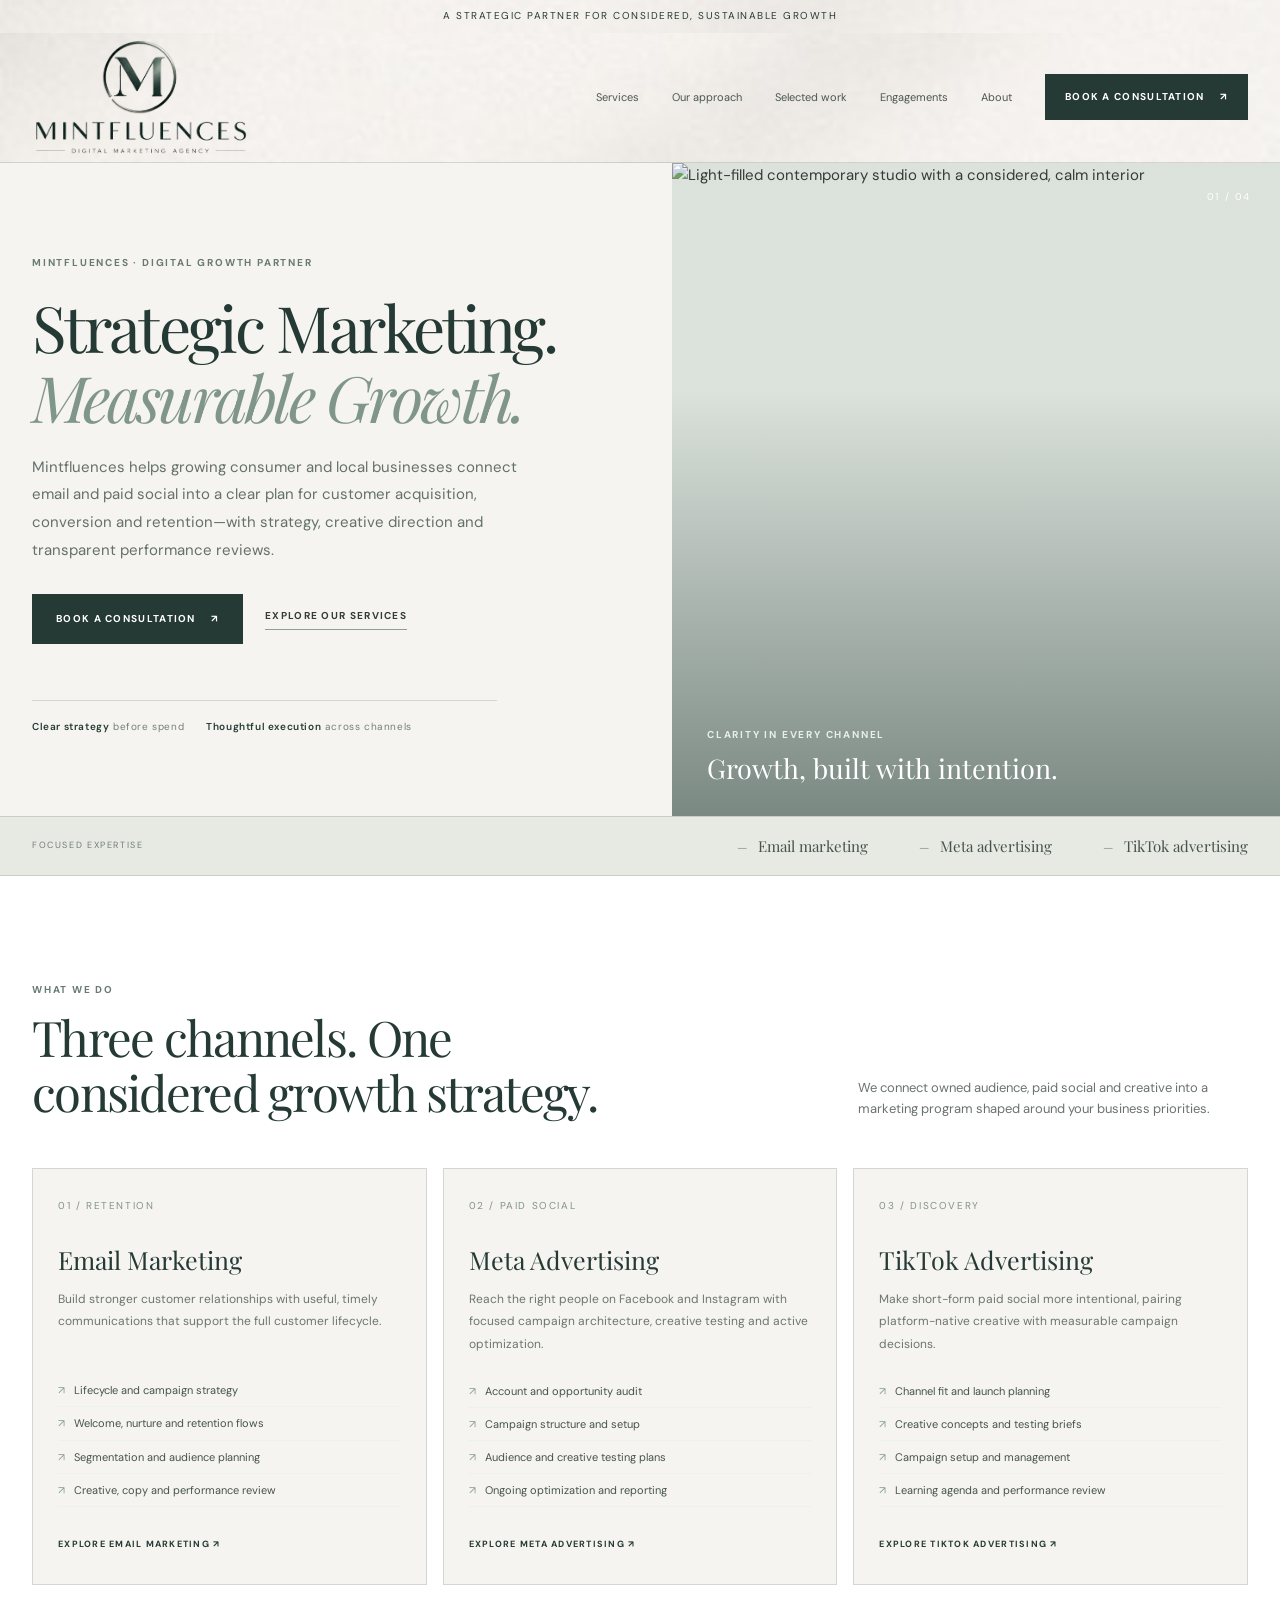
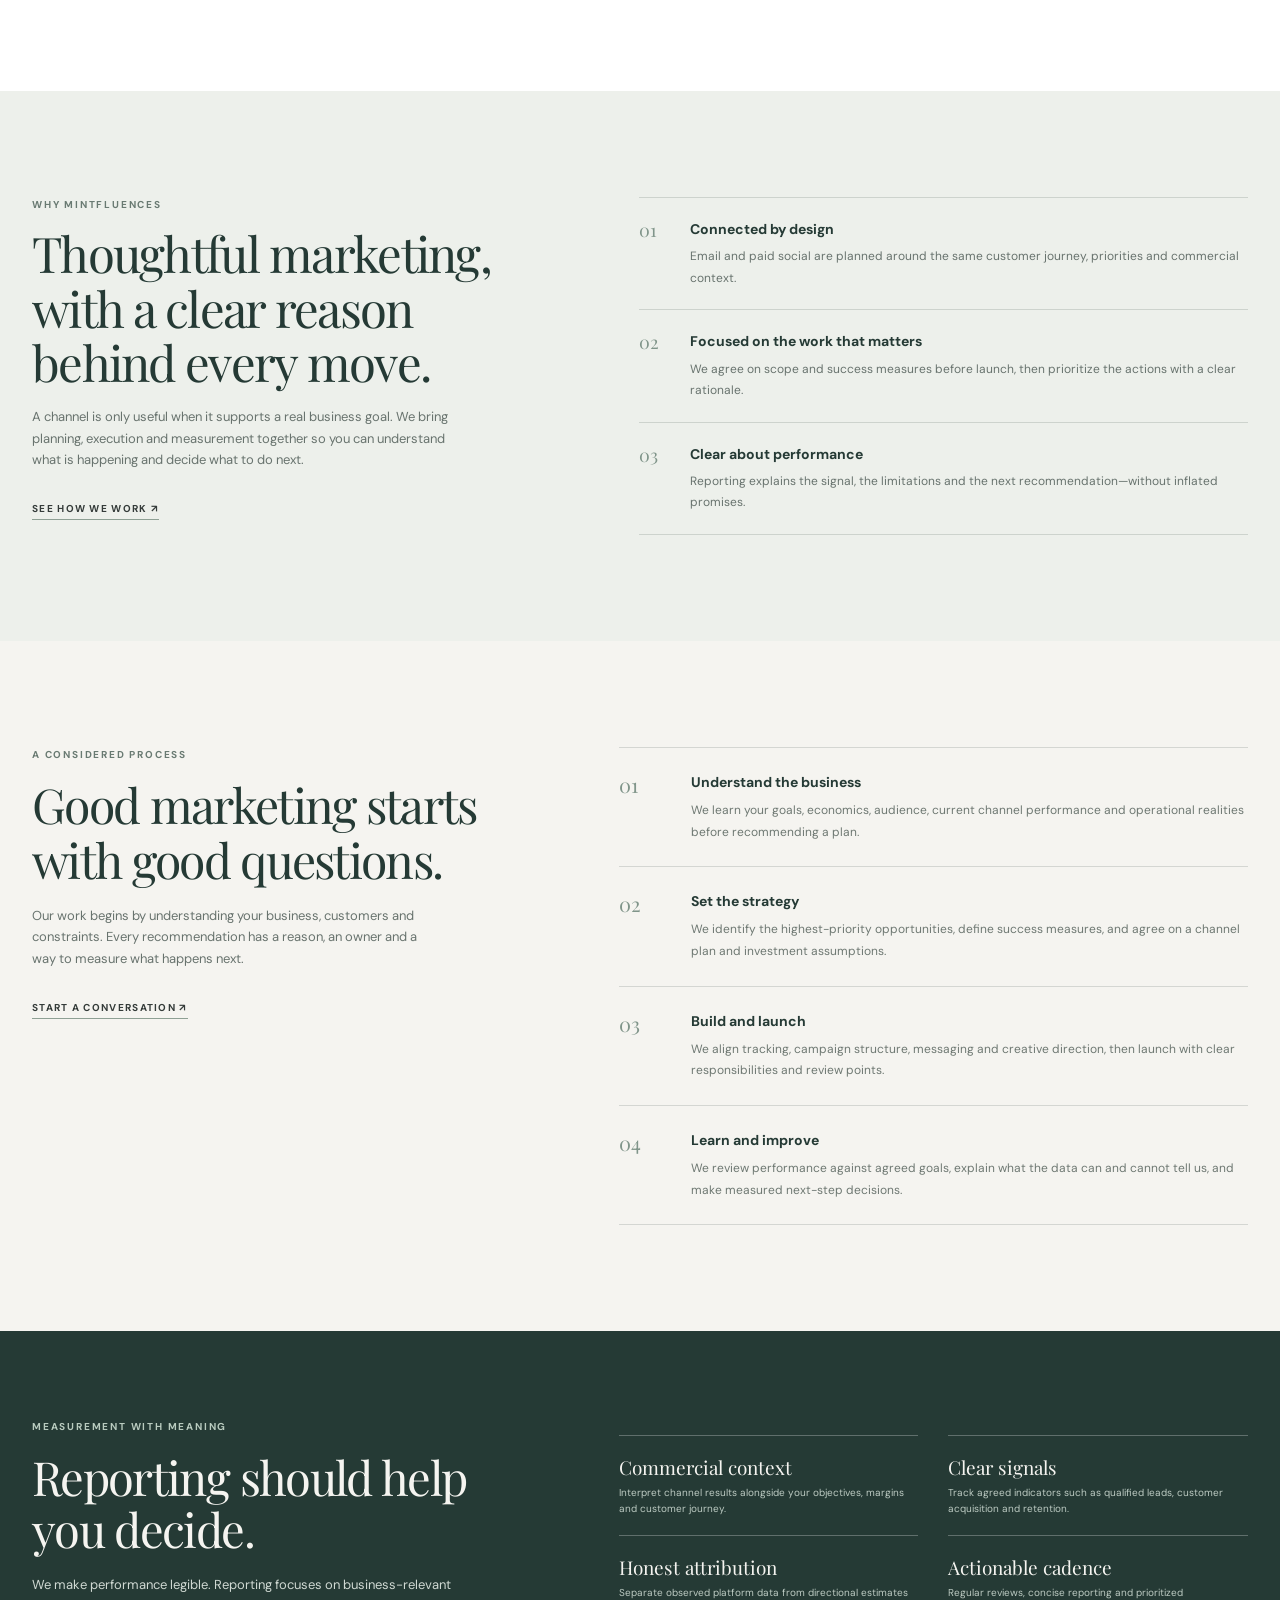
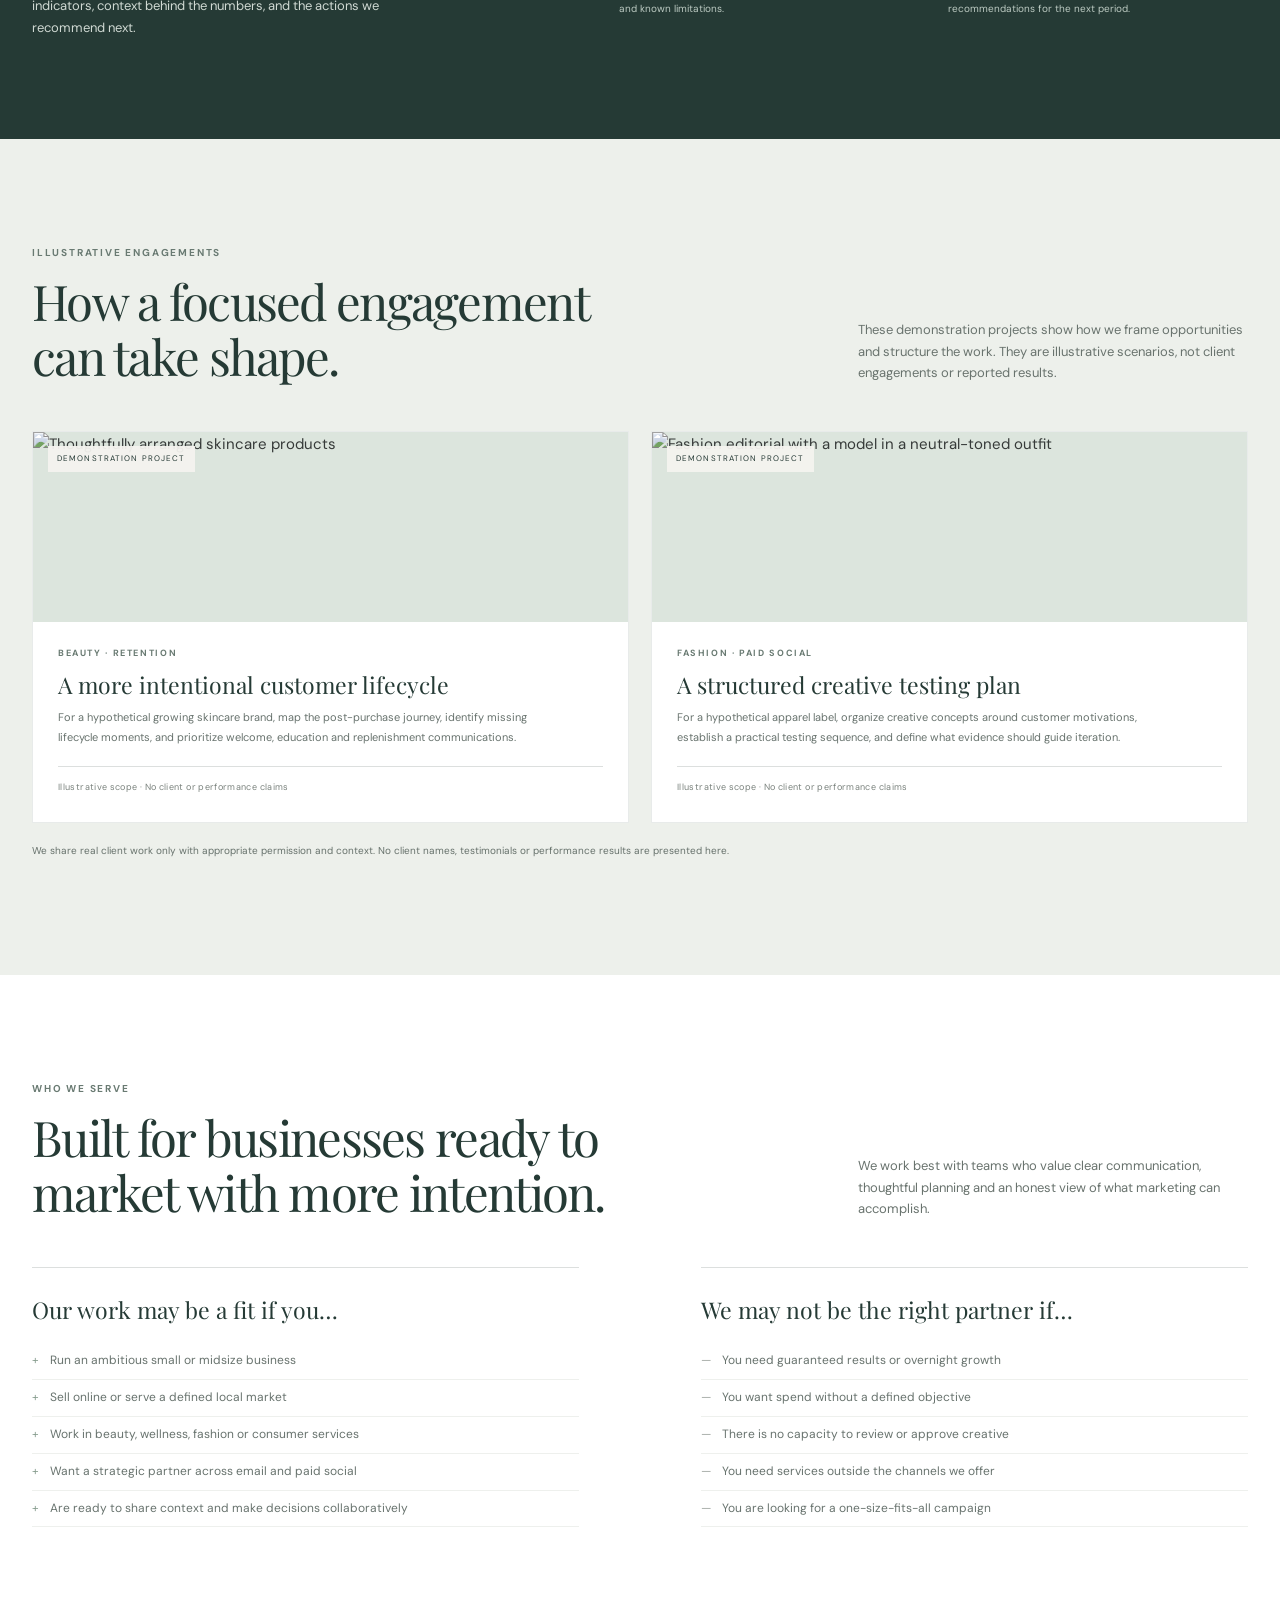
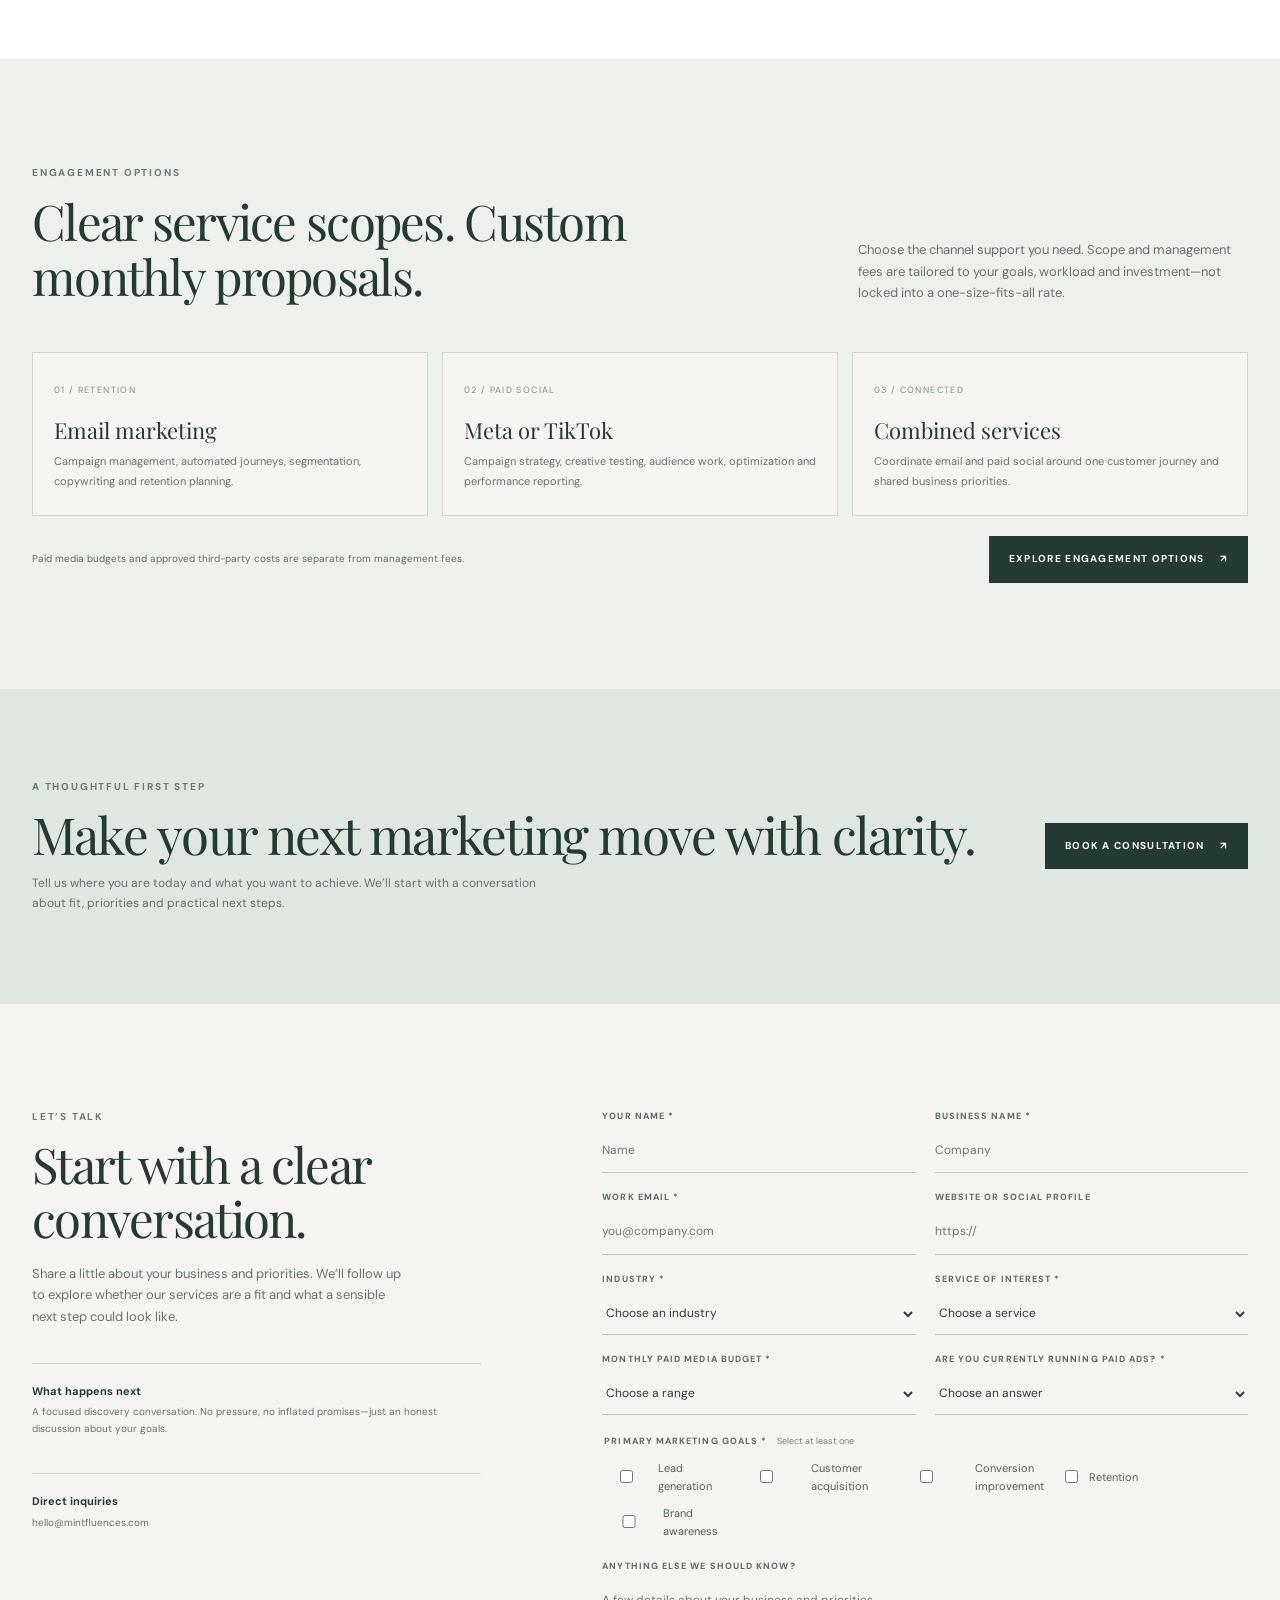
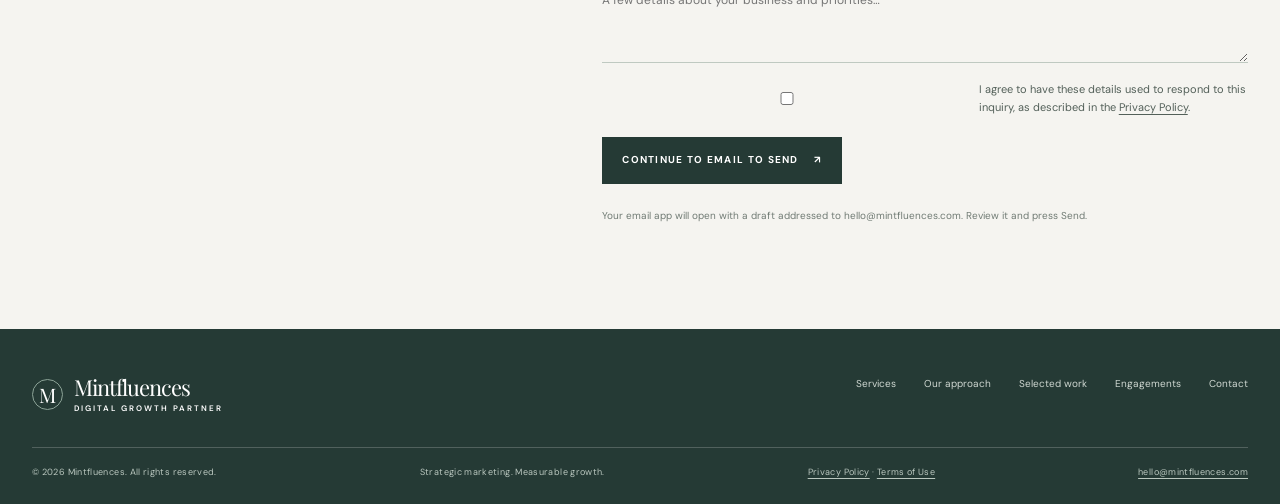
==== index.html @ 6b5222bf "Improve header logo readability across screen sizes" ====
<!doctype html>
<html lang="en">
<head>
  <meta charset="utf-8" />
  <meta name="viewport" content="width=device-width, initial-scale=1" />
  <meta name="theme-color" content="#253a35" />
  <meta name="description" content="Mintfluences helps growing businesses turn email marketing, Meta ads and TikTok ads into a connected strategy for customer acquisition and retention." />
  <title>Mintfluences — Strategic Marketing. Measurable Growth.</title>
  <link rel="canonical" href="https://mintfluences.com/" />
  <meta property="og:type" content="website" />
  <meta property="og:title" content="Mintfluences — Strategic Marketing. Measurable Growth." />
  <meta property="og:description" content="Connected email, Meta and TikTok marketing for growing businesses." />
  <meta property="og:url" content="https://mintfluences.com/" />
  <meta property="og:image" content="https://mintfluences.com/mintfluences-logo.jpg" />
  <link rel="icon" href="/favicon.svg" type="image/svg+xml" />
  <link rel="preconnect" href="https://fonts.googleapis.com" />
  <link rel="preconnect" href="https://fonts.gstatic.com" crossorigin />
  <link href="https://fonts.googleapis.com/css2?family=DM+Sans:wght@400;500;600;700&family=Playfair+Display:wght@400;500;600&display=swap" rel="stylesheet" />
  <style>
    :root{--forest:#253A35;--ivory:#F5F4F0;--logo-bg:#F3F1ED;--sage:#A8BDB0;--platinum:#D5D5D0;--white:#fff;--charcoal:#343B39;--muted:#68736e;--serif:'Playfair Display',Georgia,serif;--sans:'DM Sans',Arial,sans-serif;--line:rgba(37,58,53,.16);--max:1220px}
    *{box-sizing:border-box}html{scroll-behavior:smooth}body{margin:0;background:var(--ivory);color:var(--charcoal);font-family:var(--sans);font-size:15px;line-height:1.65;-webkit-font-smoothing:antialiased}a{color:inherit;text-decoration:none}button,input,textarea,select{font:inherit}button,a{-webkit-tap-highlight-color:transparent}.wrap{width:min(calc(100% - 64px),var(--max));margin:auto}.eyebrow{font-size:10px;letter-spacing:.18em;font-weight:700;text-transform:uppercase;color:#697a72}.serif{font-family:var(--serif);font-weight:400;letter-spacing:-.035em}.topline{background-color:var(--logo-bg);background-image:url("/header-texture.jpg");background-size:cover;background-position:center;color:var(--forest);text-align:center;padding:8px 16px;font-size:10px;letter-spacing:.15em;text-transform:uppercase}.header{height:130px;display:flex;align-items:center;border-bottom:1px solid var(--line);background-color:rgba(243,241,237,.96);background-image:url("/header-texture.jpg");background-size:cover;background-position:center;position:sticky;top:0;z-index:30}.nav{display:flex;align-items:center;justify-content:space-between}.brand{display:flex;align-items:center;gap:11px;color:var(--forest)}.brand-mark{width:31px;height:31px;border:1px solid #8ca397;border-radius:50%;display:grid;place-items:center;font-family:var(--serif);font-size:20px;line-height:1}.brand-name{font-family:var(--serif);font-size:22px;line-height:1.05;letter-spacing:-.045em}.brand>img{display:block;width:218px;height:auto;flex:0 0 auto}.brand-name span{display:block;font:600 8px var(--sans);letter-spacing:.25em;text-transform:uppercase;margin-top:4px}.nav-links{display:flex;align-items:center;gap:33px;font-size:11px;color:#4b5752}.nav-links a:not(.button):hover{color:#81988a}.button{display:inline-flex;align-items:center;justify-content:center;gap:15px;background:var(--forest);color:#fff;padding:14px 19px;border:1px solid var(--forest);font-size:10px;text-transform:uppercase;letter-spacing:.13em;font-weight:700;transition:.22s ease;cursor:pointer}.button:hover{background:#344d46;transform:translateY(-1px)}.button.secondary{background:transparent;color:var(--forest)}.button.secondary:hover{background:#e9ebe5}.button.light{background:var(--ivory);color:var(--forest);border-color:var(--ivory)}.menu{display:none;background:none;border:0;color:var(--forest);font-size:22px;padding:8px}.hero{min-height:635px;display:grid;grid-template-columns:1.05fr .95fr;align-items:stretch}.hero-copy{padding:92px 7% 80px max(32px,calc((100vw - var(--max))/2))}.hero-copy .eyebrow{margin-bottom:21px}.hero h1{font:400 clamp(46px,5vw,69px)/1.09 var(--serif);letter-spacing:-.045em;color:var(--forest);margin:0 0 22px;max-width:600px}.hero h1 em{font-weight:400;color:#80968a}.hero-lede{max-width:505px;color:#64706b;font-size:15px;line-height:1.85;margin:0 0 29px}.hero-actions{display:flex;align-items:center;gap:22px;flex-wrap:wrap}.text-link{font-size:10px;letter-spacing:.13em;text-transform:uppercase;font-weight:700;border-bottom:1px solid #8ea094;padding-bottom:4px}.hero-note{border-top:1px solid var(--line);padding-top:18px;margin-top:56px;max-width:465px;display:flex;gap:22px;color:#758079;font-size:10px;letter-spacing:.06em}.hero-note strong{color:var(--forest);font-weight:600}.hero-visual{min-height:635px;position:relative;overflow:hidden;background:#dfe5df}.hero-visual img{width:100%;height:100%;object-fit:cover;position:absolute;inset:0;filter:saturate(.65)}.visual-overlay{position:absolute;inset:0;background:linear-gradient(180deg,rgba(37,58,53,.02) 35%,rgba(37,58,53,.54) 100%)}.visual-label{position:absolute;left:35px;bottom:31px;color:white}.visual-label .eyebrow{color:#e8eee9}.visual-label p{font:400 27px/1.2 var(--serif);margin:9px 0 0}.hero-index{position:absolute;top:26px;right:29px;color:white;font-size:10px;letter-spacing:.16em}.strip{background:#e7e9e3;border-block:1px solid var(--line);padding:19px 0}.strip-inner{display:flex;justify-content:space-between;gap:24px;align-items:center}.strip-label{font-size:9px;letter-spacing:.18em;color:#737e77;text-transform:uppercase;white-space:nowrap}.strip-items{display:flex;gap:clamp(18px,4vw,58px);align-items:center;color:#45534c;font:400 15px var(--serif)}.strip-items span:before{content:'—';color:#90a197;margin-right:11px;font:400 12px var(--sans)}section{scroll-margin-top:94px}.section{padding:106px 0}.section-heading{display:flex;justify-content:space-between;gap:50px;align-items:end;margin-bottom:48px}.section-heading h2{font:400 clamp(35px,4vw,49px)/1.12 var(--serif);letter-spacing:-.035em;color:var(--forest);max-width:620px;margin:12px 0 0}.section-heading p{max-width:390px;color:#69736e;font-size:13px;margin:0}.services{background:var(--white)}.service-grid{display:grid;grid-template-columns:repeat(3,1fr);border-block:1px solid var(--line)}.service{padding:33px 30px 35px 0;border-right:1px solid var(--line);margin-right:30px;position:relative}.service:last-child{border:0;margin:0;padding-right:0}.service-num{font-size:10px;letter-spacing:.16em;color:#82938a}.service h3{font:400 25px var(--serif);color:var(--forest);margin:29px 0 12px}.service p{font-size:12px;line-height:1.85;color:#6c7671;min-height:66px;margin:0 0 20px}.service ul{list-style:none;padding:0;margin:0 0 23px}.service li{font-size:11px;padding:7px 0;border-bottom:1px solid #edf0ec;color:#46534d}.service li:before{content:'↗';color:#8aa091;margin-right:9px}.small-link{font-size:9px;text-transform:uppercase;letter-spacing:.14em;font-weight:700;color:var(--forest)}.approach{display:grid;grid-template-columns:.85fr 1.15fr;gap:10%;align-items:start}.approach-intro{position:sticky;top:125px}.approach-intro h2{font:400 clamp(35px,4vw,48px)/1.14 var(--serif);color:var(--forest);margin:14px 0 18px;letter-spacing:-.035em}.approach-intro p{font-size:13px;color:#68736e;max-width:400px;margin:0 0 25px}.steps{border-top:1px solid var(--line)}.step{display:grid;grid-template-columns:52px 1fr;gap:20px;border-bottom:1px solid var(--line);padding:23px 0}.step-num{font:400 20px var(--serif);color:#80958a}.step h3{font-size:14px;color:var(--forest);margin:0 0 6px}.step p{font-size:12px;line-height:1.8;color:#6e7872;margin:0;max-width:560px}.measure{background:var(--forest);color:var(--ivory);padding:88px 0}.measure .eyebrow{color:#b9cbbf}.measure-grid{display:grid;grid-template-columns:.85fr 1.15fr;gap:10%;align-items:center}.measure h2{font:400 clamp(34px,4vw,47px)/1.12 var(--serif);letter-spacing:-.035em;margin:15px 0 18px}.measure p{color:#d0d9d3;font-size:13px;max-width:420px}.measure-list{display:grid;grid-template-columns:1fr 1fr;gap:0 30px}.metric{border-top:1px solid rgba(255,255,255,.27);padding:18px 0}.metric strong{display:block;font:400 19px var(--serif);margin-bottom:5px}.metric span{font-size:10px;color:#bdcbc3;line-height:1.6;display:block}.work{background:#edf0eb}.case-grid{display:grid;grid-template-columns:1fr 1fr;gap:22px}.case{background:var(--white);border:1px solid rgba(37,58,53,.1)}.case-visual{height:190px;position:relative;overflow:hidden;background:#dce5dd}.case-visual img{width:100%;height:100%;object-fit:cover;filter:saturate(.55)}.case-tag{position:absolute;top:14px;left:15px;background:rgba(245,244,240,.94);padding:6px 9px;text-transform:uppercase;font-size:8px;letter-spacing:.14em;color:var(--forest)}.case-content{padding:24px 25px 27px}.case-content .eyebrow{font-size:9px}.case h3{font:400 23px var(--serif);color:var(--forest);margin:8px 0}.case p{font-size:11px;color:#68736e;line-height:1.8;margin:0;max-width:500px}.case-foot{margin-top:18px;padding-top:13px;border-top:1px solid var(--line);font-size:9px;color:#7a827d;letter-spacing:.04em}.case-note{margin-top:20px;color:#66716b;font-size:10px;max-width:780px}.fit{background:var(--white)}.fit-grid{display:grid;grid-template-columns:1fr 1fr;gap:10%;}.fit-box{padding:26px 0;border-top:1px solid var(--line)}.fit-box h3{font:400 23px var(--serif);color:var(--forest);margin:0 0 18px}.fit-box ul{padding:0;margin:0;list-style:none}.fit-box li{font-size:12px;color:#68736e;padding:8px 0;border-bottom:1px solid #eef0ed}.fit-box li:before{content:'+';color:#8ba092;margin-right:11px}.fit-box.not li:before{content:'—';color:#a0a6a1}.cta{padding:90px 0;background:#dfe7e0}.cta-inner{display:grid;grid-template-columns:1fr auto;gap:30px;align-items:center}.cta h2{font:400 clamp(36px,4vw,51px)/1.12 var(--serif);color:var(--forest);letter-spacing:-.035em;margin:11px 0}.cta p{font-size:12px;color:#66736c;max-width:540px;margin:0}.contact{padding:105px 0;background:var(--ivory)}.contact-grid{display:grid;grid-template-columns:.82fr 1.18fr;gap:10%}.contact-copy h2{font:400 clamp(37px,4vw,49px)/1.1 var(--serif);color:var(--forest);letter-spacing:-.035em;margin:12px 0 18px}.contact-copy p{font-size:13px;color:#69736e;max-width:380px}.contact-detail{margin-top:36px;border-top:1px solid var(--line);padding-top:18px;font-size:10px;color:#69736e}.contact-detail strong{display:block;color:var(--forest);font-size:11px;margin-bottom:4px}.form{display:grid;grid-template-columns:1fr 1fr;gap:17px 19px}.field{display:flex;flex-direction:column;gap:7px}.field.full{grid-column:1/-1}.field label{font-size:9px;letter-spacing:.12em;text-transform:uppercase;color:#5d6963;font-weight:700}.field input,.field select,.field textarea{width:100%;background:transparent;border:0;border-bottom:1px solid #bfc9c1;padding:10px 0 12px;color:var(--charcoal);outline:none;font-size:12px}.field input:focus,.field select:focus,.field textarea:focus{border-color:var(--forest)}.field textarea{resize:vertical;min-height:82px}.form .button{justify-self:start;margin-top:4px}.form-status{grid-column:1/-1;font-size:11px;color:var(--forest);margin:0;min-height:20px}.footer{background:var(--forest);color:#e5eae6;padding:47px 0 24px}.footer-top{display:flex;justify-content:space-between;align-items:start;gap:30px;padding-bottom:34px;border-bottom:1px solid rgba(255,255,255,.2)}.footer .brand{color:#fff}.footer .brand-mark{border-color:#8ca397}.footer-nav{display:flex;gap:28px;font-size:10px;color:#d0d8d2}.footer-bottom{display:flex;justify-content:space-between;gap:20px;padding-top:17px;color:#bac7bf;font-size:9px;letter-spacing:.04em}.footer-bottom a{text-decoration:underline;text-underline-offset:3px}.fade{opacity:0;transform:translateY(12px);transition:opacity .7s ease,transform .7s ease}.fade.in{opacity:1;transform:none}
    @media(max-width:900px){.header{height:114px}.brand>img{width:190px}.wrap{width:min(calc(100% - 42px),var(--max))}.nav-links{gap:18px}.hero{min-height:560px}.hero-copy{padding:75px 25px 55px 32px}.hero-visual{min-height:560px}.strip-inner{align-items:flex-start;flex-direction:column}.section{padding:82px 0}.approach,.measure-grid{gap:7%}.service{padding-right:20px;margin-right:20px}.contact-grid{gap:6%}}
    @media(max-width:680px){.wrap{width:calc(100% - 38px)}.topline{font-size:8px}.header{height:108px}.brand>img{width:174px}section{scroll-margin-top:108px}.menu{display:block}.nav-links{display:none;position:absolute;top:107px;left:0;right:0;background-color:rgba(243,241,237,.94);background-image:url("/header-texture.jpg");background-size:cover;background-position:center;border-bottom:1px solid var(--line);padding:21px 22px 25px;flex-direction:column;align-items:stretch;gap:17px}.nav-links.open{display:flex}.nav-links .button{align-self:flex-start}.hero{display:flex;flex-direction:column}.hero-copy{padding:65px 22px 42px}.hero h1{font-size:48px}.hero-note{margin-top:37px}.hero-visual{min-height:380px}.strip-items{flex-wrap:wrap;row-gap:10px}.section-heading{display:block}.section-heading p{margin-top:17px}.service-grid{grid-template-columns:1fr}.service,.service:last-child{padding:24px 0;border:0;border-bottom:1px solid var(--line);margin:0}.service h3{margin-top:17px}.service p{min-height:0}.approach,.measure-grid,.contact-grid{grid-template-columns:1fr;gap:38px}.approach-intro{position:static}.measure-list{gap:0 18px}.case-grid,.fit-grid{grid-template-columns:1fr}.case-visual{height:180px}.cta-inner{grid-template-columns:1fr}.cta-inner .button{justify-self:start}.contact{padding:78px 0}.form{grid-template-columns:1fr}.field.full{grid-column:auto}.form-status{grid-column:auto}.footer-top,.footer-bottom{flex-direction:column}.footer-nav{flex-wrap:wrap;gap:15px 22px}.footer-bottom{gap:7px}}
    @media(prefers-reduced-motion:reduce){html{scroll-behavior:auto}*,*:before,*:after{transition:none!important;animation:none!important}.fade{opacity:1;transform:none}}

    .skip-link{position:absolute;left:12px;top:-60px;background:var(--forest);color:#fff;padding:10px 14px;z-index:100}.skip-link:focus{top:12px}a:focus-visible,button:focus-visible,input:focus-visible,select:focus-visible,textarea:focus-visible{outline:3px solid #657f71;outline-offset:3px}.service-grid{gap:16px;border:0}.service,.service:last-child{background:#F5F4F0;border:1px solid var(--line);margin:0;padding:29px 25px}.service h3 a{color:inherit}.service:hover{border-color:#91a89a}.why{background:#edf0eb}.why-grid{display:grid;grid-template-columns:.9fr 1.1fr;gap:9%;align-items:start}.why-title{font:400 clamp(35px,4vw,49px)/1.12 var(--serif);letter-spacing:-.035em;color:var(--forest);margin:12px 0 16px}.why-lede{font-size:13px;color:#68736e;max-width:440px;margin:0 0 24px}.why-points{border-top:1px solid var(--line)}.why-points article{display:grid;grid-template-columns:36px 1fr;gap:15px;border-bottom:1px solid var(--line);padding:20px 0}.why-points article>span{font:400 18px var(--serif);color:#80958a}.why-points h3{font-size:14px;color:var(--forest);margin:0 0 5px}.why-points p{font-size:12px;color:#68736e;margin:0;line-height:1.8}.hero-actions .button{padding:16px 23px}.services .service{transition:border-color .2s,transform .2s}.services .service:hover{transform:translateY(-3px)}@media(max-width:680px){.service-grid{gap:10px}.service,.service:last-child{padding:24px 20px}.why-grid{grid-template-columns:1fr;gap:34px}}

    .goal-field{border:0;padding:0;margin:2px 0}.goal-field legend{font-size:9px;letter-spacing:.12em;text-transform:uppercase;color:#5d6963;font-weight:700;margin-bottom:10px}.goal-field legend span{font-weight:400;letter-spacing:0;text-transform:none;margin-left:7px;color:#768179}.goal-options{display:flex;flex-wrap:wrap;gap:9px 17px}.goal-options label,.consent label{display:flex;align-items:center;gap:8px;font-size:11px;color:#536059;letter-spacing:0;text-transform:none;font-weight:400}.goal-options input,.consent input{accent-color:var(--forest)}.consent a{text-decoration:underline;text-underline-offset:3px}.form-trap{position:absolute!important;left:-10000px!important;width:1px;height:1px;overflow:hidden}.form-note{grid-column:1/-1;font-size:10px!important;color:#707b74!important;margin:-10px 0 0}.form .field input:focus-visible,.form .field select:focus-visible,.form .field textarea:focus-visible{outline:2px solid #657f71;outline-offset:2px}.form-status:empty{min-height:0}
.engagement-preview{background:#edf0eb}.package-preview-grid{display:grid;grid-template-columns:repeat(3,1fr);gap:14px}.package-preview-grid article{background:#F5F4F0;padding:23px 21px;border:1px solid var(--line)}.package-preview-grid article>span{font-size:9px;letter-spacing:.15em;color:#819187}.package-preview-grid h3{font:400 22px var(--serif);color:var(--forest);margin:15px 0 7px}.package-preview-grid p{font-size:11px;line-height:1.8;color:#68736e;margin:0}.package-preview-foot{display:flex;justify-content:space-between;align-items:center;gap:20px;margin-top:20px}.package-preview-foot>span{font-size:10px;color:#647068}@media(max-width:680px){.package-preview-grid{grid-template-columns:1fr}.package-preview-foot{align-items:flex-start;flex-direction:column}}  </style>
</head>
<body>
  <a class="skip-link" href="#main-content">Skip to content</a>
  <div class="topline">A strategic partner for considered, sustainable growth</div>
  <header class="header"><div class="wrap nav"><a class="brand" href="#home" aria-label="Mintfluences home"><img src="mintfluences-logo-transparent.png" alt="Mintfluences Digital Marketing Agency" width="1011" height="559" /></a><button class="menu" aria-label="Open navigation" aria-expanded="false">☰</button><nav class="nav-links" aria-label="Main navigation"><a href="#services">Services</a><a href="#approach">Our approach</a><a href="#work">Selected work</a><a href="engagements.html">Engagements</a><a href="about.html">About</a><a class="button" href="#contact">Book a consultation <span>↗</span></a></nav></div></header>
  <main id="main-content">
    <section class="hero" id="home"><div class="hero-copy"><div class="eyebrow">Mintfluences · Digital growth partner</div><h1 class="serif">Strategic Marketing.<br><em>Measurable Growth.</em></h1><p class="hero-lede">Mintfluences helps growing consumer and local businesses connect email and paid social into a clear plan for customer acquisition, conversion and retention—with strategy, creative direction and transparent performance reviews.</p><div class="hero-actions"><a class="button" href="#contact">Book a consultation <span>↗</span></a><a class="text-link" href="#services">Explore our services</a></div><div class="hero-note"><span><strong>Clear strategy</strong> before spend</span><span><strong>Thoughtful execution</strong> across channels</span></div></div><div class="hero-visual"><img src="https://images.unsplash.com/photo-1497366754035-f200968a6e72?auto=format&fit=crop&w=1400&q=85" alt="Light-filled contemporary studio with a considered, calm interior"/><div class="visual-overlay"></div><div class="hero-index">01 / 04</div><div class="visual-label"><div class="eyebrow">Clarity in every channel</div><p>Growth, built with intention.</p></div></div></section>
    <div class="strip"><div class="wrap strip-inner"><div class="strip-label">Focused expertise</div><div class="strip-items"><span>Email marketing</span><span>Meta advertising</span><span>TikTok advertising</span></div></div></div>
    <section class="section services" id="services"><div class="wrap"><div class="section-heading fade"><div><div class="eyebrow">What we do</div><h2>Three channels. One considered growth strategy.</h2></div><p>We connect owned audience, paid social and creative into a marketing program shaped around your business priorities.</p></div><div class="service-grid"><article class="service fade"><div class="service-num">01 / RETENTION</div><h3>Email Marketing</h3><p>Build stronger customer relationships with useful, timely communications that support the full customer lifecycle.</p><ul><li>Lifecycle and campaign strategy</li><li>Welcome, nurture and retention flows</li><li>Segmentation and audience planning</li><li>Creative, copy and performance review</li></ul><a class="small-link" href="services/email-marketing.html">Explore email marketing ↗</a></article><article class="service fade"><div class="service-num">02 / PAID SOCIAL</div><h3>Meta Advertising</h3><p>Reach the right people on Facebook and Instagram with focused campaign architecture, creative testing and active optimization.</p><ul><li>Account and opportunity audit</li><li>Campaign structure and setup</li><li>Audience and creative testing plans</li><li>Ongoing optimization and reporting</li></ul><a class="small-link" href="services/meta-advertising.html">Explore Meta advertising ↗</a></article><article class="service fade"><div class="service-num">03 / DISCOVERY</div><h3>TikTok Advertising</h3><p>Make short-form paid social more intentional, pairing platform-native creative with measurable campaign decisions.</p><ul><li>Channel fit and launch planning</li><li>Creative concepts and testing briefs</li><li>Campaign setup and management</li><li>Learning agenda and performance review</li></ul><a class="small-link" href="services/tiktok-advertising.html">Explore TikTok advertising ↗</a></article></div></div></section>
    <section class="section why" id="why-mintfluences"><div class="wrap why-grid"><div><div class="eyebrow">Why Mintfluences</div><h2 class="why-title">Thoughtful marketing, with a clear reason behind every move.</h2><p class="why-lede">A channel is only useful when it supports a real business goal. We bring planning, execution and measurement together so you can understand what is happening and decide what to do next.</p><a class="text-link" href="#approach">See how we work ↗</a></div><div class="why-points"><article><span>01</span><div><h3>Connected by design</h3><p>Email and paid social are planned around the same customer journey, priorities and commercial context.</p></div></article><article><span>02</span><div><h3>Focused on the work that matters</h3><p>We agree on scope and success measures before launch, then prioritize the actions with a clear rationale.</p></div></article><article><span>03</span><div><h3>Clear about performance</h3><p>Reporting explains the signal, the limitations and the next recommendation—without inflated promises.</p></div></article></div></div></section>
    <section class="section" id="approach"><div class="wrap approach"><div class="approach-intro fade"><div class="eyebrow">A considered process</div><h2>Good marketing starts with good questions.</h2><p>Our work begins by understanding your business, customers and constraints. Every recommendation has a reason, an owner and a way to measure what happens next.</p><a class="text-link" href="#contact">Start a conversation ↗</a></div><div class="steps"><div class="step fade"><div class="step-num">01</div><div><h3>Understand the business</h3><p>We learn your goals, economics, audience, current channel performance and operational realities before recommending a plan.</p></div></div><div class="step fade"><div class="step-num">02</div><div><h3>Set the strategy</h3><p>We identify the highest-priority opportunities, define success measures, and agree on a channel plan and investment assumptions.</p></div></div><div class="step fade"><div class="step-num">03</div><div><h3>Build and launch</h3><p>We align tracking, campaign structure, messaging and creative direction, then launch with clear responsibilities and review points.</p></div></div><div class="step fade"><div class="step-num">04</div><div><h3>Learn and improve</h3><p>We review performance against agreed goals, explain what the data can and cannot tell us, and make measured next-step decisions.</p></div></div></div></div></section>
    <section class="measure" id="measurement"><div class="wrap measure-grid"><div class="fade"><div class="eyebrow">Measurement with meaning</div><h2>Reporting should help you decide.</h2><p>We make performance legible. Reporting focuses on business-relevant indicators, context behind the numbers, and the actions we recommend next.</p></div><div class="measure-list"><div class="metric"><strong>Commercial context</strong><span>Interpret channel results alongside your objectives, margins and customer journey.</span></div><div class="metric"><strong>Clear signals</strong><span>Track agreed indicators such as qualified leads, customer acquisition and retention.</span></div><div class="metric"><strong>Honest attribution</strong><span>Separate observed platform data from directional estimates and known limitations.</span></div><div class="metric"><strong>Actionable cadence</strong><span>Regular reviews, concise reporting and prioritized recommendations for the next period.</span></div></div></div></section>
    <section class="section work" id="work"><div class="wrap"><div class="section-heading fade"><div><div class="eyebrow">Illustrative engagements</div><h2>How a focused engagement can take shape.</h2></div><p>These demonstration projects show how we frame opportunities and structure the work. They are illustrative scenarios, not client engagements or reported results.</p></div><div class="case-grid"><article class="case fade"><div class="case-visual"><img src="https://images.unsplash.com/photo-1556229010-6c3f2c9ca5f8?auto=format&fit=crop&w=1000&q=80" alt="Thoughtfully arranged skincare products"/><span class="case-tag">Demonstration project</span></div><div class="case-content"><div class="eyebrow">Beauty · Retention</div><h3>A more intentional customer lifecycle</h3><p>For a hypothetical growing skincare brand, map the post-purchase journey, identify missing lifecycle moments, and prioritize welcome, education and replenishment communications.</p><div class="case-foot">Illustrative scope · No client or performance claims</div></div></article><article class="case fade"><div class="case-visual"><img src="https://images.unsplash.com/photo-1529139574466-a303027c1d8b?auto=format&fit=crop&w=1000&q=80" alt="Fashion editorial with a model in a neutral-toned outfit"/><span class="case-tag">Demonstration project</span></div><div class="case-content"><div class="eyebrow">Fashion · Paid social</div><h3>A structured creative testing plan</h3><p>For a hypothetical apparel label, organize creative concepts around customer motivations, establish a practical testing sequence, and define what evidence should guide iteration.</p><div class="case-foot">Illustrative scope · No client or performance claims</div></div></article></div><p class="case-note">We share real client work only with appropriate permission and context. No client names, testimonials or performance results are presented here.</p></div></section>
    <section class="section fit" id="about"><div class="wrap"><div class="section-heading fade"><div><div class="eyebrow">Who we serve</div><h2>Built for businesses ready to market with more intention.</h2></div><p>We work best with teams who value clear communication, thoughtful planning and an honest view of what marketing can accomplish.</p></div><div class="fit-grid"><div class="fit-box fade"><h3>Our work may be a fit if you…</h3><ul><li>Run an ambitious small or midsize business</li><li>Sell online or serve a defined local market</li><li>Work in beauty, wellness, fashion or consumer services</li><li>Want a strategic partner across email and paid social</li><li>Are ready to share context and make decisions collaboratively</li></ul></div><div class="fit-box not fade"><h3>We may not be the right partner if…</h3><ul><li>You need guaranteed results or overnight growth</li><li>You want spend without a defined objective</li><li>There is no capacity to review or approve creative</li><li>You need services outside the channels we offer</li><li>You are looking for a one-size-fits-all campaign</li></ul></div></div></div></section>
    <section class="section engagement-preview" id="engagements"><div class="wrap"><div class="section-heading fade"><div><div class="eyebrow">Engagement options</div><h2>Clear service scopes. Custom monthly proposals.</h2></div><p>Choose the channel support you need. Scope and management fees are tailored to your goals, workload and investment—not locked into a one-size-fits-all rate.</p></div><div class="package-preview-grid"><article><span>01 / RETENTION</span><h3>Email marketing</h3><p>Campaign management, automated journeys, segmentation, copywriting and retention planning.</p></article><article><span>02 / PAID SOCIAL</span><h3>Meta or TikTok</h3><p>Campaign strategy, creative testing, audience work, optimization and performance reporting.</p></article><article><span>03 / CONNECTED</span><h3>Combined services</h3><p>Coordinate email and paid social around one customer journey and shared business priorities.</p></article></div><div class="package-preview-foot"><span>Paid media budgets and approved third-party costs are separate from management fees.</span><a class="button" href="engagements.html">Explore engagement options <span>↗</span></a></div></div></section>
    <section class="cta"><div class="wrap cta-inner"><div><div class="eyebrow">A thoughtful first step</div><h2>Make your next marketing move with clarity.</h2><p>Tell us where you are today and what you want to achieve. We’ll start with a conversation about fit, priorities and practical next steps.</p></div><a class="button" href="#contact">Book a consultation <span>↗</span></a></div></section>
    <section class="contact" id="contact"><div class="wrap contact-grid"><div class="contact-copy fade"><div class="eyebrow">Let’s talk</div><h2>Start with a clear conversation.</h2><p>Share a little about your business and priorities. We’ll follow up to explore whether our services are a fit and what a sensible next step could look like.</p><div class="contact-detail"><strong>What happens next</strong>A focused discovery conversation. No pressure, no inflated promises—just an honest discussion about your goals.</div><div class="contact-detail"><strong>Direct inquiries</strong><a href="mailto:hello@mintfluences.com">hello@mintfluences.com</a></div></div><form class="form fade" id="inquiry-form">
<div class="field"><label for="name">Your name *</label><input id="name" name="name" autocomplete="name" required placeholder="Name"></div>
<div class="field"><label for="company">Business name *</label><input id="company" name="company" autocomplete="organization" required placeholder="Company"></div>
<div class="field"><label for="email">Work email *</label><input id="email" type="email" name="email" autocomplete="email" required placeholder="you@company.com"></div>
<div class="field"><label for="website">Website or social profile</label><input id="website" type="url" name="website" placeholder="https://"></div>
<div class="field"><label for="industry">Industry *</label><select id="industry" name="industry" required><option value="">Choose an industry</option><option>Beauty and hair</option><option>E-commerce and retail</option><option>Fashion and apparel</option><option>Healthcare and wellness</option><option>Local services</option><option>Professional services</option><option>Other</option></select></div>
<div class="field"><label for="service">Service of interest *</label><select id="service" name="service" required><option value="">Choose a service</option><option>Email Marketing</option><option>Meta Advertising</option><option>TikTok Advertising</option><option>Combined services</option><option>Not sure yet</option></select></div>
<div class="field"><label for="budget">Monthly paid media budget *</label><select id="budget" name="budget" required><option value="">Choose a range</option><option>Not running paid media yet</option><option>Under $1,000</option><option>$1,000–$3,000</option><option>$3,000–$5,000</option><option>$5,000–$10,000</option><option>$10,000+</option><option>Not sure yet</option></select></div>
<div class="field"><label for="ads">Are you currently running paid ads? *</label><select id="ads" name="ads" required><option value="">Choose an answer</option><option>Yes</option><option>No</option><option>Not sure</option></select></div>
<fieldset class="field full goal-field"><legend>Primary marketing goals * <span>Select at least one</span></legend><div class="goal-options"><label><input id="goal-leads" type="checkbox" name="goals" value="Lead generation"><span>Lead generation</span></label><label><input type="checkbox" name="goals" value="Customer acquisition"><span>Customer acquisition</span></label><label><input type="checkbox" name="goals" value="Conversion improvement"><span>Conversion improvement</span></label><label><input type="checkbox" name="goals" value="Retention"><span>Retention</span></label><label><input type="checkbox" name="goals" value="Brand awareness"><span>Brand awareness</span></label></div></fieldset>
<div class="field full"><label for="goals_other">Anything else we should know?</label><textarea id="goals_other" name="goals_other" placeholder="A few details about your business and priorities…"></textarea></div>
<div class="field full consent"><label><input type="checkbox" name="privacy_consent" value="Agreed" required><span>I agree to have these details used to respond to this inquiry, as described in the <a href="privacy.html">Privacy Policy</a>.</span></label></div>
<div class="form-trap" aria-hidden="true"><label for="company-site">Leave this field blank</label><input id="company-site" name="company_site" tabindex="-1" autocomplete="off"></div>
<button class="button" type="submit">Continue to email to send <span>↗</span></button>
<p class="form-status" role="status" aria-live="polite"></p>
<p class="form-note">Your email app will open with a draft addressed to hello@mintfluences.com. Review it and press Send.</p>
</form></div></section>
  </main>
  <footer class="footer"><div class="wrap"><div class="footer-top"><a class="brand" href="#home"><span class="brand-mark">M</span><span class="brand-name">Mintfluences<span>Digital growth partner</span></span></a><nav class="footer-nav" aria-label="Footer navigation"><a href="#services">Services</a><a href="#approach">Our approach</a><a href="#work">Selected work</a><a href="engagements.html">Engagements</a><a href="#contact">Contact</a></nav></div><div class="footer-bottom"><span>© <span id="year"></span> Mintfluences. All rights reserved.</span><span>Strategic marketing. Measurable growth.</span><span class="legal-links"><a href="privacy.html">Privacy Policy</a> · <a href="terms.html">Terms of Use</a></span><span><a href="mailto:hello@mintfluences.com">hello@mintfluences.com</a></span></div></div></footer>
  <script>
    const menu=document.querySelector('.menu'), links=document.querySelector('.nav-links');menu.addEventListener('click',()=>{const open=links.classList.toggle('open');menu.setAttribute('aria-expanded',String(open));menu.textContent=open?'×':'☰'});links.querySelectorAll('a').forEach(a=>a.addEventListener('click',()=>{links.classList.remove('open');menu.setAttribute('aria-expanded','false');menu.textContent='☰'}));
    const observer=new IntersectionObserver(entries=>entries.forEach(e=>{if(e.isIntersecting){e.target.classList.add('in');observer.unobserve(e.target)}}),{threshold:.1});document.querySelectorAll('.fade').forEach(el=>observer.observe(el));
    document.getElementById('year').textContent=new Date().getFullYear();
    const inquiryForm=document.getElementById('inquiry-form');
    const goalChecks=[...inquiryForm.querySelectorAll('input[name="goals"]')];
    goalChecks.forEach(input=>input.addEventListener('change',()=>goalChecks[0].setCustomValidity('')));
    inquiryForm.addEventListener('submit',e=>{e.preventDefault();const f=e.currentTarget,status=f.querySelector('.form-status');if(f.elements.company_site.value)return;const selected=[...f.querySelectorAll('input[name="goals"]:checked')].map(x=>x.value);if(!selected.length){goalChecks[0].setCustomValidity('Please select at least one marketing goal.');goalChecks[0].reportValidity();return}const d=Object.fromEntries(new FormData(f).entries());const subject=encodeURIComponent('Consultation inquiry — '+d.company);const body=encodeURIComponent('Name: '+d.name+'\nBusiness: '+d.company+'\nEmail: '+d.email+'\nWebsite/social: '+d.website+'\nIndustry: '+d.industry+'\nService of interest: '+d.service+'\nMonthly paid media budget: '+d.budget+'\nCurrently running ads: '+d.ads+'\nPrimary goals: '+selected.join(', ')+'\n\nAdditional context:\n'+d.goals_other);status.textContent='Your email app should open with the inquiry draft. Review it and press Send; if it does not open, email hello@mintfluences.com.';window.location.href='mailto:hello@mintfluences.com?subject='+subject+'&body='+body});
  </script>
</body>
</html>
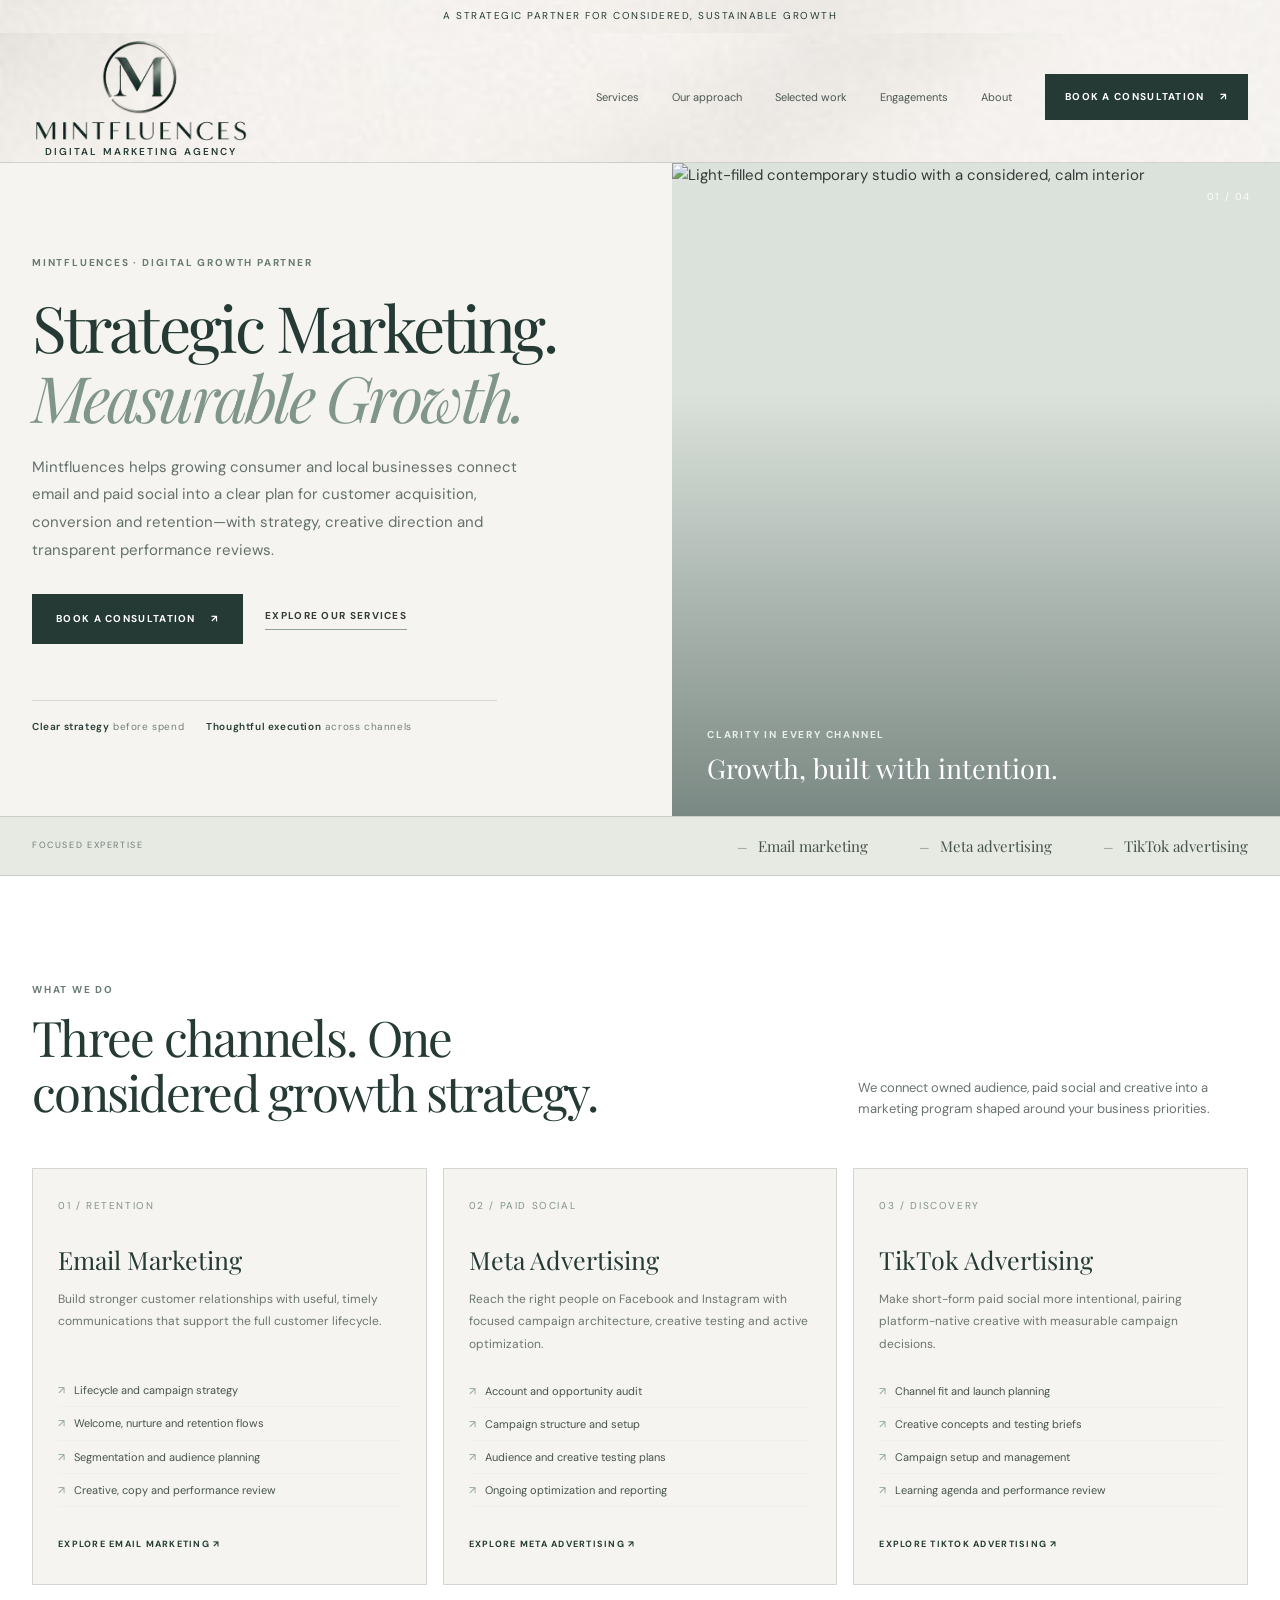
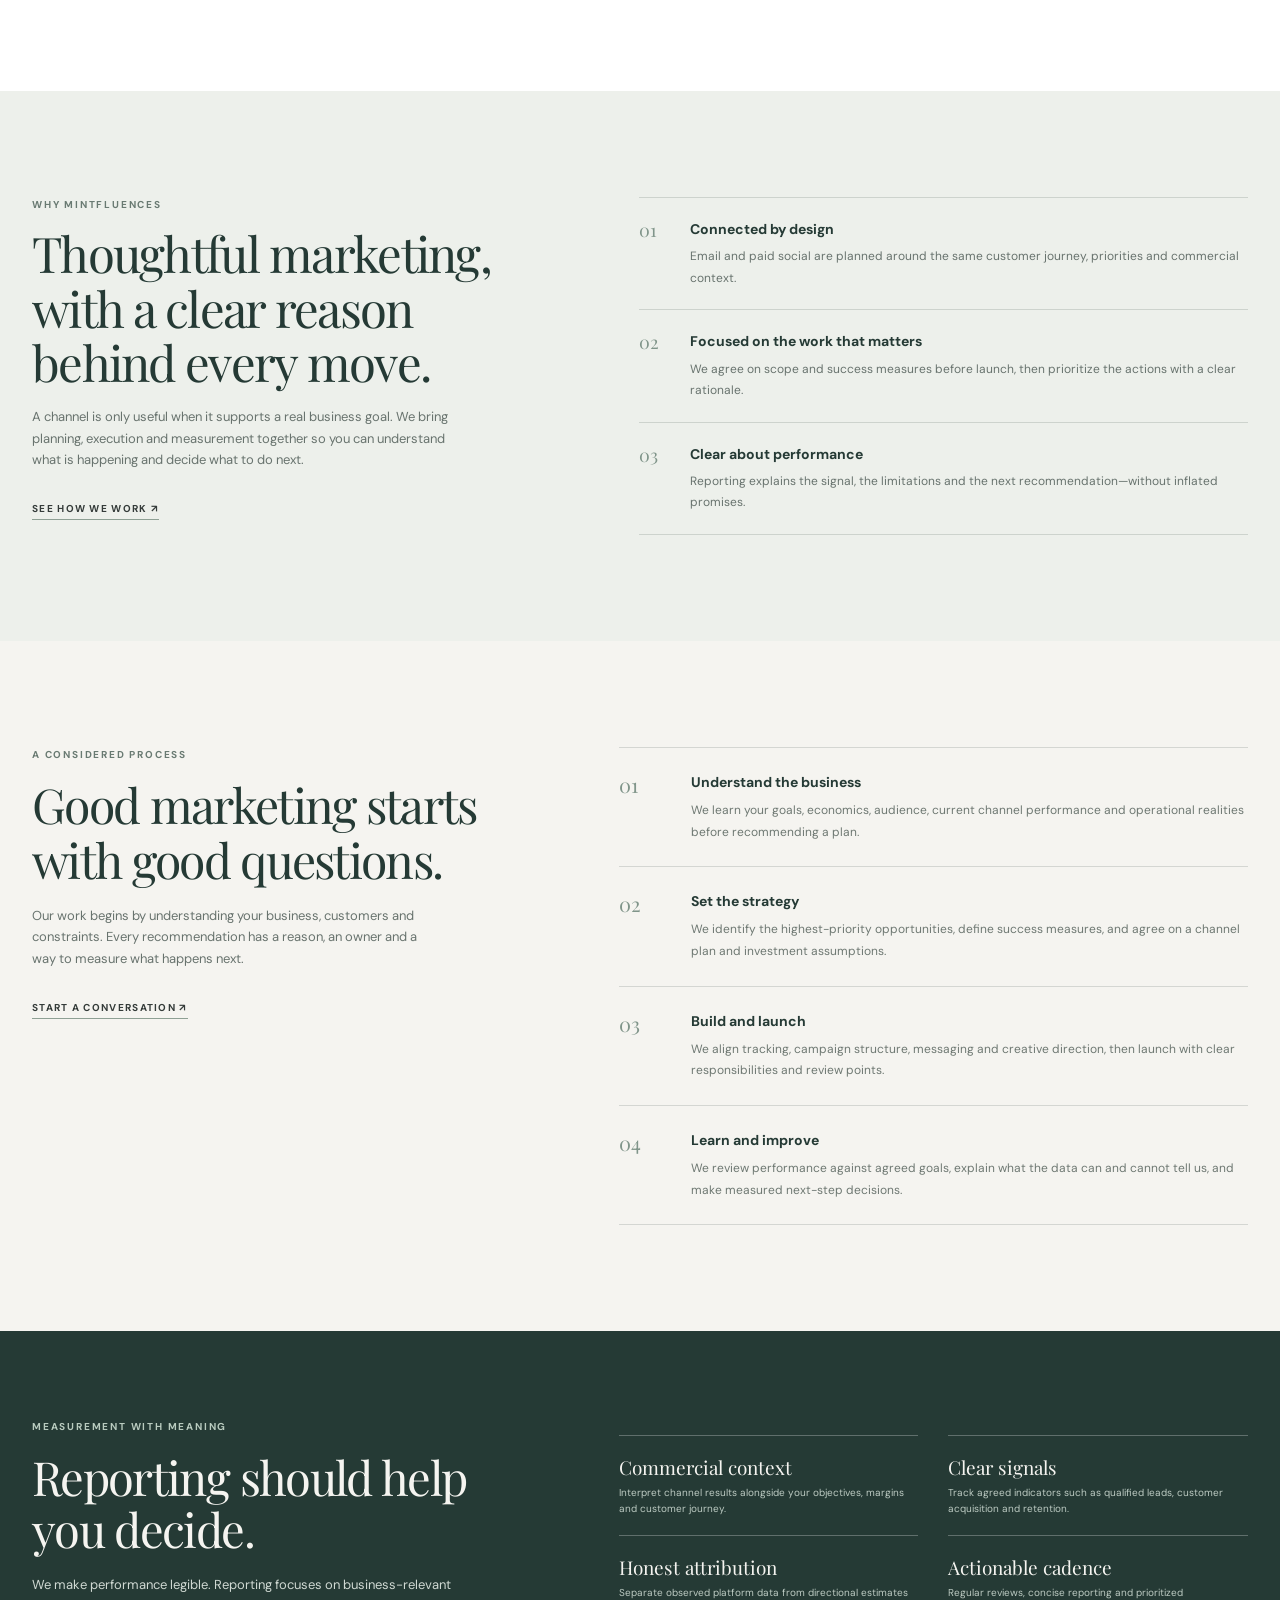
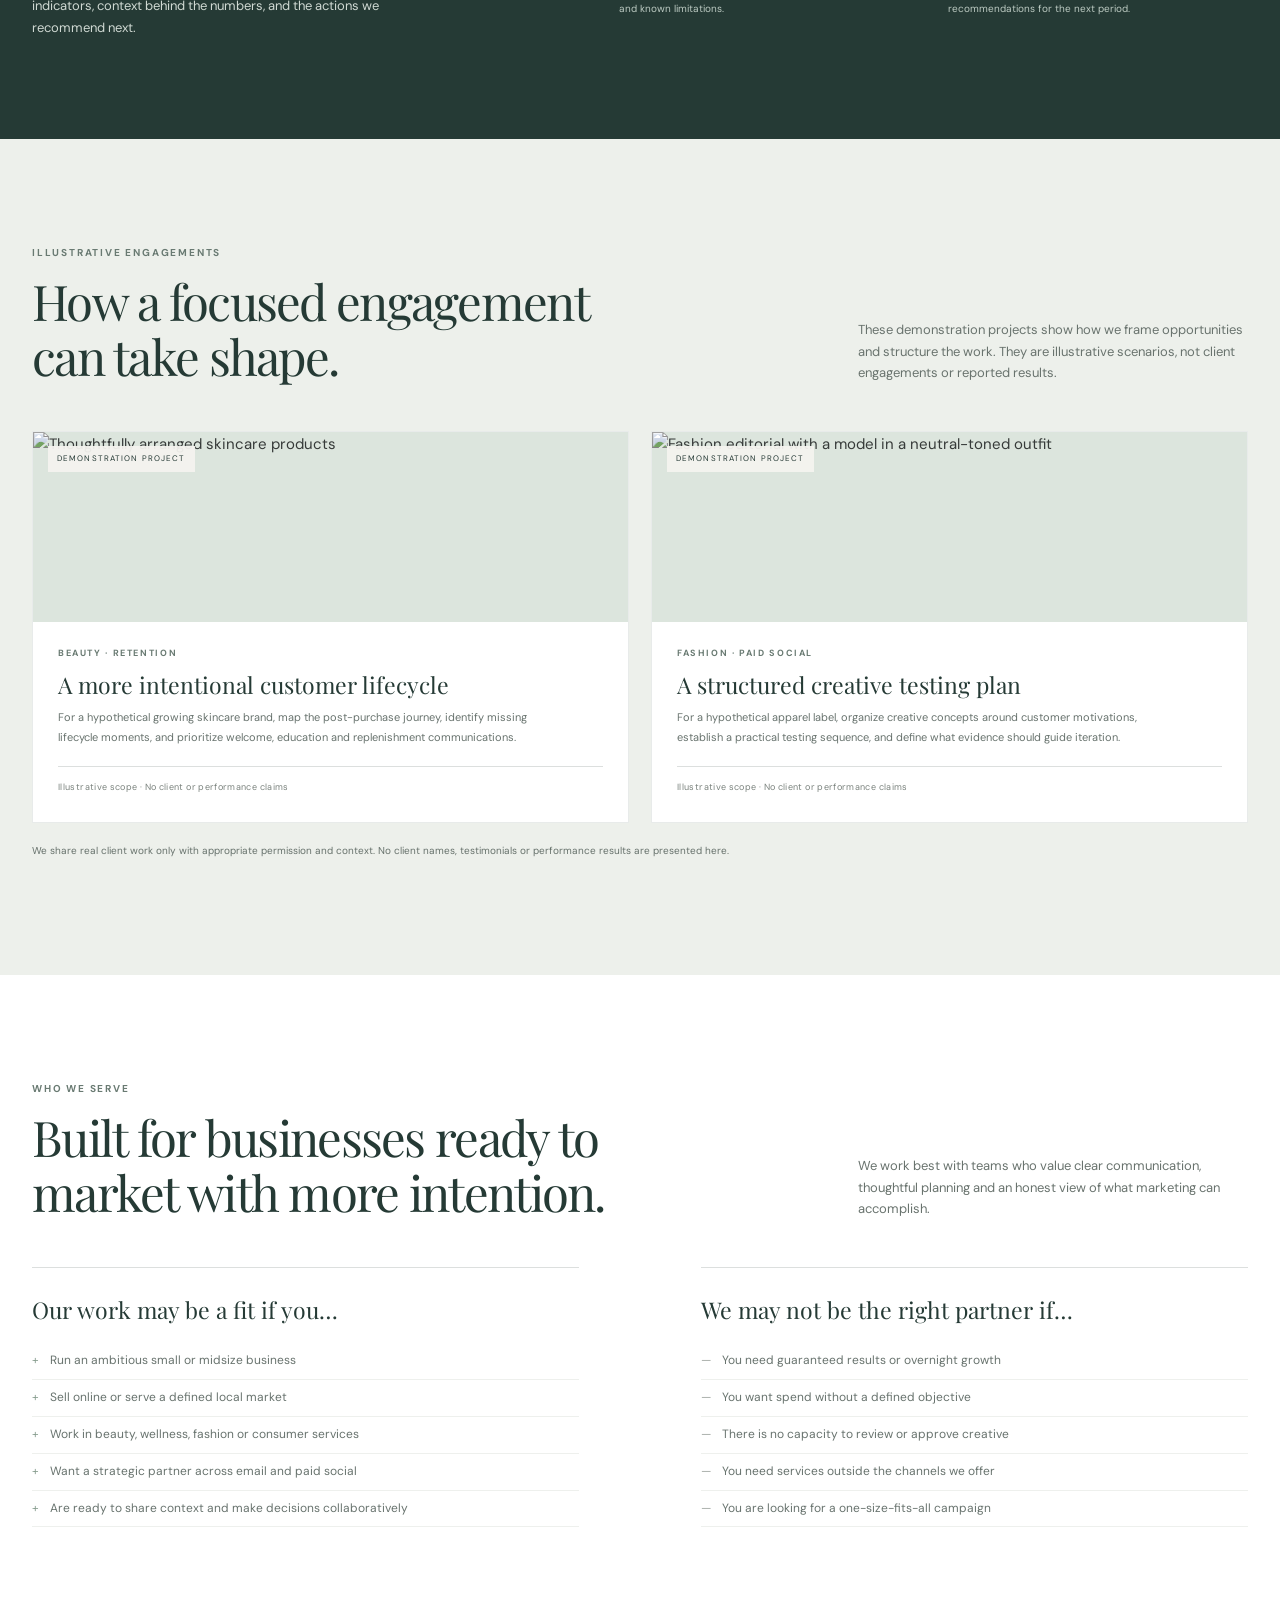
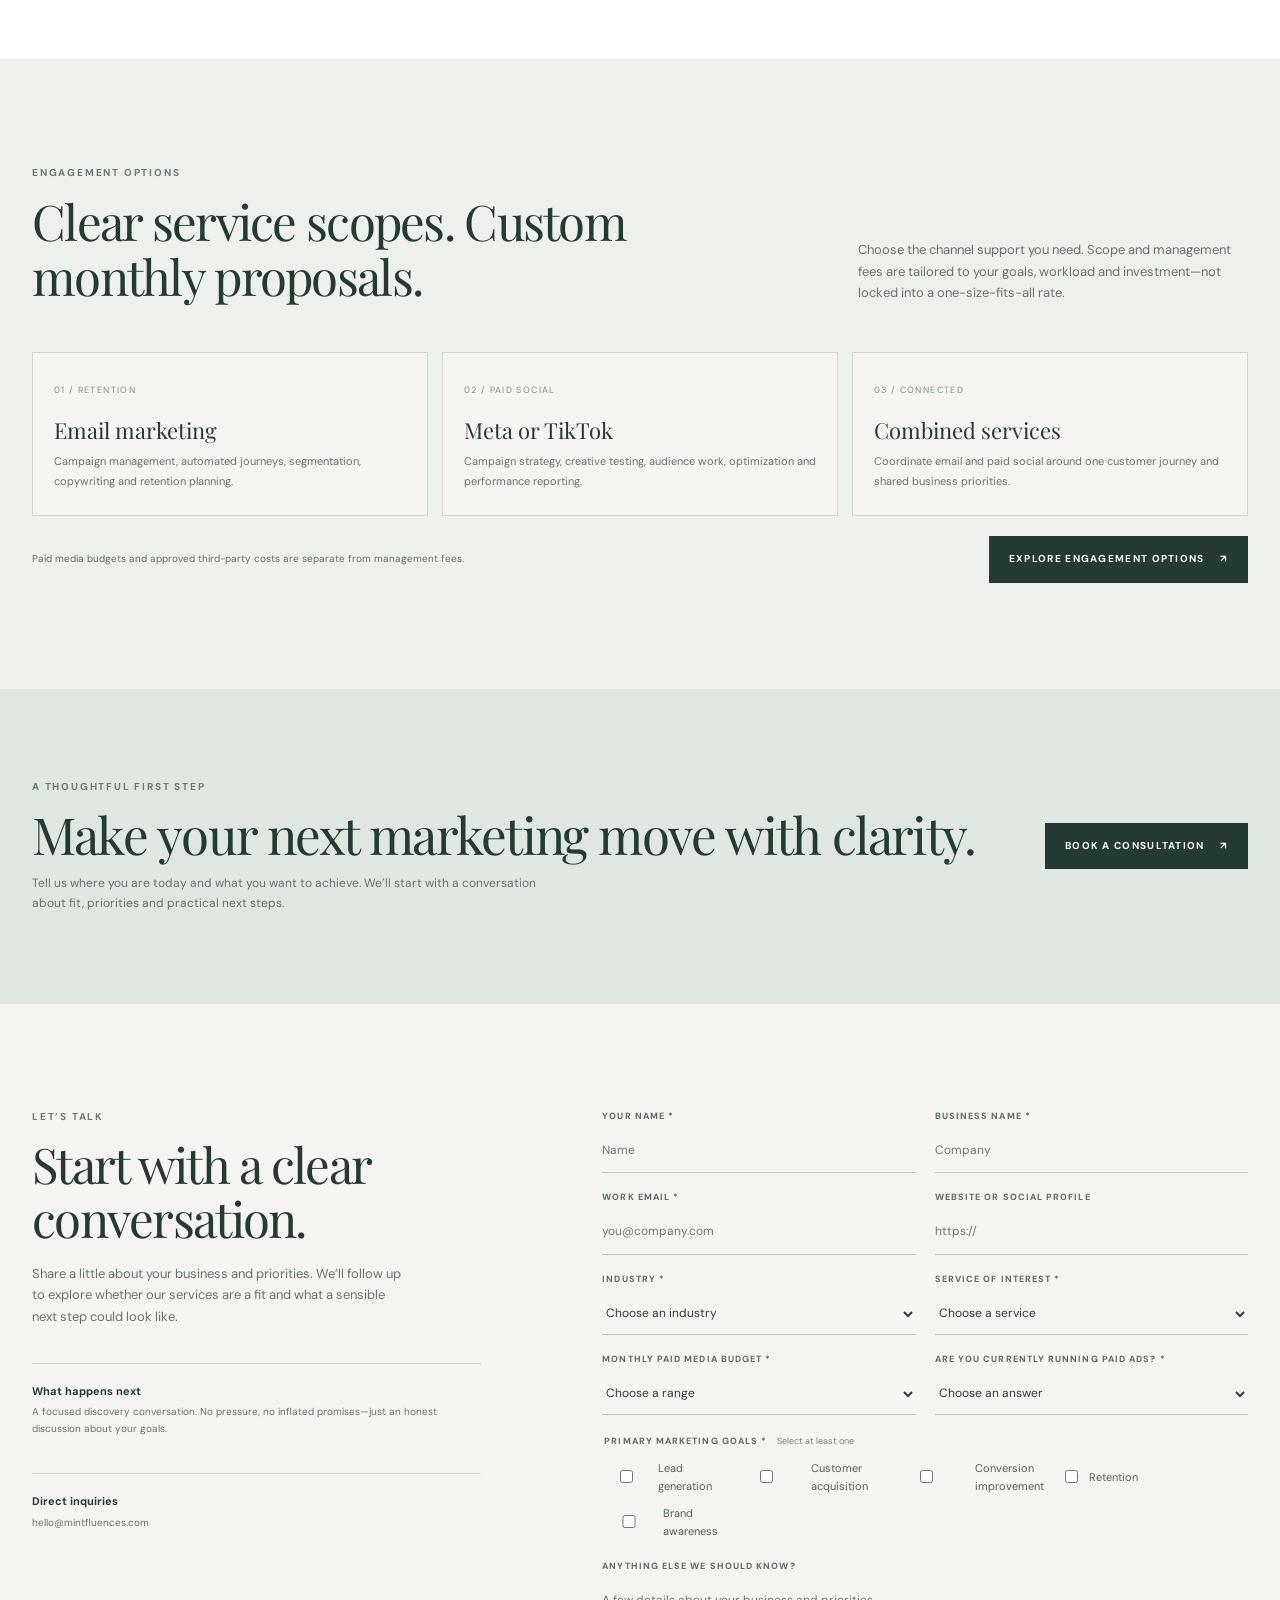
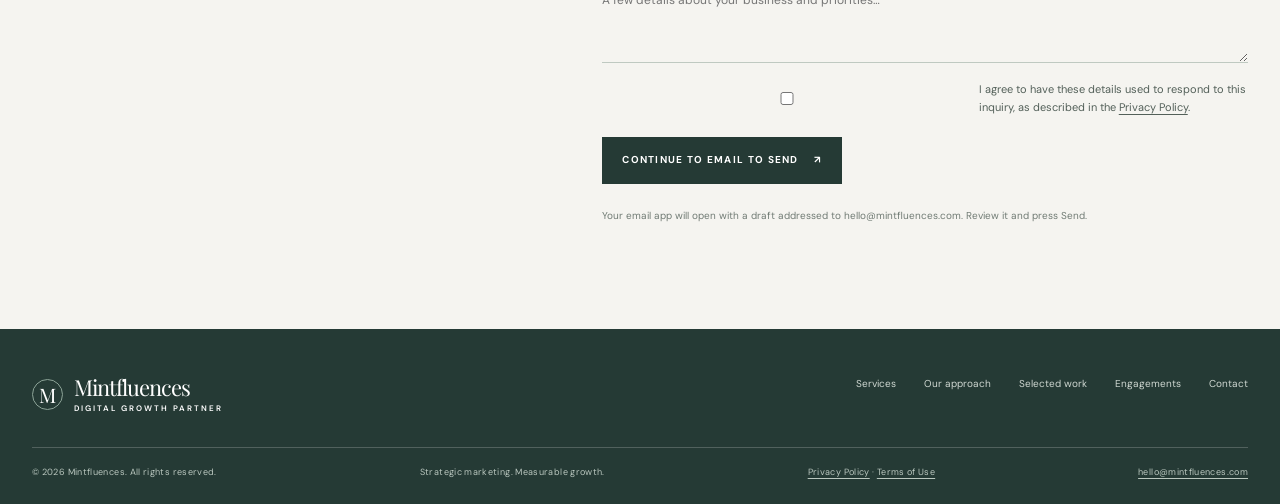
==== commit 90c80f10: "Make header tagline larger and center full logo lockup" ====
--- a/index.html
+++ b/index.html
@@ -18,9 +18,9 @@
   <link href="https://fonts.googleapis.com/css2?family=DM+Sans:wght@400;500;600;700&family=Playfair+Display:wght@400;500;600&display=swap" rel="stylesheet" />
   <style>
     :root{--forest:#253A35;--ivory:#F5F4F0;--logo-bg:#F3F1ED;--sage:#A8BDB0;--platinum:#D5D5D0;--white:#fff;--charcoal:#343B39;--muted:#68736e;--serif:'Playfair Display',Georgia,serif;--sans:'DM Sans',Arial,sans-serif;--line:rgba(37,58,53,.16);--max:1220px}
-    *{box-sizing:border-box}html{scroll-behavior:smooth}body{margin:0;background:var(--ivory);color:var(--charcoal);font-family:var(--sans);font-size:15px;line-height:1.65;-webkit-font-smoothing:antialiased}a{color:inherit;text-decoration:none}button,input,textarea,select{font:inherit}button,a{-webkit-tap-highlight-color:transparent}.wrap{width:min(calc(100% - 64px),var(--max));margin:auto}.eyebrow{font-size:10px;letter-spacing:.18em;font-weight:700;text-transform:uppercase;color:#697a72}.serif{font-family:var(--serif);font-weight:400;letter-spacing:-.035em}.topline{background-color:var(--logo-bg);background-image:url("/header-texture.jpg");background-size:cover;background-position:center;color:var(--forest);text-align:center;padding:8px 16px;font-size:10px;letter-spacing:.15em;text-transform:uppercase}.header{height:130px;display:flex;align-items:center;border-bottom:1px solid var(--line);background-color:rgba(243,241,237,.96);background-image:url("/header-texture.jpg");background-size:cover;background-position:center;position:sticky;top:0;z-index:30}.nav{display:flex;align-items:center;justify-content:space-between}.brand{display:flex;align-items:center;gap:11px;color:var(--forest)}.brand-mark{width:31px;height:31px;border:1px solid #8ca397;border-radius:50%;display:grid;place-items:center;font-family:var(--serif);font-size:20px;line-height:1}.brand-name{font-family:var(--serif);font-size:22px;line-height:1.05;letter-spacing:-.045em}.brand>img{display:block;width:218px;height:auto;flex:0 0 auto}.brand-name span{display:block;font:600 8px var(--sans);letter-spacing:.25em;text-transform:uppercase;margin-top:4px}.nav-links{display:flex;align-items:center;gap:33px;font-size:11px;color:#4b5752}.nav-links a:not(.button):hover{color:#81988a}.button{display:inline-flex;align-items:center;justify-content:center;gap:15px;background:var(--forest);color:#fff;padding:14px 19px;border:1px solid var(--forest);font-size:10px;text-transform:uppercase;letter-spacing:.13em;font-weight:700;transition:.22s ease;cursor:pointer}.button:hover{background:#344d46;transform:translateY(-1px)}.button.secondary{background:transparent;color:var(--forest)}.button.secondary:hover{background:#e9ebe5}.button.light{background:var(--ivory);color:var(--forest);border-color:var(--ivory)}.menu{display:none;background:none;border:0;color:var(--forest);font-size:22px;padding:8px}.hero{min-height:635px;display:grid;grid-template-columns:1.05fr .95fr;align-items:stretch}.hero-copy{padding:92px 7% 80px max(32px,calc((100vw - var(--max))/2))}.hero-copy .eyebrow{margin-bottom:21px}.hero h1{font:400 clamp(46px,5vw,69px)/1.09 var(--serif);letter-spacing:-.045em;color:var(--forest);margin:0 0 22px;max-width:600px}.hero h1 em{font-weight:400;color:#80968a}.hero-lede{max-width:505px;color:#64706b;font-size:15px;line-height:1.85;margin:0 0 29px}.hero-actions{display:flex;align-items:center;gap:22px;flex-wrap:wrap}.text-link{font-size:10px;letter-spacing:.13em;text-transform:uppercase;font-weight:700;border-bottom:1px solid #8ea094;padding-bottom:4px}.hero-note{border-top:1px solid var(--line);padding-top:18px;margin-top:56px;max-width:465px;display:flex;gap:22px;color:#758079;font-size:10px;letter-spacing:.06em}.hero-note strong{color:var(--forest);font-weight:600}.hero-visual{min-height:635px;position:relative;overflow:hidden;background:#dfe5df}.hero-visual img{width:100%;height:100%;object-fit:cover;position:absolute;inset:0;filter:saturate(.65)}.visual-overlay{position:absolute;inset:0;background:linear-gradient(180deg,rgba(37,58,53,.02) 35%,rgba(37,58,53,.54) 100%)}.visual-label{position:absolute;left:35px;bottom:31px;color:white}.visual-label .eyebrow{color:#e8eee9}.visual-label p{font:400 27px/1.2 var(--serif);margin:9px 0 0}.hero-index{position:absolute;top:26px;right:29px;color:white;font-size:10px;letter-spacing:.16em}.strip{background:#e7e9e3;border-block:1px solid var(--line);padding:19px 0}.strip-inner{display:flex;justify-content:space-between;gap:24px;align-items:center}.strip-label{font-size:9px;letter-spacing:.18em;color:#737e77;text-transform:uppercase;white-space:nowrap}.strip-items{display:flex;gap:clamp(18px,4vw,58px);align-items:center;color:#45534c;font:400 15px var(--serif)}.strip-items span:before{content:'—';color:#90a197;margin-right:11px;font:400 12px var(--sans)}section{scroll-margin-top:94px}.section{padding:106px 0}.section-heading{display:flex;justify-content:space-between;gap:50px;align-items:end;margin-bottom:48px}.section-heading h2{font:400 clamp(35px,4vw,49px)/1.12 var(--serif);letter-spacing:-.035em;color:var(--forest);max-width:620px;margin:12px 0 0}.section-heading p{max-width:390px;color:#69736e;font-size:13px;margin:0}.services{background:var(--white)}.service-grid{display:grid;grid-template-columns:repeat(3,1fr);border-block:1px solid var(--line)}.service{padding:33px 30px 35px 0;border-right:1px solid var(--line);margin-right:30px;position:relative}.service:last-child{border:0;margin:0;padding-right:0}.service-num{font-size:10px;letter-spacing:.16em;color:#82938a}.service h3{font:400 25px var(--serif);color:var(--forest);margin:29px 0 12px}.service p{font-size:12px;line-height:1.85;color:#6c7671;min-height:66px;margin:0 0 20px}.service ul{list-style:none;padding:0;margin:0 0 23px}.service li{font-size:11px;padding:7px 0;border-bottom:1px solid #edf0ec;color:#46534d}.service li:before{content:'↗';color:#8aa091;margin-right:9px}.small-link{font-size:9px;text-transform:uppercase;letter-spacing:.14em;font-weight:700;color:var(--forest)}.approach{display:grid;grid-template-columns:.85fr 1.15fr;gap:10%;align-items:start}.approach-intro{position:sticky;top:125px}.approach-intro h2{font:400 clamp(35px,4vw,48px)/1.14 var(--serif);color:var(--forest);margin:14px 0 18px;letter-spacing:-.035em}.approach-intro p{font-size:13px;color:#68736e;max-width:400px;margin:0 0 25px}.steps{border-top:1px solid var(--line)}.step{display:grid;grid-template-columns:52px 1fr;gap:20px;border-bottom:1px solid var(--line);padding:23px 0}.step-num{font:400 20px var(--serif);color:#80958a}.step h3{font-size:14px;color:var(--forest);margin:0 0 6px}.step p{font-size:12px;line-height:1.8;color:#6e7872;margin:0;max-width:560px}.measure{background:var(--forest);color:var(--ivory);padding:88px 0}.measure .eyebrow{color:#b9cbbf}.measure-grid{display:grid;grid-template-columns:.85fr 1.15fr;gap:10%;align-items:center}.measure h2{font:400 clamp(34px,4vw,47px)/1.12 var(--serif);letter-spacing:-.035em;margin:15px 0 18px}.measure p{color:#d0d9d3;font-size:13px;max-width:420px}.measure-list{display:grid;grid-template-columns:1fr 1fr;gap:0 30px}.metric{border-top:1px solid rgba(255,255,255,.27);padding:18px 0}.metric strong{display:block;font:400 19px var(--serif);margin-bottom:5px}.metric span{font-size:10px;color:#bdcbc3;line-height:1.6;display:block}.work{background:#edf0eb}.case-grid{display:grid;grid-template-columns:1fr 1fr;gap:22px}.case{background:var(--white);border:1px solid rgba(37,58,53,.1)}.case-visual{height:190px;position:relative;overflow:hidden;background:#dce5dd}.case-visual img{width:100%;height:100%;object-fit:cover;filter:saturate(.55)}.case-tag{position:absolute;top:14px;left:15px;background:rgba(245,244,240,.94);padding:6px 9px;text-transform:uppercase;font-size:8px;letter-spacing:.14em;color:var(--forest)}.case-content{padding:24px 25px 27px}.case-content .eyebrow{font-size:9px}.case h3{font:400 23px var(--serif);color:var(--forest);margin:8px 0}.case p{font-size:11px;color:#68736e;line-height:1.8;margin:0;max-width:500px}.case-foot{margin-top:18px;padding-top:13px;border-top:1px solid var(--line);font-size:9px;color:#7a827d;letter-spacing:.04em}.case-note{margin-top:20px;color:#66716b;font-size:10px;max-width:780px}.fit{background:var(--white)}.fit-grid{display:grid;grid-template-columns:1fr 1fr;gap:10%;}.fit-box{padding:26px 0;border-top:1px solid var(--line)}.fit-box h3{font:400 23px var(--serif);color:var(--forest);margin:0 0 18px}.fit-box ul{padding:0;margin:0;list-style:none}.fit-box li{font-size:12px;color:#68736e;padding:8px 0;border-bottom:1px solid #eef0ed}.fit-box li:before{content:'+';color:#8ba092;margin-right:11px}.fit-box.not li:before{content:'—';color:#a0a6a1}.cta{padding:90px 0;background:#dfe7e0}.cta-inner{display:grid;grid-template-columns:1fr auto;gap:30px;align-items:center}.cta h2{font:400 clamp(36px,4vw,51px)/1.12 var(--serif);color:var(--forest);letter-spacing:-.035em;margin:11px 0}.cta p{font-size:12px;color:#66736c;max-width:540px;margin:0}.contact{padding:105px 0;background:var(--ivory)}.contact-grid{display:grid;grid-template-columns:.82fr 1.18fr;gap:10%}.contact-copy h2{font:400 clamp(37px,4vw,49px)/1.1 var(--serif);color:var(--forest);letter-spacing:-.035em;margin:12px 0 18px}.contact-copy p{font-size:13px;color:#69736e;max-width:380px}.contact-detail{margin-top:36px;border-top:1px solid var(--line);padding-top:18px;font-size:10px;color:#69736e}.contact-detail strong{display:block;color:var(--forest);font-size:11px;margin-bottom:4px}.form{display:grid;grid-template-columns:1fr 1fr;gap:17px 19px}.field{display:flex;flex-direction:column;gap:7px}.field.full{grid-column:1/-1}.field label{font-size:9px;letter-spacing:.12em;text-transform:uppercase;color:#5d6963;font-weight:700}.field input,.field select,.field textarea{width:100%;background:transparent;border:0;border-bottom:1px solid #bfc9c1;padding:10px 0 12px;color:var(--charcoal);outline:none;font-size:12px}.field input:focus,.field select:focus,.field textarea:focus{border-color:var(--forest)}.field textarea{resize:vertical;min-height:82px}.form .button{justify-self:start;margin-top:4px}.form-status{grid-column:1/-1;font-size:11px;color:var(--forest);margin:0;min-height:20px}.footer{background:var(--forest);color:#e5eae6;padding:47px 0 24px}.footer-top{display:flex;justify-content:space-between;align-items:start;gap:30px;padding-bottom:34px;border-bottom:1px solid rgba(255,255,255,.2)}.footer .brand{color:#fff}.footer .brand-mark{border-color:#8ca397}.footer-nav{display:flex;gap:28px;font-size:10px;color:#d0d8d2}.footer-bottom{display:flex;justify-content:space-between;gap:20px;padding-top:17px;color:#bac7bf;font-size:9px;letter-spacing:.04em}.footer-bottom a{text-decoration:underline;text-underline-offset:3px}.fade{opacity:0;transform:translateY(12px);transition:opacity .7s ease,transform .7s ease}.fade.in{opacity:1;transform:none}
-    @media(max-width:900px){.header{height:114px}.brand>img{width:190px}.wrap{width:min(calc(100% - 42px),var(--max))}.nav-links{gap:18px}.hero{min-height:560px}.hero-copy{padding:75px 25px 55px 32px}.hero-visual{min-height:560px}.strip-inner{align-items:flex-start;flex-direction:column}.section{padding:82px 0}.approach,.measure-grid{gap:7%}.service{padding-right:20px;margin-right:20px}.contact-grid{gap:6%}}
-    @media(max-width:680px){.wrap{width:calc(100% - 38px)}.topline{font-size:8px}.header{height:108px}.brand>img{width:174px}section{scroll-margin-top:108px}.menu{display:block}.nav-links{display:none;position:absolute;top:107px;left:0;right:0;background-color:rgba(243,241,237,.94);background-image:url("/header-texture.jpg");background-size:cover;background-position:center;border-bottom:1px solid var(--line);padding:21px 22px 25px;flex-direction:column;align-items:stretch;gap:17px}.nav-links.open{display:flex}.nav-links .button{align-self:flex-start}.hero{display:flex;flex-direction:column}.hero-copy{padding:65px 22px 42px}.hero h1{font-size:48px}.hero-note{margin-top:37px}.hero-visual{min-height:380px}.strip-items{flex-wrap:wrap;row-gap:10px}.section-heading{display:block}.section-heading p{margin-top:17px}.service-grid{grid-template-columns:1fr}.service,.service:last-child{padding:24px 0;border:0;border-bottom:1px solid var(--line);margin:0}.service h3{margin-top:17px}.service p{min-height:0}.approach,.measure-grid,.contact-grid{grid-template-columns:1fr;gap:38px}.approach-intro{position:static}.measure-list{gap:0 18px}.case-grid,.fit-grid{grid-template-columns:1fr}.case-visual{height:180px}.cta-inner{grid-template-columns:1fr}.cta-inner .button{justify-self:start}.contact{padding:78px 0}.form{grid-template-columns:1fr}.field.full{grid-column:auto}.form-status{grid-column:auto}.footer-top,.footer-bottom{flex-direction:column}.footer-nav{flex-wrap:wrap;gap:15px 22px}.footer-bottom{gap:7px}}
+    *{box-sizing:border-box}html{scroll-behavior:smooth}body{margin:0;background:var(--ivory);color:var(--charcoal);font-family:var(--sans);font-size:15px;line-height:1.65;-webkit-font-smoothing:antialiased}a{color:inherit;text-decoration:none}button,input,textarea,select{font:inherit}button,a{-webkit-tap-highlight-color:transparent}.wrap{width:min(calc(100% - 64px),var(--max));margin:auto}.eyebrow{font-size:10px;letter-spacing:.18em;font-weight:700;text-transform:uppercase;color:#697a72}.serif{font-family:var(--serif);font-weight:400;letter-spacing:-.035em}.topline{background-color:var(--logo-bg);background-image:url("/header-texture.jpg");background-size:cover;background-position:center;color:var(--forest);text-align:center;padding:8px 16px;font-size:10px;letter-spacing:.15em;text-transform:uppercase}.header{height:130px;display:flex;align-items:center;border-bottom:1px solid var(--line);background-color:rgba(243,241,237,.96);background-image:url("/header-texture.jpg");background-size:cover;background-position:center;position:sticky;top:0;z-index:30}.nav{display:flex;align-items:center;justify-content:space-between}.brand{display:flex;align-items:center;gap:11px;color:var(--forest)}.header .brand{flex-direction:column;justify-content:center;gap:0;text-align:center;line-height:1}.header .brand-tagline{display:block;margin-top:1px;font:600 10px/1.15 var(--sans);letter-spacing:.21em;text-transform:uppercase;color:var(--forest);white-space:nowrap}.brand-mark{width:31px;height:31px;border:1px solid #8ca397;border-radius:50%;display:grid;place-items:center;font-family:var(--serif);font-size:20px;line-height:1}.brand-name{font-family:var(--serif);font-size:22px;line-height:1.05;letter-spacing:-.045em}.brand>img{display:block;width:218px;height:108px;object-fit:cover;object-position:center top;flex:0 0 auto}.brand-name span{display:block;font:600 8px var(--sans);letter-spacing:.25em;text-transform:uppercase;margin-top:4px}.nav-links{display:flex;align-items:center;gap:33px;font-size:11px;color:#4b5752}.nav-links a:not(.button):hover{color:#81988a}.button{display:inline-flex;align-items:center;justify-content:center;gap:15px;background:var(--forest);color:#fff;padding:14px 19px;border:1px solid var(--forest);font-size:10px;text-transform:uppercase;letter-spacing:.13em;font-weight:700;transition:.22s ease;cursor:pointer}.button:hover{background:#344d46;transform:translateY(-1px)}.button.secondary{background:transparent;color:var(--forest)}.button.secondary:hover{background:#e9ebe5}.button.light{background:var(--ivory);color:var(--forest);border-color:var(--ivory)}.menu{display:none;background:none;border:0;color:var(--forest);font-size:22px;padding:8px}.hero{min-height:635px;display:grid;grid-template-columns:1.05fr .95fr;align-items:stretch}.hero-copy{padding:92px 7% 80px max(32px,calc((100vw - var(--max))/2))}.hero-copy .eyebrow{margin-bottom:21px}.hero h1{font:400 clamp(46px,5vw,69px)/1.09 var(--serif);letter-spacing:-.045em;color:var(--forest);margin:0 0 22px;max-width:600px}.hero h1 em{font-weight:400;color:#80968a}.hero-lede{max-width:505px;color:#64706b;font-size:15px;line-height:1.85;margin:0 0 29px}.hero-actions{display:flex;align-items:center;gap:22px;flex-wrap:wrap}.text-link{font-size:10px;letter-spacing:.13em;text-transform:uppercase;font-weight:700;border-bottom:1px solid #8ea094;padding-bottom:4px}.hero-note{border-top:1px solid var(--line);padding-top:18px;margin-top:56px;max-width:465px;display:flex;gap:22px;color:#758079;font-size:10px;letter-spacing:.06em}.hero-note strong{color:var(--forest);font-weight:600}.hero-visual{min-height:635px;position:relative;overflow:hidden;background:#dfe5df}.hero-visual img{width:100%;height:100%;object-fit:cover;position:absolute;inset:0;filter:saturate(.65)}.visual-overlay{position:absolute;inset:0;background:linear-gradient(180deg,rgba(37,58,53,.02) 35%,rgba(37,58,53,.54) 100%)}.visual-label{position:absolute;left:35px;bottom:31px;color:white}.visual-label .eyebrow{color:#e8eee9}.visual-label p{font:400 27px/1.2 var(--serif);margin:9px 0 0}.hero-index{position:absolute;top:26px;right:29px;color:white;font-size:10px;letter-spacing:.16em}.strip{background:#e7e9e3;border-block:1px solid var(--line);padding:19px 0}.strip-inner{display:flex;justify-content:space-between;gap:24px;align-items:center}.strip-label{font-size:9px;letter-spacing:.18em;color:#737e77;text-transform:uppercase;white-space:nowrap}.strip-items{display:flex;gap:clamp(18px,4vw,58px);align-items:center;color:#45534c;font:400 15px var(--serif)}.strip-items span:before{content:'—';color:#90a197;margin-right:11px;font:400 12px var(--sans)}section{scroll-margin-top:94px}.section{padding:106px 0}.section-heading{display:flex;justify-content:space-between;gap:50px;align-items:end;margin-bottom:48px}.section-heading h2{font:400 clamp(35px,4vw,49px)/1.12 var(--serif);letter-spacing:-.035em;color:var(--forest);max-width:620px;margin:12px 0 0}.section-heading p{max-width:390px;color:#69736e;font-size:13px;margin:0}.services{background:var(--white)}.service-grid{display:grid;grid-template-columns:repeat(3,1fr);border-block:1px solid var(--line)}.service{padding:33px 30px 35px 0;border-right:1px solid var(--line);margin-right:30px;position:relative}.service:last-child{border:0;margin:0;padding-right:0}.service-num{font-size:10px;letter-spacing:.16em;color:#82938a}.service h3{font:400 25px var(--serif);color:var(--forest);margin:29px 0 12px}.service p{font-size:12px;line-height:1.85;color:#6c7671;min-height:66px;margin:0 0 20px}.service ul{list-style:none;padding:0;margin:0 0 23px}.service li{font-size:11px;padding:7px 0;border-bottom:1px solid #edf0ec;color:#46534d}.service li:before{content:'↗';color:#8aa091;margin-right:9px}.small-link{font-size:9px;text-transform:uppercase;letter-spacing:.14em;font-weight:700;color:var(--forest)}.approach{display:grid;grid-template-columns:.85fr 1.15fr;gap:10%;align-items:start}.approach-intro{position:sticky;top:125px}.approach-intro h2{font:400 clamp(35px,4vw,48px)/1.14 var(--serif);color:var(--forest);margin:14px 0 18px;letter-spacing:-.035em}.approach-intro p{font-size:13px;color:#68736e;max-width:400px;margin:0 0 25px}.steps{border-top:1px solid var(--line)}.step{display:grid;grid-template-columns:52px 1fr;gap:20px;border-bottom:1px solid var(--line);padding:23px 0}.step-num{font:400 20px var(--serif);color:#80958a}.step h3{font-size:14px;color:var(--forest);margin:0 0 6px}.step p{font-size:12px;line-height:1.8;color:#6e7872;margin:0;max-width:560px}.measure{background:var(--forest);color:var(--ivory);padding:88px 0}.measure .eyebrow{color:#b9cbbf}.measure-grid{display:grid;grid-template-columns:.85fr 1.15fr;gap:10%;align-items:center}.measure h2{font:400 clamp(34px,4vw,47px)/1.12 var(--serif);letter-spacing:-.035em;margin:15px 0 18px}.measure p{color:#d0d9d3;font-size:13px;max-width:420px}.measure-list{display:grid;grid-template-columns:1fr 1fr;gap:0 30px}.metric{border-top:1px solid rgba(255,255,255,.27);padding:18px 0}.metric strong{display:block;font:400 19px var(--serif);margin-bottom:5px}.metric span{font-size:10px;color:#bdcbc3;line-height:1.6;display:block}.work{background:#edf0eb}.case-grid{display:grid;grid-template-columns:1fr 1fr;gap:22px}.case{background:var(--white);border:1px solid rgba(37,58,53,.1)}.case-visual{height:190px;position:relative;overflow:hidden;background:#dce5dd}.case-visual img{width:100%;height:100%;object-fit:cover;filter:saturate(.55)}.case-tag{position:absolute;top:14px;left:15px;background:rgba(245,244,240,.94);padding:6px 9px;text-transform:uppercase;font-size:8px;letter-spacing:.14em;color:var(--forest)}.case-content{padding:24px 25px 27px}.case-content .eyebrow{font-size:9px}.case h3{font:400 23px var(--serif);color:var(--forest);margin:8px 0}.case p{font-size:11px;color:#68736e;line-height:1.8;margin:0;max-width:500px}.case-foot{margin-top:18px;padding-top:13px;border-top:1px solid var(--line);font-size:9px;color:#7a827d;letter-spacing:.04em}.case-note{margin-top:20px;color:#66716b;font-size:10px;max-width:780px}.fit{background:var(--white)}.fit-grid{display:grid;grid-template-columns:1fr 1fr;gap:10%;}.fit-box{padding:26px 0;border-top:1px solid var(--line)}.fit-box h3{font:400 23px var(--serif);color:var(--forest);margin:0 0 18px}.fit-box ul{padding:0;margin:0;list-style:none}.fit-box li{font-size:12px;color:#68736e;padding:8px 0;border-bottom:1px solid #eef0ed}.fit-box li:before{content:'+';color:#8ba092;margin-right:11px}.fit-box.not li:before{content:'—';color:#a0a6a1}.cta{padding:90px 0;background:#dfe7e0}.cta-inner{display:grid;grid-template-columns:1fr auto;gap:30px;align-items:center}.cta h2{font:400 clamp(36px,4vw,51px)/1.12 var(--serif);color:var(--forest);letter-spacing:-.035em;margin:11px 0}.cta p{font-size:12px;color:#66736c;max-width:540px;margin:0}.contact{padding:105px 0;background:var(--ivory)}.contact-grid{display:grid;grid-template-columns:.82fr 1.18fr;gap:10%}.contact-copy h2{font:400 clamp(37px,4vw,49px)/1.1 var(--serif);color:var(--forest);letter-spacing:-.035em;margin:12px 0 18px}.contact-copy p{font-size:13px;color:#69736e;max-width:380px}.contact-detail{margin-top:36px;border-top:1px solid var(--line);padding-top:18px;font-size:10px;color:#69736e}.contact-detail strong{display:block;color:var(--forest);font-size:11px;margin-bottom:4px}.form{display:grid;grid-template-columns:1fr 1fr;gap:17px 19px}.field{display:flex;flex-direction:column;gap:7px}.field.full{grid-column:1/-1}.field label{font-size:9px;letter-spacing:.12em;text-transform:uppercase;color:#5d6963;font-weight:700}.field input,.field select,.field textarea{width:100%;background:transparent;border:0;border-bottom:1px solid #bfc9c1;padding:10px 0 12px;color:var(--charcoal);outline:none;font-size:12px}.field input:focus,.field select:focus,.field textarea:focus{border-color:var(--forest)}.field textarea{resize:vertical;min-height:82px}.form .button{justify-self:start;margin-top:4px}.form-status{grid-column:1/-1;font-size:11px;color:var(--forest);margin:0;min-height:20px}.footer{background:var(--forest);color:#e5eae6;padding:47px 0 24px}.footer-top{display:flex;justify-content:space-between;align-items:start;gap:30px;padding-bottom:34px;border-bottom:1px solid rgba(255,255,255,.2)}.footer .brand{color:#fff}.footer .brand-mark{border-color:#8ca397}.footer-nav{display:flex;gap:28px;font-size:10px;color:#d0d8d2}.footer-bottom{display:flex;justify-content:space-between;gap:20px;padding-top:17px;color:#bac7bf;font-size:9px;letter-spacing:.04em}.footer-bottom a{text-decoration:underline;text-underline-offset:3px}.fade{opacity:0;transform:translateY(12px);transition:opacity .7s ease,transform .7s ease}.fade.in{opacity:1;transform:none}
+    @media(max-width:900px){.header{height:114px}.brand>img{width:190px;height:94px}.wrap{width:min(calc(100% - 42px),var(--max))}.nav-links{gap:18px}.hero{min-height:560px}.hero-copy{padding:75px 25px 55px 32px}.hero-visual{min-height:560px}.strip-inner{align-items:flex-start;flex-direction:column}.section{padding:82px 0}.approach,.measure-grid{gap:7%}.service{padding-right:20px;margin-right:20px}.contact-grid{gap:6%}}
+    @media(max-width:680px){.wrap{width:calc(100% - 38px)}.topline{font-size:8px}.header{height:108px}.brand>img{width:174px;height:86px}.header .brand-tagline{font-size:9px;letter-spacing:.14em}section{scroll-margin-top:108px}.menu{display:block}.nav-links{display:none;position:absolute;top:107px;left:0;right:0;background-color:rgba(243,241,237,.94);background-image:url("/header-texture.jpg");background-size:cover;background-position:center;border-bottom:1px solid var(--line);padding:21px 22px 25px;flex-direction:column;align-items:stretch;gap:17px}.nav-links.open{display:flex}.nav-links .button{align-self:flex-start}.hero{display:flex;flex-direction:column}.hero-copy{padding:65px 22px 42px}.hero h1{font-size:48px}.hero-note{margin-top:37px}.hero-visual{min-height:380px}.strip-items{flex-wrap:wrap;row-gap:10px}.section-heading{display:block}.section-heading p{margin-top:17px}.service-grid{grid-template-columns:1fr}.service,.service:last-child{padding:24px 0;border:0;border-bottom:1px solid var(--line);margin:0}.service h3{margin-top:17px}.service p{min-height:0}.approach,.measure-grid,.contact-grid{grid-template-columns:1fr;gap:38px}.approach-intro{position:static}.measure-list{gap:0 18px}.case-grid,.fit-grid{grid-template-columns:1fr}.case-visual{height:180px}.cta-inner{grid-template-columns:1fr}.cta-inner .button{justify-self:start}.contact{padding:78px 0}.form{grid-template-columns:1fr}.field.full{grid-column:auto}.form-status{grid-column:auto}.footer-top,.footer-bottom{flex-direction:column}.footer-nav{flex-wrap:wrap;gap:15px 22px}.footer-bottom{gap:7px}}
     @media(prefers-reduced-motion:reduce){html{scroll-behavior:auto}*,*:before,*:after{transition:none!important;animation:none!important}.fade{opacity:1;transform:none}}
 
     .skip-link{position:absolute;left:12px;top:-60px;background:var(--forest);color:#fff;padding:10px 14px;z-index:100}.skip-link:focus{top:12px}a:focus-visible,button:focus-visible,input:focus-visible,select:focus-visible,textarea:focus-visible{outline:3px solid #657f71;outline-offset:3px}.service-grid{gap:16px;border:0}.service,.service:last-child{background:#F5F4F0;border:1px solid var(--line);margin:0;padding:29px 25px}.service h3 a{color:inherit}.service:hover{border-color:#91a89a}.why{background:#edf0eb}.why-grid{display:grid;grid-template-columns:.9fr 1.1fr;gap:9%;align-items:start}.why-title{font:400 clamp(35px,4vw,49px)/1.12 var(--serif);letter-spacing:-.035em;color:var(--forest);margin:12px 0 16px}.why-lede{font-size:13px;color:#68736e;max-width:440px;margin:0 0 24px}.why-points{border-top:1px solid var(--line)}.why-points article{display:grid;grid-template-columns:36px 1fr;gap:15px;border-bottom:1px solid var(--line);padding:20px 0}.why-points article>span{font:400 18px var(--serif);color:#80958a}.why-points h3{font-size:14px;color:var(--forest);margin:0 0 5px}.why-points p{font-size:12px;color:#68736e;margin:0;line-height:1.8}.hero-actions .button{padding:16px 23px}.services .service{transition:border-color .2s,transform .2s}.services .service:hover{transform:translateY(-3px)}@media(max-width:680px){.service-grid{gap:10px}.service,.service:last-child{padding:24px 20px}.why-grid{grid-template-columns:1fr;gap:34px}}
@@ -31,7 +31,7 @@
 <body>
   <a class="skip-link" href="#main-content">Skip to content</a>
   <div class="topline">A strategic partner for considered, sustainable growth</div>
-  <header class="header"><div class="wrap nav"><a class="brand" href="#home" aria-label="Mintfluences home"><img src="mintfluences-logo-transparent.png" alt="Mintfluences Digital Marketing Agency" width="1011" height="559" /></a><button class="menu" aria-label="Open navigation" aria-expanded="false">☰</button><nav class="nav-links" aria-label="Main navigation"><a href="#services">Services</a><a href="#approach">Our approach</a><a href="#work">Selected work</a><a href="engagements.html">Engagements</a><a href="about.html">About</a><a class="button" href="#contact">Book a consultation <span>↗</span></a></nav></div></header>
+  <header class="header"><div class="wrap nav"><a class="brand" href="#home" aria-label="Mintfluences home"><img src="mintfluences-logo-transparent.png" alt="Mintfluences" width="1011" height="559" /><span class="brand-tagline">Digital Marketing Agency</span></a><button class="menu" aria-label="Open navigation" aria-expanded="false">☰</button><nav class="nav-links" aria-label="Main navigation"><a href="#services">Services</a><a href="#approach">Our approach</a><a href="#work">Selected work</a><a href="engagements.html">Engagements</a><a href="about.html">About</a><a class="button" href="#contact">Book a consultation <span>↗</span></a></nav></div></header>
   <main id="main-content">
     <section class="hero" id="home"><div class="hero-copy"><div class="eyebrow">Mintfluences · Digital growth partner</div><h1 class="serif">Strategic Marketing.<br><em>Measurable Growth.</em></h1><p class="hero-lede">Mintfluences helps growing consumer and local businesses connect email and paid social into a clear plan for customer acquisition, conversion and retention—with strategy, creative direction and transparent performance reviews.</p><div class="hero-actions"><a class="button" href="#contact">Book a consultation <span>↗</span></a><a class="text-link" href="#services">Explore our services</a></div><div class="hero-note"><span><strong>Clear strategy</strong> before spend</span><span><strong>Thoughtful execution</strong> across channels</span></div></div><div class="hero-visual"><img src="https://images.unsplash.com/photo-1497366754035-f200968a6e72?auto=format&fit=crop&w=1400&q=85" alt="Light-filled contemporary studio with a considered, calm interior"/><div class="visual-overlay"></div><div class="hero-index">01 / 04</div><div class="visual-label"><div class="eyebrow">Clarity in every channel</div><p>Growth, built with intention.</p></div></div></section>
     <div class="strip"><div class="wrap strip-inner"><div class="strip-label">Focused expertise</div><div class="strip-items"><span>Email marketing</span><span>Meta advertising</span><span>TikTok advertising</span></div></div></div>
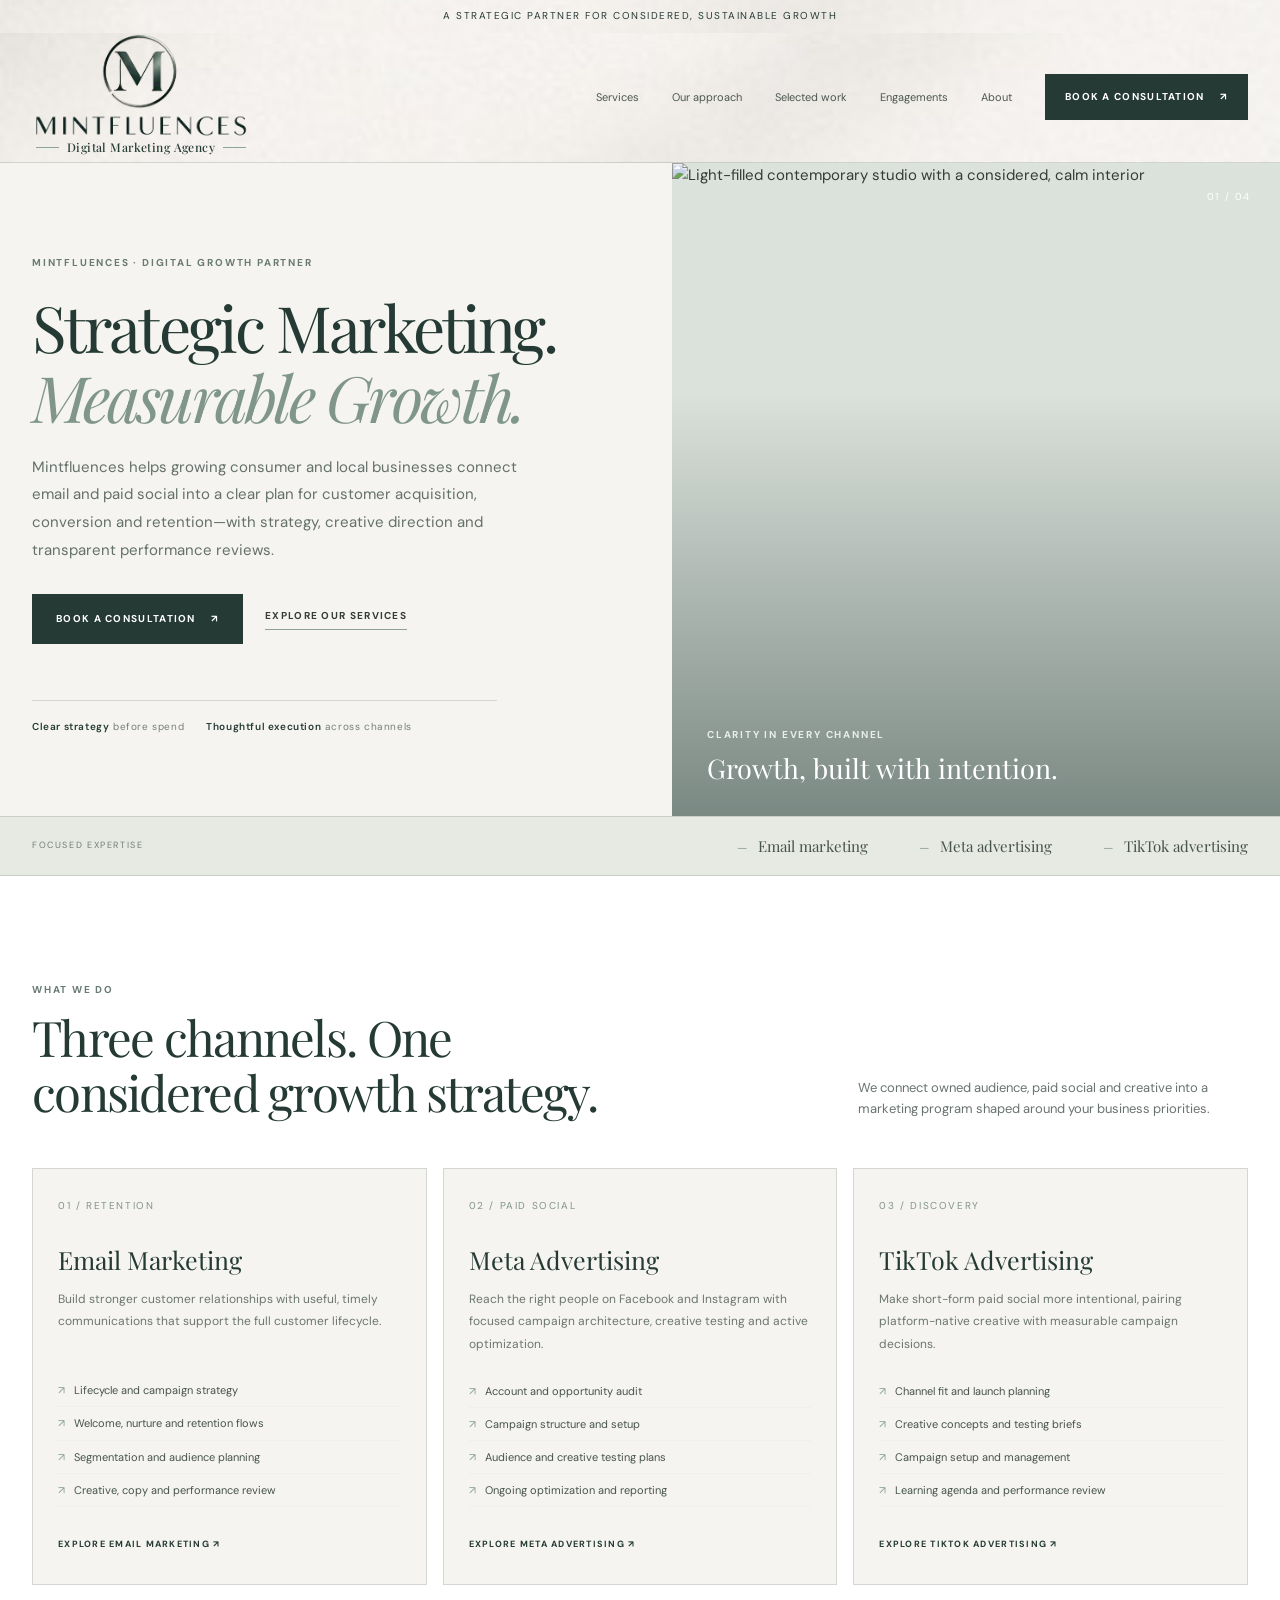
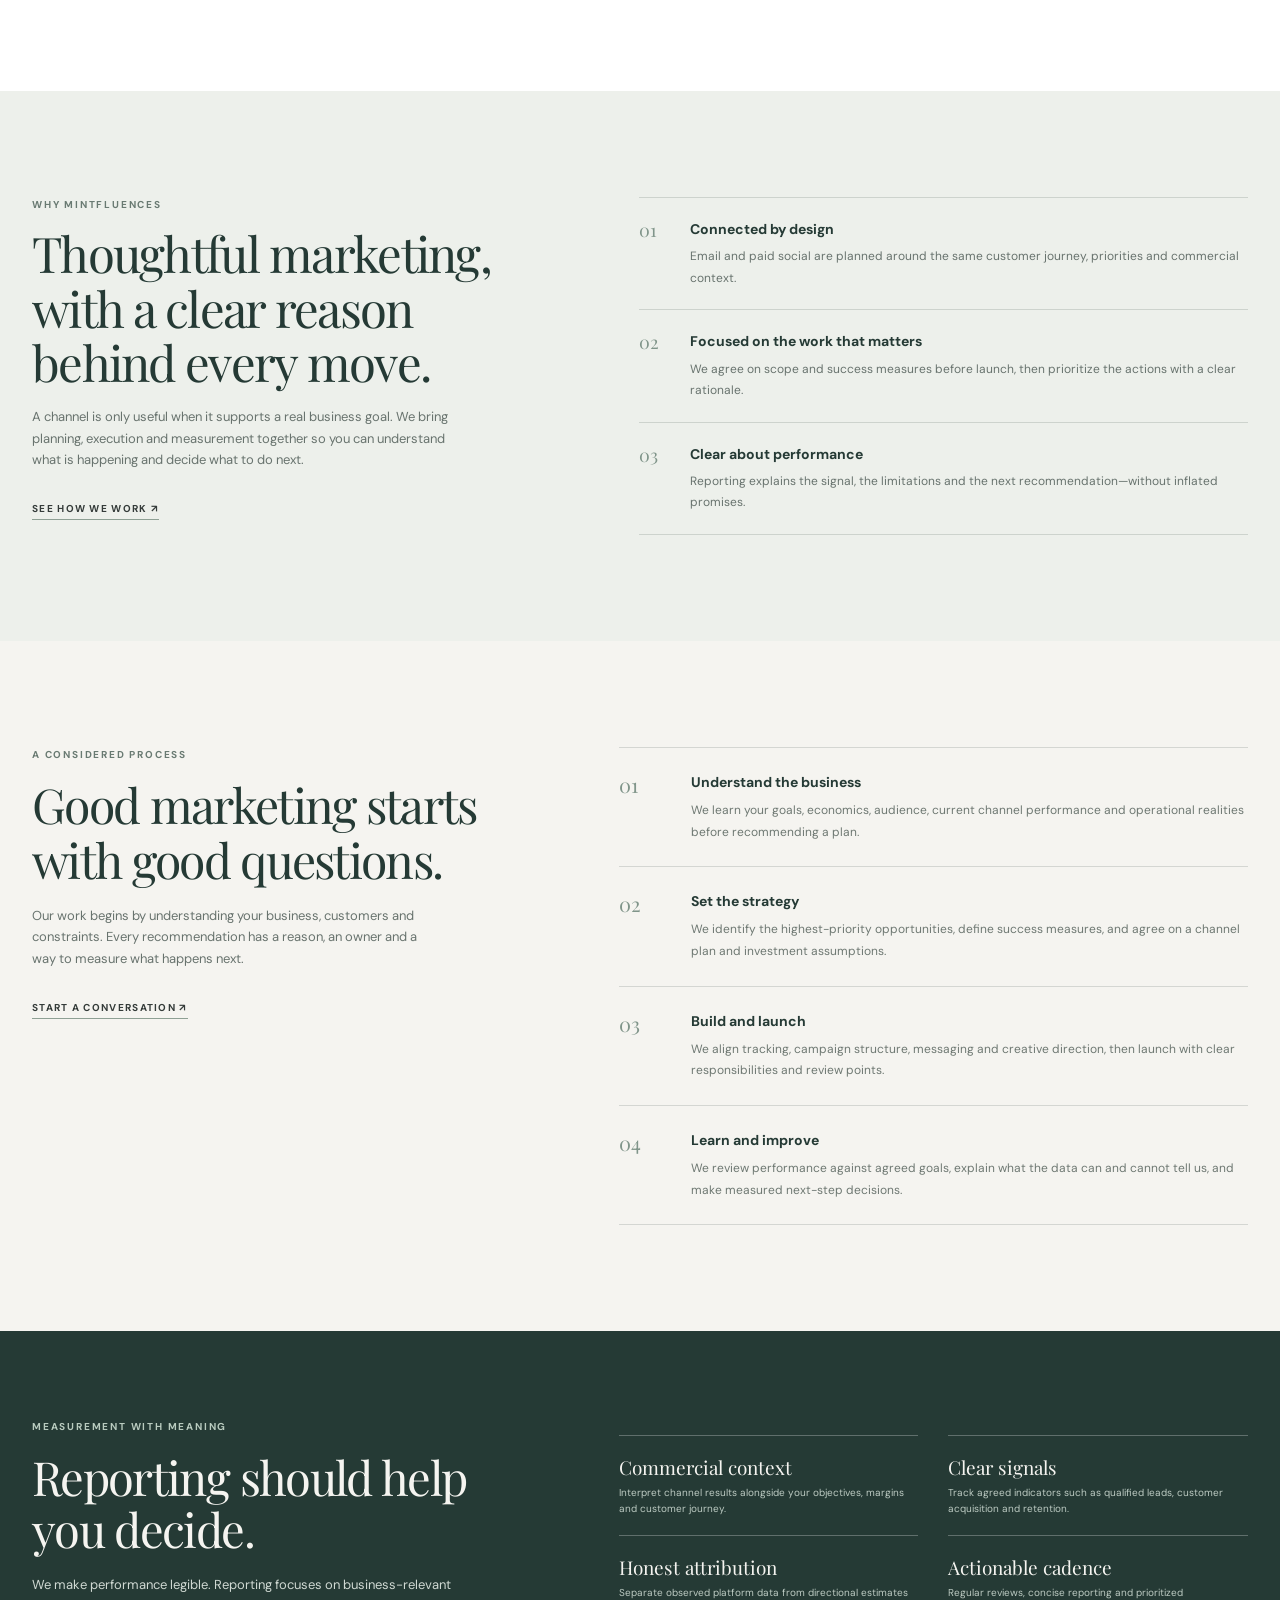
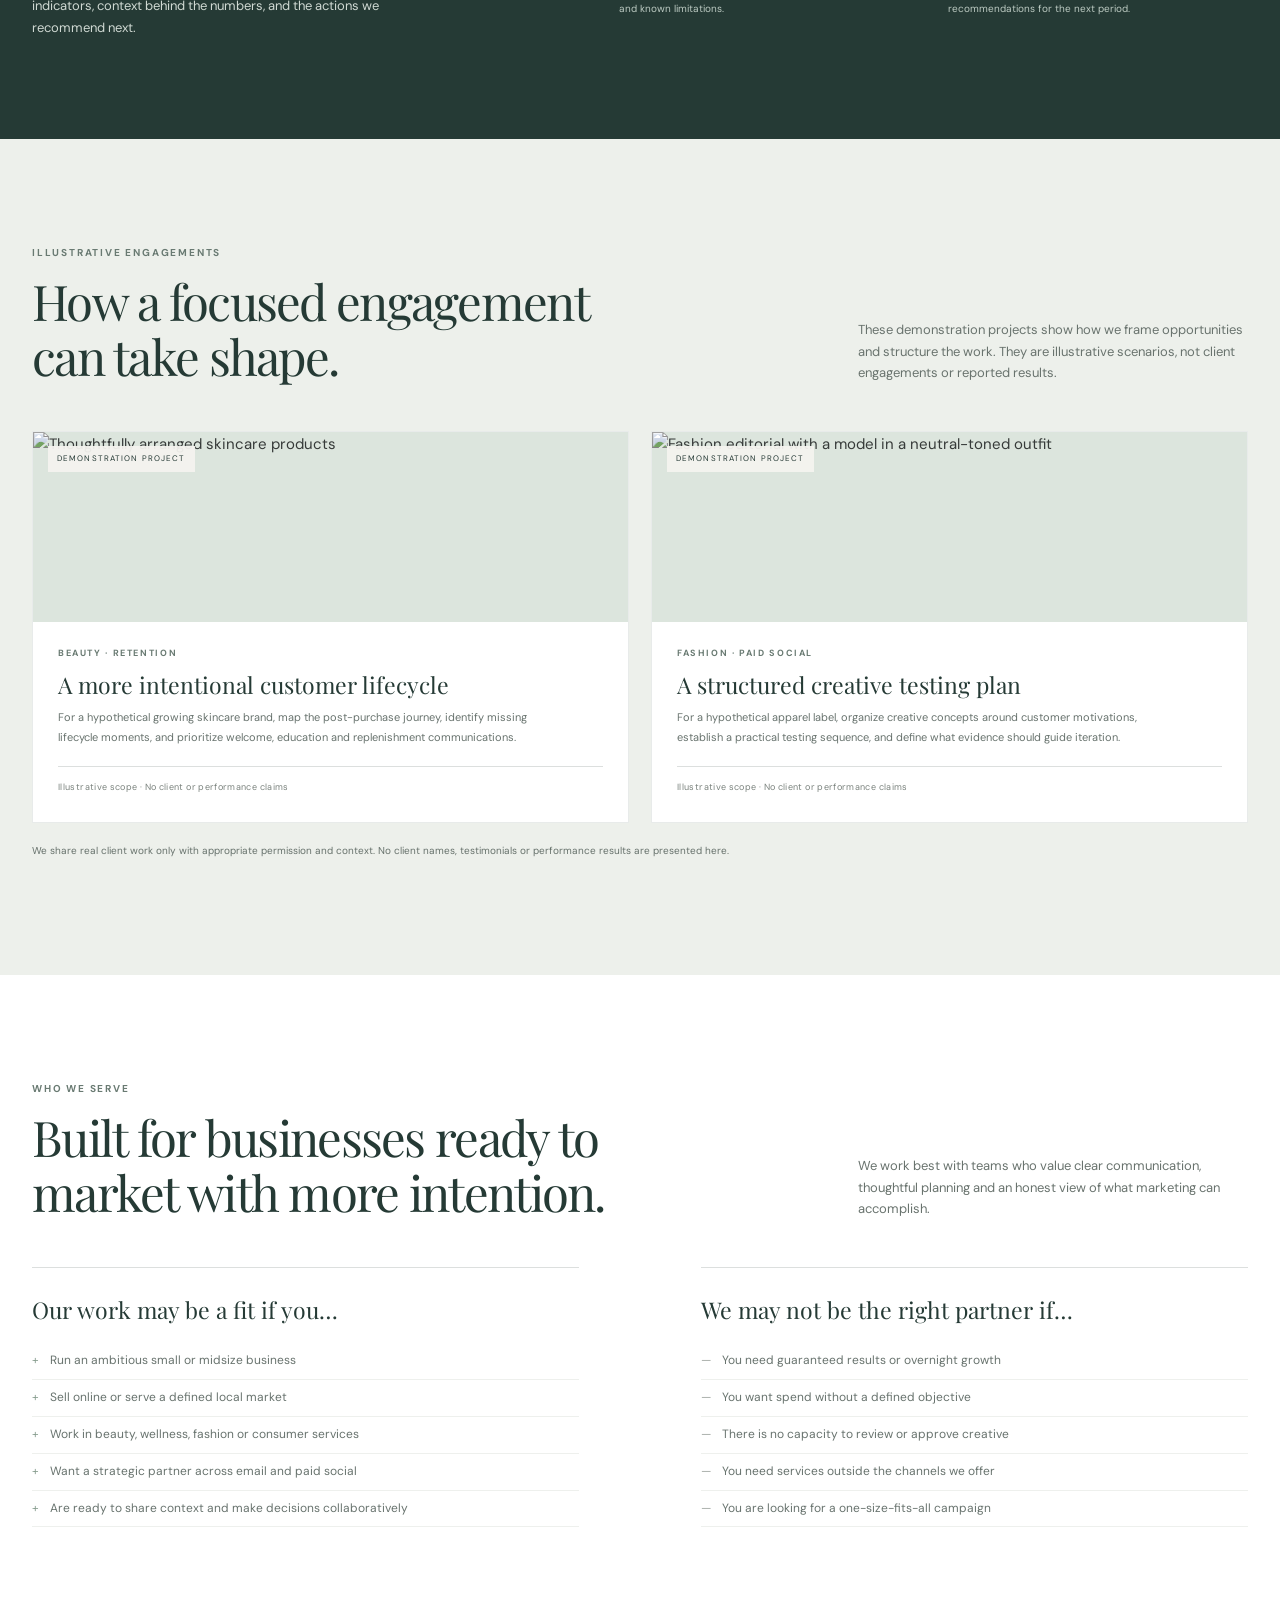
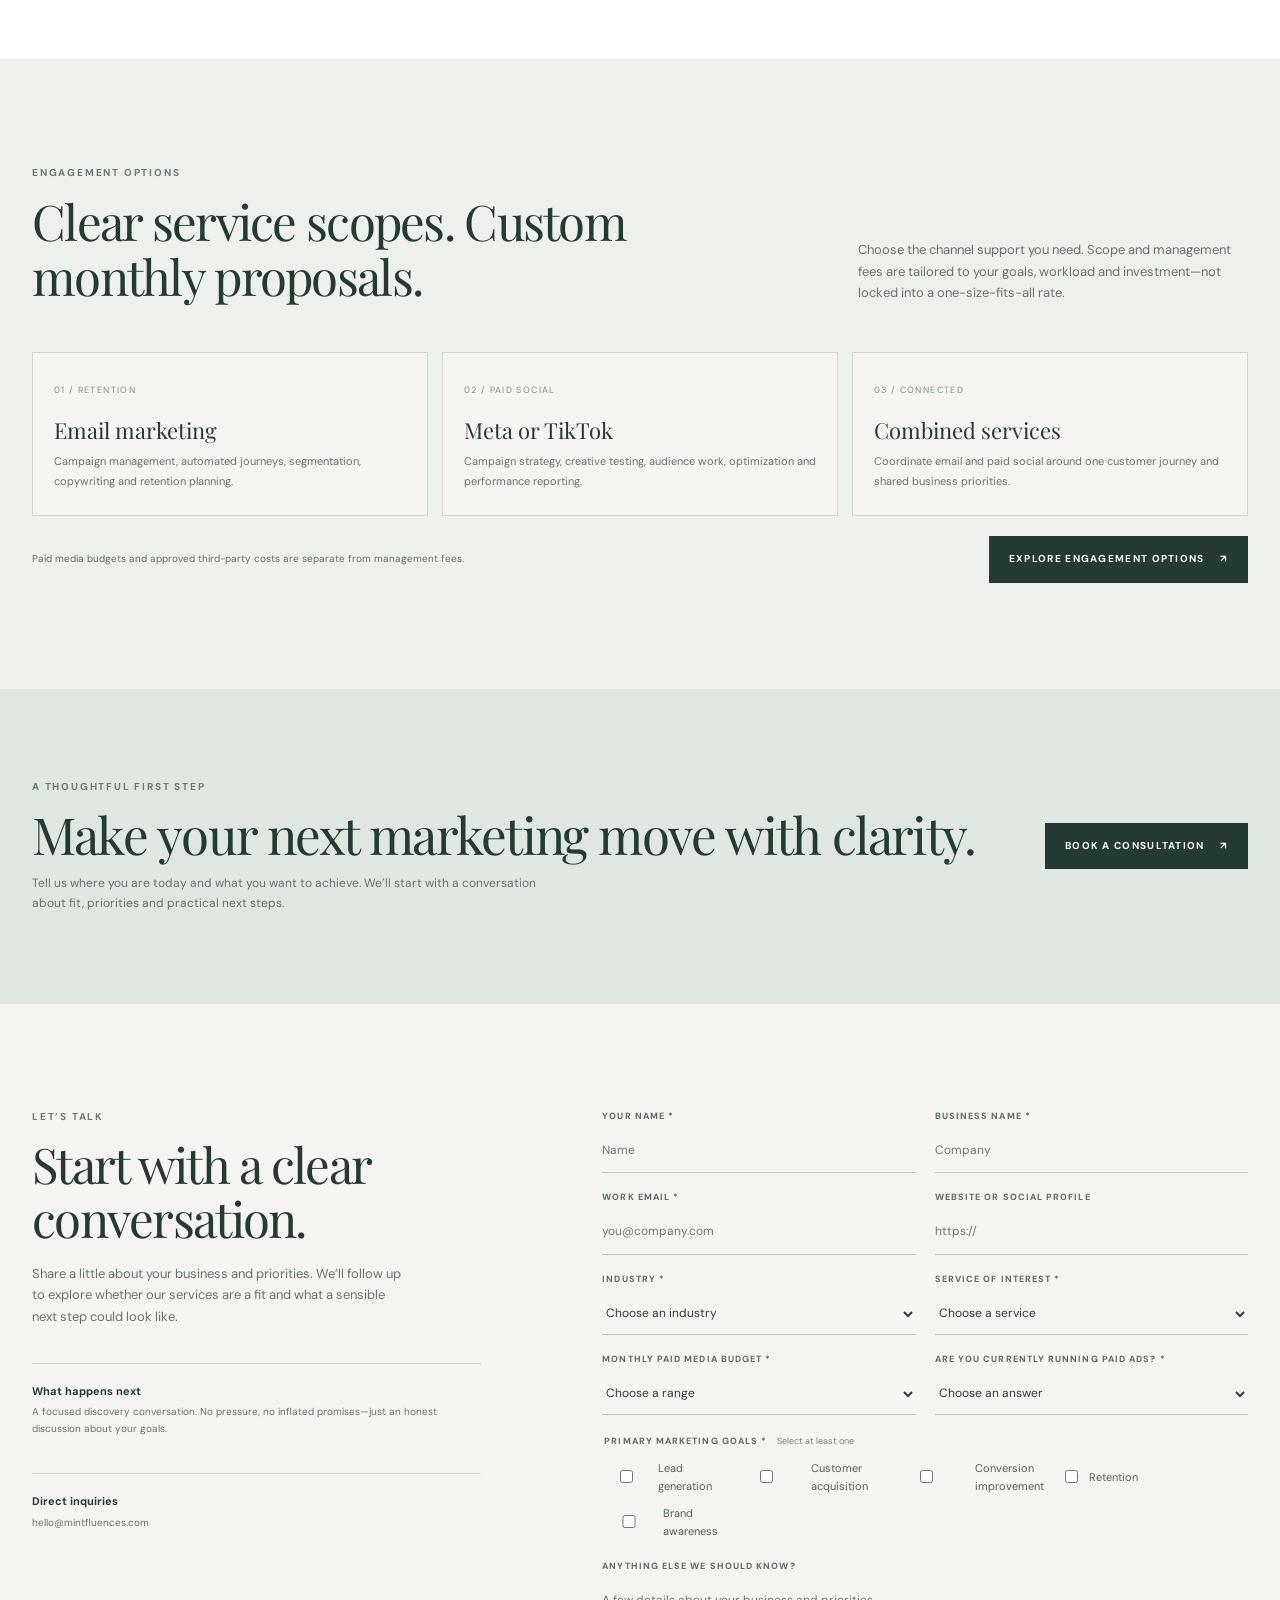
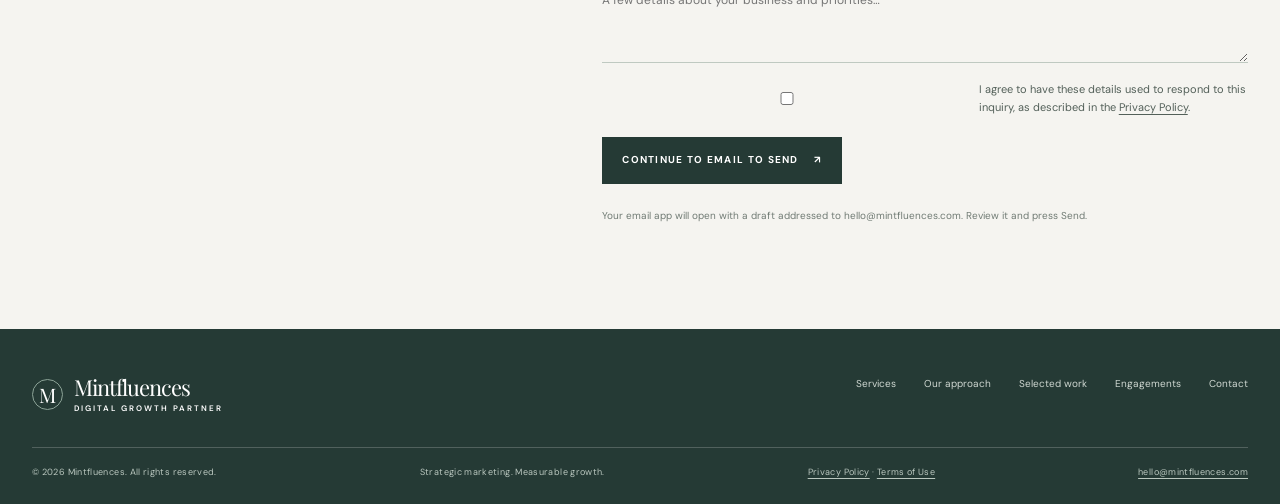
==== commit 5c497cce: "Refine header tagline typography and side rules" ====
--- a/index.html
+++ b/index.html
@@ -18,9 +18,9 @@
   <link href="https://fonts.googleapis.com/css2?family=DM+Sans:wght@400;500;600;700&family=Playfair+Display:wght@400;500;600&display=swap" rel="stylesheet" />
   <style>
     :root{--forest:#253A35;--ivory:#F5F4F0;--logo-bg:#F3F1ED;--sage:#A8BDB0;--platinum:#D5D5D0;--white:#fff;--charcoal:#343B39;--muted:#68736e;--serif:'Playfair Display',Georgia,serif;--sans:'DM Sans',Arial,sans-serif;--line:rgba(37,58,53,.16);--max:1220px}
-    *{box-sizing:border-box}html{scroll-behavior:smooth}body{margin:0;background:var(--ivory);color:var(--charcoal);font-family:var(--sans);font-size:15px;line-height:1.65;-webkit-font-smoothing:antialiased}a{color:inherit;text-decoration:none}button,input,textarea,select{font:inherit}button,a{-webkit-tap-highlight-color:transparent}.wrap{width:min(calc(100% - 64px),var(--max));margin:auto}.eyebrow{font-size:10px;letter-spacing:.18em;font-weight:700;text-transform:uppercase;color:#697a72}.serif{font-family:var(--serif);font-weight:400;letter-spacing:-.035em}.topline{background-color:var(--logo-bg);background-image:url("/header-texture.jpg");background-size:cover;background-position:center;color:var(--forest);text-align:center;padding:8px 16px;font-size:10px;letter-spacing:.15em;text-transform:uppercase}.header{height:130px;display:flex;align-items:center;border-bottom:1px solid var(--line);background-color:rgba(243,241,237,.96);background-image:url("/header-texture.jpg");background-size:cover;background-position:center;position:sticky;top:0;z-index:30}.nav{display:flex;align-items:center;justify-content:space-between}.brand{display:flex;align-items:center;gap:11px;color:var(--forest)}.header .brand{flex-direction:column;justify-content:center;gap:0;text-align:center;line-height:1}.header .brand-tagline{display:block;margin-top:1px;font:600 10px/1.15 var(--sans);letter-spacing:.21em;text-transform:uppercase;color:var(--forest);white-space:nowrap}.brand-mark{width:31px;height:31px;border:1px solid #8ca397;border-radius:50%;display:grid;place-items:center;font-family:var(--serif);font-size:20px;line-height:1}.brand-name{font-family:var(--serif);font-size:22px;line-height:1.05;letter-spacing:-.045em}.brand>img{display:block;width:218px;height:108px;object-fit:cover;object-position:center top;flex:0 0 auto}.brand-name span{display:block;font:600 8px var(--sans);letter-spacing:.25em;text-transform:uppercase;margin-top:4px}.nav-links{display:flex;align-items:center;gap:33px;font-size:11px;color:#4b5752}.nav-links a:not(.button):hover{color:#81988a}.button{display:inline-flex;align-items:center;justify-content:center;gap:15px;background:var(--forest);color:#fff;padding:14px 19px;border:1px solid var(--forest);font-size:10px;text-transform:uppercase;letter-spacing:.13em;font-weight:700;transition:.22s ease;cursor:pointer}.button:hover{background:#344d46;transform:translateY(-1px)}.button.secondary{background:transparent;color:var(--forest)}.button.secondary:hover{background:#e9ebe5}.button.light{background:var(--ivory);color:var(--forest);border-color:var(--ivory)}.menu{display:none;background:none;border:0;color:var(--forest);font-size:22px;padding:8px}.hero{min-height:635px;display:grid;grid-template-columns:1.05fr .95fr;align-items:stretch}.hero-copy{padding:92px 7% 80px max(32px,calc((100vw - var(--max))/2))}.hero-copy .eyebrow{margin-bottom:21px}.hero h1{font:400 clamp(46px,5vw,69px)/1.09 var(--serif);letter-spacing:-.045em;color:var(--forest);margin:0 0 22px;max-width:600px}.hero h1 em{font-weight:400;color:#80968a}.hero-lede{max-width:505px;color:#64706b;font-size:15px;line-height:1.85;margin:0 0 29px}.hero-actions{display:flex;align-items:center;gap:22px;flex-wrap:wrap}.text-link{font-size:10px;letter-spacing:.13em;text-transform:uppercase;font-weight:700;border-bottom:1px solid #8ea094;padding-bottom:4px}.hero-note{border-top:1px solid var(--line);padding-top:18px;margin-top:56px;max-width:465px;display:flex;gap:22px;color:#758079;font-size:10px;letter-spacing:.06em}.hero-note strong{color:var(--forest);font-weight:600}.hero-visual{min-height:635px;position:relative;overflow:hidden;background:#dfe5df}.hero-visual img{width:100%;height:100%;object-fit:cover;position:absolute;inset:0;filter:saturate(.65)}.visual-overlay{position:absolute;inset:0;background:linear-gradient(180deg,rgba(37,58,53,.02) 35%,rgba(37,58,53,.54) 100%)}.visual-label{position:absolute;left:35px;bottom:31px;color:white}.visual-label .eyebrow{color:#e8eee9}.visual-label p{font:400 27px/1.2 var(--serif);margin:9px 0 0}.hero-index{position:absolute;top:26px;right:29px;color:white;font-size:10px;letter-spacing:.16em}.strip{background:#e7e9e3;border-block:1px solid var(--line);padding:19px 0}.strip-inner{display:flex;justify-content:space-between;gap:24px;align-items:center}.strip-label{font-size:9px;letter-spacing:.18em;color:#737e77;text-transform:uppercase;white-space:nowrap}.strip-items{display:flex;gap:clamp(18px,4vw,58px);align-items:center;color:#45534c;font:400 15px var(--serif)}.strip-items span:before{content:'—';color:#90a197;margin-right:11px;font:400 12px var(--sans)}section{scroll-margin-top:94px}.section{padding:106px 0}.section-heading{display:flex;justify-content:space-between;gap:50px;align-items:end;margin-bottom:48px}.section-heading h2{font:400 clamp(35px,4vw,49px)/1.12 var(--serif);letter-spacing:-.035em;color:var(--forest);max-width:620px;margin:12px 0 0}.section-heading p{max-width:390px;color:#69736e;font-size:13px;margin:0}.services{background:var(--white)}.service-grid{display:grid;grid-template-columns:repeat(3,1fr);border-block:1px solid var(--line)}.service{padding:33px 30px 35px 0;border-right:1px solid var(--line);margin-right:30px;position:relative}.service:last-child{border:0;margin:0;padding-right:0}.service-num{font-size:10px;letter-spacing:.16em;color:#82938a}.service h3{font:400 25px var(--serif);color:var(--forest);margin:29px 0 12px}.service p{font-size:12px;line-height:1.85;color:#6c7671;min-height:66px;margin:0 0 20px}.service ul{list-style:none;padding:0;margin:0 0 23px}.service li{font-size:11px;padding:7px 0;border-bottom:1px solid #edf0ec;color:#46534d}.service li:before{content:'↗';color:#8aa091;margin-right:9px}.small-link{font-size:9px;text-transform:uppercase;letter-spacing:.14em;font-weight:700;color:var(--forest)}.approach{display:grid;grid-template-columns:.85fr 1.15fr;gap:10%;align-items:start}.approach-intro{position:sticky;top:125px}.approach-intro h2{font:400 clamp(35px,4vw,48px)/1.14 var(--serif);color:var(--forest);margin:14px 0 18px;letter-spacing:-.035em}.approach-intro p{font-size:13px;color:#68736e;max-width:400px;margin:0 0 25px}.steps{border-top:1px solid var(--line)}.step{display:grid;grid-template-columns:52px 1fr;gap:20px;border-bottom:1px solid var(--line);padding:23px 0}.step-num{font:400 20px var(--serif);color:#80958a}.step h3{font-size:14px;color:var(--forest);margin:0 0 6px}.step p{font-size:12px;line-height:1.8;color:#6e7872;margin:0;max-width:560px}.measure{background:var(--forest);color:var(--ivory);padding:88px 0}.measure .eyebrow{color:#b9cbbf}.measure-grid{display:grid;grid-template-columns:.85fr 1.15fr;gap:10%;align-items:center}.measure h2{font:400 clamp(34px,4vw,47px)/1.12 var(--serif);letter-spacing:-.035em;margin:15px 0 18px}.measure p{color:#d0d9d3;font-size:13px;max-width:420px}.measure-list{display:grid;grid-template-columns:1fr 1fr;gap:0 30px}.metric{border-top:1px solid rgba(255,255,255,.27);padding:18px 0}.metric strong{display:block;font:400 19px var(--serif);margin-bottom:5px}.metric span{font-size:10px;color:#bdcbc3;line-height:1.6;display:block}.work{background:#edf0eb}.case-grid{display:grid;grid-template-columns:1fr 1fr;gap:22px}.case{background:var(--white);border:1px solid rgba(37,58,53,.1)}.case-visual{height:190px;position:relative;overflow:hidden;background:#dce5dd}.case-visual img{width:100%;height:100%;object-fit:cover;filter:saturate(.55)}.case-tag{position:absolute;top:14px;left:15px;background:rgba(245,244,240,.94);padding:6px 9px;text-transform:uppercase;font-size:8px;letter-spacing:.14em;color:var(--forest)}.case-content{padding:24px 25px 27px}.case-content .eyebrow{font-size:9px}.case h3{font:400 23px var(--serif);color:var(--forest);margin:8px 0}.case p{font-size:11px;color:#68736e;line-height:1.8;margin:0;max-width:500px}.case-foot{margin-top:18px;padding-top:13px;border-top:1px solid var(--line);font-size:9px;color:#7a827d;letter-spacing:.04em}.case-note{margin-top:20px;color:#66716b;font-size:10px;max-width:780px}.fit{background:var(--white)}.fit-grid{display:grid;grid-template-columns:1fr 1fr;gap:10%;}.fit-box{padding:26px 0;border-top:1px solid var(--line)}.fit-box h3{font:400 23px var(--serif);color:var(--forest);margin:0 0 18px}.fit-box ul{padding:0;margin:0;list-style:none}.fit-box li{font-size:12px;color:#68736e;padding:8px 0;border-bottom:1px solid #eef0ed}.fit-box li:before{content:'+';color:#8ba092;margin-right:11px}.fit-box.not li:before{content:'—';color:#a0a6a1}.cta{padding:90px 0;background:#dfe7e0}.cta-inner{display:grid;grid-template-columns:1fr auto;gap:30px;align-items:center}.cta h2{font:400 clamp(36px,4vw,51px)/1.12 var(--serif);color:var(--forest);letter-spacing:-.035em;margin:11px 0}.cta p{font-size:12px;color:#66736c;max-width:540px;margin:0}.contact{padding:105px 0;background:var(--ivory)}.contact-grid{display:grid;grid-template-columns:.82fr 1.18fr;gap:10%}.contact-copy h2{font:400 clamp(37px,4vw,49px)/1.1 var(--serif);color:var(--forest);letter-spacing:-.035em;margin:12px 0 18px}.contact-copy p{font-size:13px;color:#69736e;max-width:380px}.contact-detail{margin-top:36px;border-top:1px solid var(--line);padding-top:18px;font-size:10px;color:#69736e}.contact-detail strong{display:block;color:var(--forest);font-size:11px;margin-bottom:4px}.form{display:grid;grid-template-columns:1fr 1fr;gap:17px 19px}.field{display:flex;flex-direction:column;gap:7px}.field.full{grid-column:1/-1}.field label{font-size:9px;letter-spacing:.12em;text-transform:uppercase;color:#5d6963;font-weight:700}.field input,.field select,.field textarea{width:100%;background:transparent;border:0;border-bottom:1px solid #bfc9c1;padding:10px 0 12px;color:var(--charcoal);outline:none;font-size:12px}.field input:focus,.field select:focus,.field textarea:focus{border-color:var(--forest)}.field textarea{resize:vertical;min-height:82px}.form .button{justify-self:start;margin-top:4px}.form-status{grid-column:1/-1;font-size:11px;color:var(--forest);margin:0;min-height:20px}.footer{background:var(--forest);color:#e5eae6;padding:47px 0 24px}.footer-top{display:flex;justify-content:space-between;align-items:start;gap:30px;padding-bottom:34px;border-bottom:1px solid rgba(255,255,255,.2)}.footer .brand{color:#fff}.footer .brand-mark{border-color:#8ca397}.footer-nav{display:flex;gap:28px;font-size:10px;color:#d0d8d2}.footer-bottom{display:flex;justify-content:space-between;gap:20px;padding-top:17px;color:#bac7bf;font-size:9px;letter-spacing:.04em}.footer-bottom a{text-decoration:underline;text-underline-offset:3px}.fade{opacity:0;transform:translateY(12px);transition:opacity .7s ease,transform .7s ease}.fade.in{opacity:1;transform:none}
+    *{box-sizing:border-box}html{scroll-behavior:smooth}body{margin:0;background:var(--ivory);color:var(--charcoal);font-family:var(--sans);font-size:15px;line-height:1.65;-webkit-font-smoothing:antialiased}a{color:inherit;text-decoration:none}button,input,textarea,select{font:inherit}button,a{-webkit-tap-highlight-color:transparent}.wrap{width:min(calc(100% - 64px),var(--max));margin:auto}.eyebrow{font-size:10px;letter-spacing:.18em;font-weight:700;text-transform:uppercase;color:#697a72}.serif{font-family:var(--serif);font-weight:400;letter-spacing:-.035em}.topline{background-color:var(--logo-bg);background-image:url("/header-texture.jpg");background-size:cover;background-position:center;color:var(--forest);text-align:center;padding:8px 16px;font-size:10px;letter-spacing:.15em;text-transform:uppercase}.header{height:130px;display:flex;align-items:center;border-bottom:1px solid var(--line);background-color:rgba(243,241,237,.96);background-image:url("/header-texture.jpg");background-size:cover;background-position:center;position:sticky;top:0;z-index:30}.nav{display:flex;align-items:center;justify-content:space-between}.brand{display:flex;align-items:center;gap:11px;color:var(--forest)}.header .brand{flex-direction:column;justify-content:center;gap:0;text-align:center;line-height:1;transform:translateY(-5px)}.header .brand-tagline{display:flex;align-items:center;justify-content:center;gap:8px;margin-top:2px;font:500 12px/1 var(--serif);letter-spacing:.035em;color:var(--forest);white-space:nowrap}.header .brand-tagline:before,.header .brand-tagline:after{content:"";display:block;width:23px;height:1px;background:#8ca397;flex:0 0 auto}.brand-mark{width:31px;height:31px;border:1px solid #8ca397;border-radius:50%;display:grid;place-items:center;font-family:var(--serif);font-size:20px;line-height:1}.brand-name{font-family:var(--serif);font-size:22px;line-height:1.05;letter-spacing:-.045em}.brand>img{display:block;width:218px;height:108px;object-fit:cover;object-position:center top;flex:0 0 auto}.brand-name span{display:block;font:600 8px var(--sans);letter-spacing:.25em;text-transform:uppercase;margin-top:4px}.nav-links{display:flex;align-items:center;gap:33px;font-size:11px;color:#4b5752}.nav-links a:not(.button):hover{color:#81988a}.button{display:inline-flex;align-items:center;justify-content:center;gap:15px;background:var(--forest);color:#fff;padding:14px 19px;border:1px solid var(--forest);font-size:10px;text-transform:uppercase;letter-spacing:.13em;font-weight:700;transition:.22s ease;cursor:pointer}.button:hover{background:#344d46;transform:translateY(-1px)}.button.secondary{background:transparent;color:var(--forest)}.button.secondary:hover{background:#e9ebe5}.button.light{background:var(--ivory);color:var(--forest);border-color:var(--ivory)}.menu{display:none;background:none;border:0;color:var(--forest);font-size:22px;padding:8px}.hero{min-height:635px;display:grid;grid-template-columns:1.05fr .95fr;align-items:stretch}.hero-copy{padding:92px 7% 80px max(32px,calc((100vw - var(--max))/2))}.hero-copy .eyebrow{margin-bottom:21px}.hero h1{font:400 clamp(46px,5vw,69px)/1.09 var(--serif);letter-spacing:-.045em;color:var(--forest);margin:0 0 22px;max-width:600px}.hero h1 em{font-weight:400;color:#80968a}.hero-lede{max-width:505px;color:#64706b;font-size:15px;line-height:1.85;margin:0 0 29px}.hero-actions{display:flex;align-items:center;gap:22px;flex-wrap:wrap}.text-link{font-size:10px;letter-spacing:.13em;text-transform:uppercase;font-weight:700;border-bottom:1px solid #8ea094;padding-bottom:4px}.hero-note{border-top:1px solid var(--line);padding-top:18px;margin-top:56px;max-width:465px;display:flex;gap:22px;color:#758079;font-size:10px;letter-spacing:.06em}.hero-note strong{color:var(--forest);font-weight:600}.hero-visual{min-height:635px;position:relative;overflow:hidden;background:#dfe5df}.hero-visual img{width:100%;height:100%;object-fit:cover;position:absolute;inset:0;filter:saturate(.65)}.visual-overlay{position:absolute;inset:0;background:linear-gradient(180deg,rgba(37,58,53,.02) 35%,rgba(37,58,53,.54) 100%)}.visual-label{position:absolute;left:35px;bottom:31px;color:white}.visual-label .eyebrow{color:#e8eee9}.visual-label p{font:400 27px/1.2 var(--serif);margin:9px 0 0}.hero-index{position:absolute;top:26px;right:29px;color:white;font-size:10px;letter-spacing:.16em}.strip{background:#e7e9e3;border-block:1px solid var(--line);padding:19px 0}.strip-inner{display:flex;justify-content:space-between;gap:24px;align-items:center}.strip-label{font-size:9px;letter-spacing:.18em;color:#737e77;text-transform:uppercase;white-space:nowrap}.strip-items{display:flex;gap:clamp(18px,4vw,58px);align-items:center;color:#45534c;font:400 15px var(--serif)}.strip-items span:before{content:'—';color:#90a197;margin-right:11px;font:400 12px var(--sans)}section{scroll-margin-top:94px}.section{padding:106px 0}.section-heading{display:flex;justify-content:space-between;gap:50px;align-items:end;margin-bottom:48px}.section-heading h2{font:400 clamp(35px,4vw,49px)/1.12 var(--serif);letter-spacing:-.035em;color:var(--forest);max-width:620px;margin:12px 0 0}.section-heading p{max-width:390px;color:#69736e;font-size:13px;margin:0}.services{background:var(--white)}.service-grid{display:grid;grid-template-columns:repeat(3,1fr);border-block:1px solid var(--line)}.service{padding:33px 30px 35px 0;border-right:1px solid var(--line);margin-right:30px;position:relative}.service:last-child{border:0;margin:0;padding-right:0}.service-num{font-size:10px;letter-spacing:.16em;color:#82938a}.service h3{font:400 25px var(--serif);color:var(--forest);margin:29px 0 12px}.service p{font-size:12px;line-height:1.85;color:#6c7671;min-height:66px;margin:0 0 20px}.service ul{list-style:none;padding:0;margin:0 0 23px}.service li{font-size:11px;padding:7px 0;border-bottom:1px solid #edf0ec;color:#46534d}.service li:before{content:'↗';color:#8aa091;margin-right:9px}.small-link{font-size:9px;text-transform:uppercase;letter-spacing:.14em;font-weight:700;color:var(--forest)}.approach{display:grid;grid-template-columns:.85fr 1.15fr;gap:10%;align-items:start}.approach-intro{position:sticky;top:125px}.approach-intro h2{font:400 clamp(35px,4vw,48px)/1.14 var(--serif);color:var(--forest);margin:14px 0 18px;letter-spacing:-.035em}.approach-intro p{font-size:13px;color:#68736e;max-width:400px;margin:0 0 25px}.steps{border-top:1px solid var(--line)}.step{display:grid;grid-template-columns:52px 1fr;gap:20px;border-bottom:1px solid var(--line);padding:23px 0}.step-num{font:400 20px var(--serif);color:#80958a}.step h3{font-size:14px;color:var(--forest);margin:0 0 6px}.step p{font-size:12px;line-height:1.8;color:#6e7872;margin:0;max-width:560px}.measure{background:var(--forest);color:var(--ivory);padding:88px 0}.measure .eyebrow{color:#b9cbbf}.measure-grid{display:grid;grid-template-columns:.85fr 1.15fr;gap:10%;align-items:center}.measure h2{font:400 clamp(34px,4vw,47px)/1.12 var(--serif);letter-spacing:-.035em;margin:15px 0 18px}.measure p{color:#d0d9d3;font-size:13px;max-width:420px}.measure-list{display:grid;grid-template-columns:1fr 1fr;gap:0 30px}.metric{border-top:1px solid rgba(255,255,255,.27);padding:18px 0}.metric strong{display:block;font:400 19px var(--serif);margin-bottom:5px}.metric span{font-size:10px;color:#bdcbc3;line-height:1.6;display:block}.work{background:#edf0eb}.case-grid{display:grid;grid-template-columns:1fr 1fr;gap:22px}.case{background:var(--white);border:1px solid rgba(37,58,53,.1)}.case-visual{height:190px;position:relative;overflow:hidden;background:#dce5dd}.case-visual img{width:100%;height:100%;object-fit:cover;filter:saturate(.55)}.case-tag{position:absolute;top:14px;left:15px;background:rgba(245,244,240,.94);padding:6px 9px;text-transform:uppercase;font-size:8px;letter-spacing:.14em;color:var(--forest)}.case-content{padding:24px 25px 27px}.case-content .eyebrow{font-size:9px}.case h3{font:400 23px var(--serif);color:var(--forest);margin:8px 0}.case p{font-size:11px;color:#68736e;line-height:1.8;margin:0;max-width:500px}.case-foot{margin-top:18px;padding-top:13px;border-top:1px solid var(--line);font-size:9px;color:#7a827d;letter-spacing:.04em}.case-note{margin-top:20px;color:#66716b;font-size:10px;max-width:780px}.fit{background:var(--white)}.fit-grid{display:grid;grid-template-columns:1fr 1fr;gap:10%;}.fit-box{padding:26px 0;border-top:1px solid var(--line)}.fit-box h3{font:400 23px var(--serif);color:var(--forest);margin:0 0 18px}.fit-box ul{padding:0;margin:0;list-style:none}.fit-box li{font-size:12px;color:#68736e;padding:8px 0;border-bottom:1px solid #eef0ed}.fit-box li:before{content:'+';color:#8ba092;margin-right:11px}.fit-box.not li:before{content:'—';color:#a0a6a1}.cta{padding:90px 0;background:#dfe7e0}.cta-inner{display:grid;grid-template-columns:1fr auto;gap:30px;align-items:center}.cta h2{font:400 clamp(36px,4vw,51px)/1.12 var(--serif);color:var(--forest);letter-spacing:-.035em;margin:11px 0}.cta p{font-size:12px;color:#66736c;max-width:540px;margin:0}.contact{padding:105px 0;background:var(--ivory)}.contact-grid{display:grid;grid-template-columns:.82fr 1.18fr;gap:10%}.contact-copy h2{font:400 clamp(37px,4vw,49px)/1.1 var(--serif);color:var(--forest);letter-spacing:-.035em;margin:12px 0 18px}.contact-copy p{font-size:13px;color:#69736e;max-width:380px}.contact-detail{margin-top:36px;border-top:1px solid var(--line);padding-top:18px;font-size:10px;color:#69736e}.contact-detail strong{display:block;color:var(--forest);font-size:11px;margin-bottom:4px}.form{display:grid;grid-template-columns:1fr 1fr;gap:17px 19px}.field{display:flex;flex-direction:column;gap:7px}.field.full{grid-column:1/-1}.field label{font-size:9px;letter-spacing:.12em;text-transform:uppercase;color:#5d6963;font-weight:700}.field input,.field select,.field textarea{width:100%;background:transparent;border:0;border-bottom:1px solid #bfc9c1;padding:10px 0 12px;color:var(--charcoal);outline:none;font-size:12px}.field input:focus,.field select:focus,.field textarea:focus{border-color:var(--forest)}.field textarea{resize:vertical;min-height:82px}.form .button{justify-self:start;margin-top:4px}.form-status{grid-column:1/-1;font-size:11px;color:var(--forest);margin:0;min-height:20px}.footer{background:var(--forest);color:#e5eae6;padding:47px 0 24px}.footer-top{display:flex;justify-content:space-between;align-items:start;gap:30px;padding-bottom:34px;border-bottom:1px solid rgba(255,255,255,.2)}.footer .brand{color:#fff}.footer .brand-mark{border-color:#8ca397}.footer-nav{display:flex;gap:28px;font-size:10px;color:#d0d8d2}.footer-bottom{display:flex;justify-content:space-between;gap:20px;padding-top:17px;color:#bac7bf;font-size:9px;letter-spacing:.04em}.footer-bottom a{text-decoration:underline;text-underline-offset:3px}.fade{opacity:0;transform:translateY(12px);transition:opacity .7s ease,transform .7s ease}.fade.in{opacity:1;transform:none}
     @media(max-width:900px){.header{height:114px}.brand>img{width:190px;height:94px}.wrap{width:min(calc(100% - 42px),var(--max))}.nav-links{gap:18px}.hero{min-height:560px}.hero-copy{padding:75px 25px 55px 32px}.hero-visual{min-height:560px}.strip-inner{align-items:flex-start;flex-direction:column}.section{padding:82px 0}.approach,.measure-grid{gap:7%}.service{padding-right:20px;margin-right:20px}.contact-grid{gap:6%}}
-    @media(max-width:680px){.wrap{width:calc(100% - 38px)}.topline{font-size:8px}.header{height:108px}.brand>img{width:174px;height:86px}.header .brand-tagline{font-size:9px;letter-spacing:.14em}section{scroll-margin-top:108px}.menu{display:block}.nav-links{display:none;position:absolute;top:107px;left:0;right:0;background-color:rgba(243,241,237,.94);background-image:url("/header-texture.jpg");background-size:cover;background-position:center;border-bottom:1px solid var(--line);padding:21px 22px 25px;flex-direction:column;align-items:stretch;gap:17px}.nav-links.open{display:flex}.nav-links .button{align-self:flex-start}.hero{display:flex;flex-direction:column}.hero-copy{padding:65px 22px 42px}.hero h1{font-size:48px}.hero-note{margin-top:37px}.hero-visual{min-height:380px}.strip-items{flex-wrap:wrap;row-gap:10px}.section-heading{display:block}.section-heading p{margin-top:17px}.service-grid{grid-template-columns:1fr}.service,.service:last-child{padding:24px 0;border:0;border-bottom:1px solid var(--line);margin:0}.service h3{margin-top:17px}.service p{min-height:0}.approach,.measure-grid,.contact-grid{grid-template-columns:1fr;gap:38px}.approach-intro{position:static}.measure-list{gap:0 18px}.case-grid,.fit-grid{grid-template-columns:1fr}.case-visual{height:180px}.cta-inner{grid-template-columns:1fr}.cta-inner .button{justify-self:start}.contact{padding:78px 0}.form{grid-template-columns:1fr}.field.full{grid-column:auto}.form-status{grid-column:auto}.footer-top,.footer-bottom{flex-direction:column}.footer-nav{flex-wrap:wrap;gap:15px 22px}.footer-bottom{gap:7px}}
+    @media(max-width:680px){.wrap{width:calc(100% - 38px)}.topline{font-size:8px}.header{height:108px}.brand>img{width:174px;height:86px}.header .brand-tagline{font-size:10px;letter-spacing:.025em;gap:6px}.header .brand-tagline:before,.header .brand-tagline:after{width:15px}section{scroll-margin-top:108px}.menu{display:block}.nav-links{display:none;position:absolute;top:107px;left:0;right:0;background-color:rgba(243,241,237,.94);background-image:url("/header-texture.jpg");background-size:cover;background-position:center;border-bottom:1px solid var(--line);padding:21px 22px 25px;flex-direction:column;align-items:stretch;gap:17px}.nav-links.open{display:flex}.nav-links .button{align-self:flex-start}.hero{display:flex;flex-direction:column}.hero-copy{padding:65px 22px 42px}.hero h1{font-size:48px}.hero-note{margin-top:37px}.hero-visual{min-height:380px}.strip-items{flex-wrap:wrap;row-gap:10px}.section-heading{display:block}.section-heading p{margin-top:17px}.service-grid{grid-template-columns:1fr}.service,.service:last-child{padding:24px 0;border:0;border-bottom:1px solid var(--line);margin:0}.service h3{margin-top:17px}.service p{min-height:0}.approach,.measure-grid,.contact-grid{grid-template-columns:1fr;gap:38px}.approach-intro{position:static}.measure-list{gap:0 18px}.case-grid,.fit-grid{grid-template-columns:1fr}.case-visual{height:180px}.cta-inner{grid-template-columns:1fr}.cta-inner .button{justify-self:start}.contact{padding:78px 0}.form{grid-template-columns:1fr}.field.full{grid-column:auto}.form-status{grid-column:auto}.footer-top,.footer-bottom{flex-direction:column}.footer-nav{flex-wrap:wrap;gap:15px 22px}.footer-bottom{gap:7px}}
     @media(prefers-reduced-motion:reduce){html{scroll-behavior:auto}*,*:before,*:after{transition:none!important;animation:none!important}.fade{opacity:1;transform:none}}
 
     .skip-link{position:absolute;left:12px;top:-60px;background:var(--forest);color:#fff;padding:10px 14px;z-index:100}.skip-link:focus{top:12px}a:focus-visible,button:focus-visible,input:focus-visible,select:focus-visible,textarea:focus-visible{outline:3px solid #657f71;outline-offset:3px}.service-grid{gap:16px;border:0}.service,.service:last-child{background:#F5F4F0;border:1px solid var(--line);margin:0;padding:29px 25px}.service h3 a{color:inherit}.service:hover{border-color:#91a89a}.why{background:#edf0eb}.why-grid{display:grid;grid-template-columns:.9fr 1.1fr;gap:9%;align-items:start}.why-title{font:400 clamp(35px,4vw,49px)/1.12 var(--serif);letter-spacing:-.035em;color:var(--forest);margin:12px 0 16px}.why-lede{font-size:13px;color:#68736e;max-width:440px;margin:0 0 24px}.why-points{border-top:1px solid var(--line)}.why-points article{display:grid;grid-template-columns:36px 1fr;gap:15px;border-bottom:1px solid var(--line);padding:20px 0}.why-points article>span{font:400 18px var(--serif);color:#80958a}.why-points h3{font-size:14px;color:var(--forest);margin:0 0 5px}.why-points p{font-size:12px;color:#68736e;margin:0;line-height:1.8}.hero-actions .button{padding:16px 23px}.services .service{transition:border-color .2s,transform .2s}.services .service:hover{transform:translateY(-3px)}@media(max-width:680px){.service-grid{gap:10px}.service,.service:last-child{padding:24px 20px}.why-grid{grid-template-columns:1fr;gap:34px}}
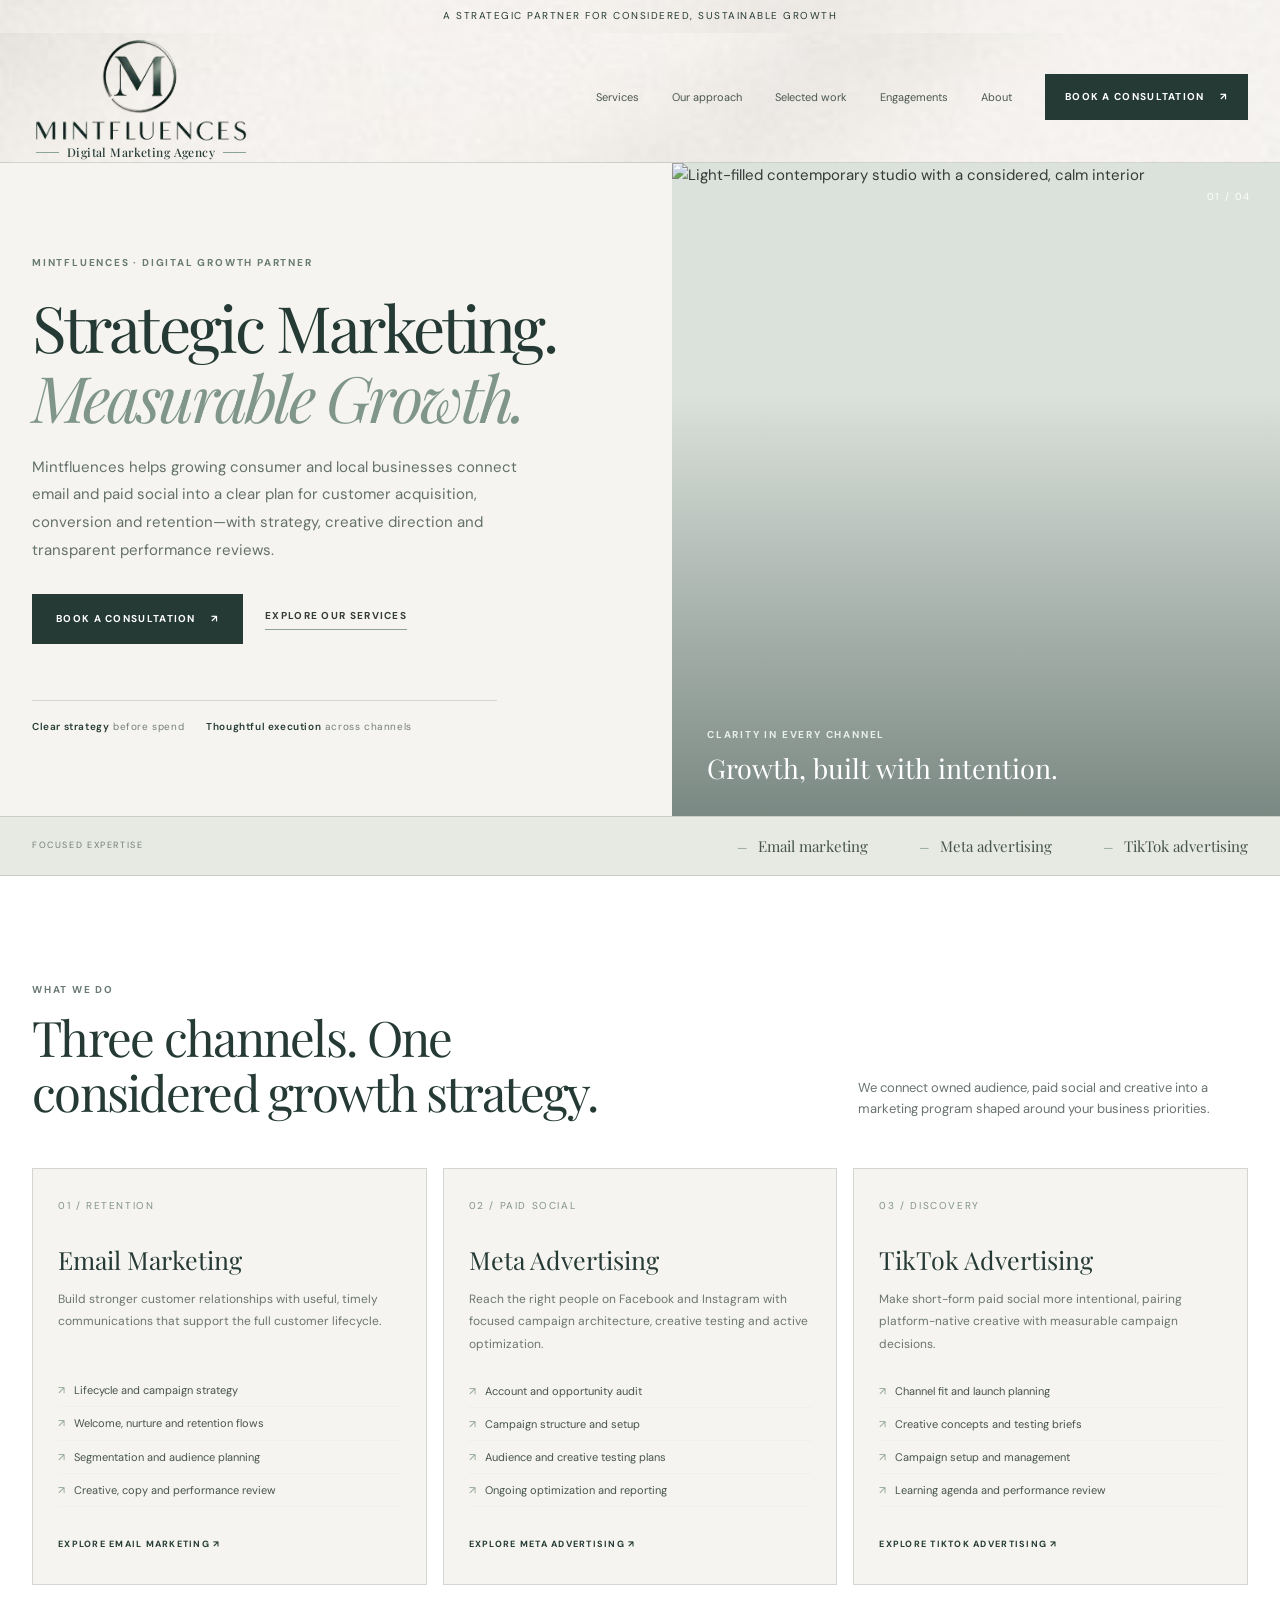
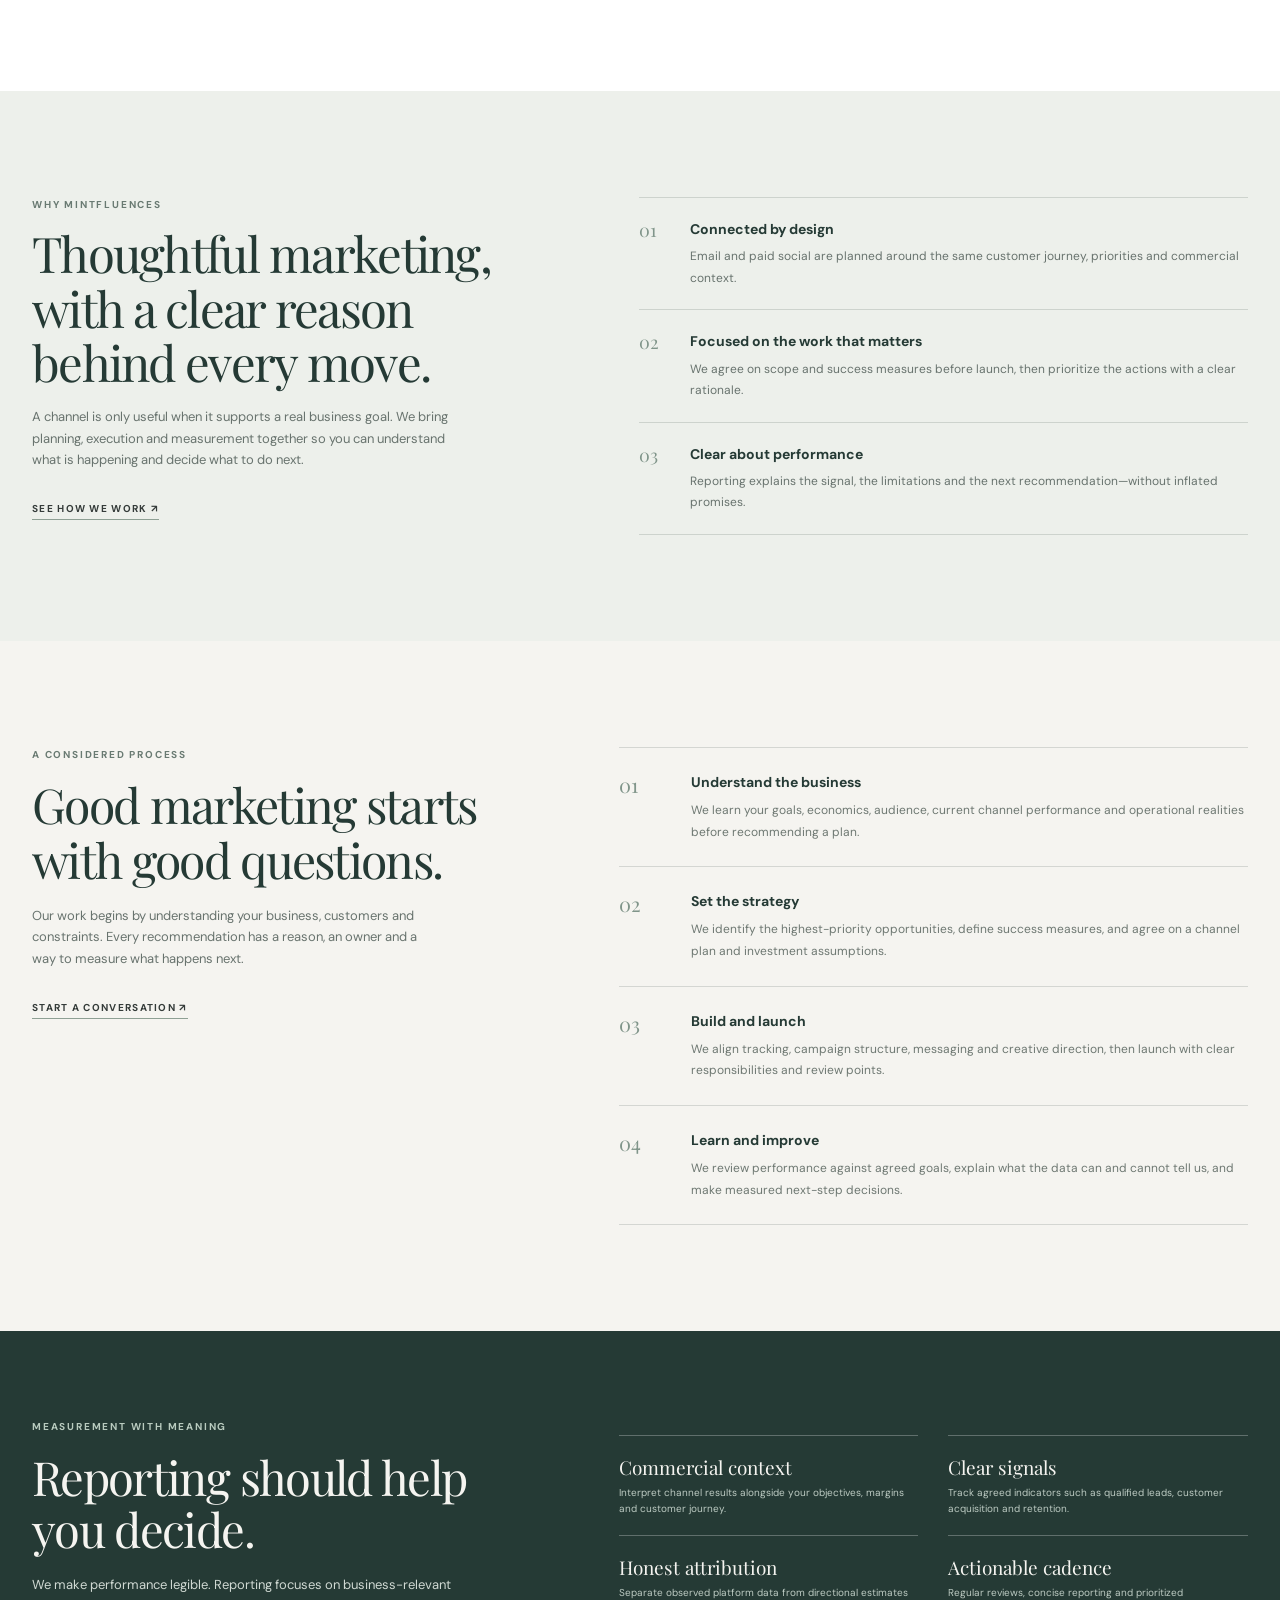
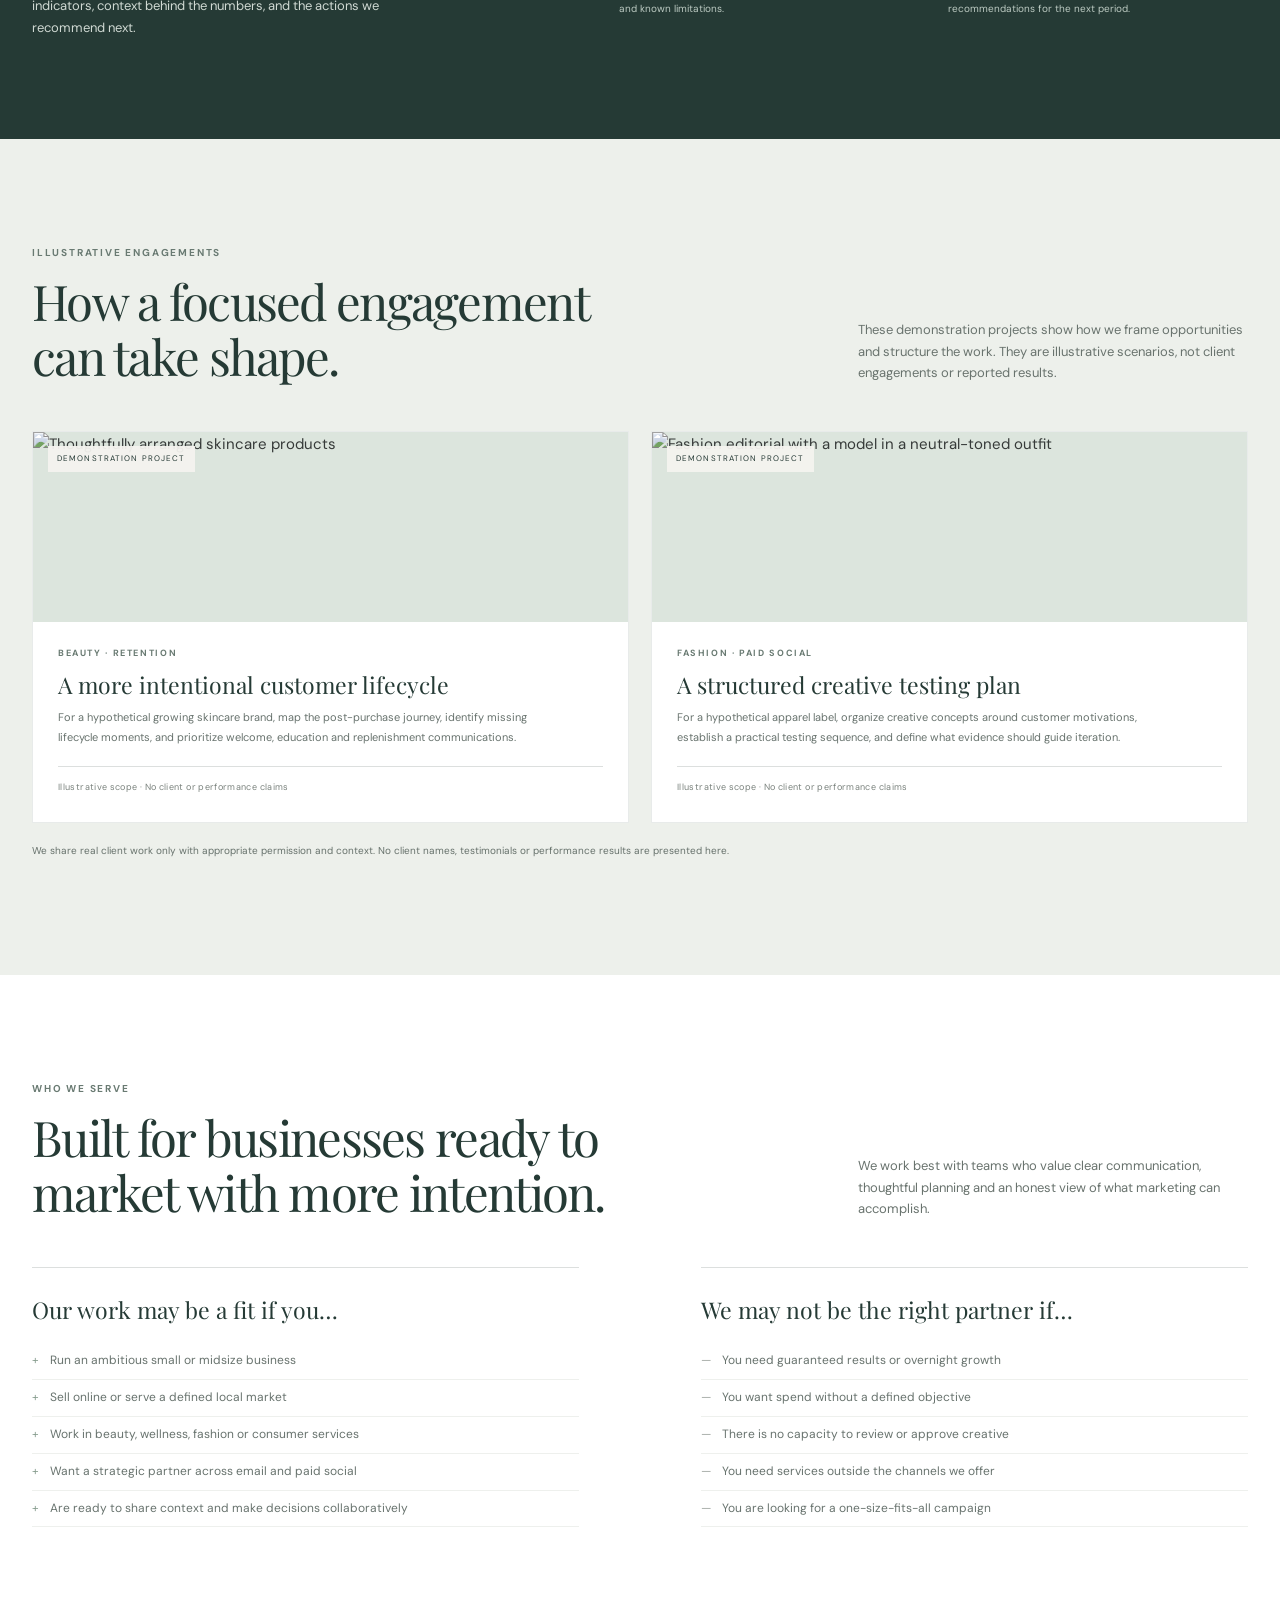
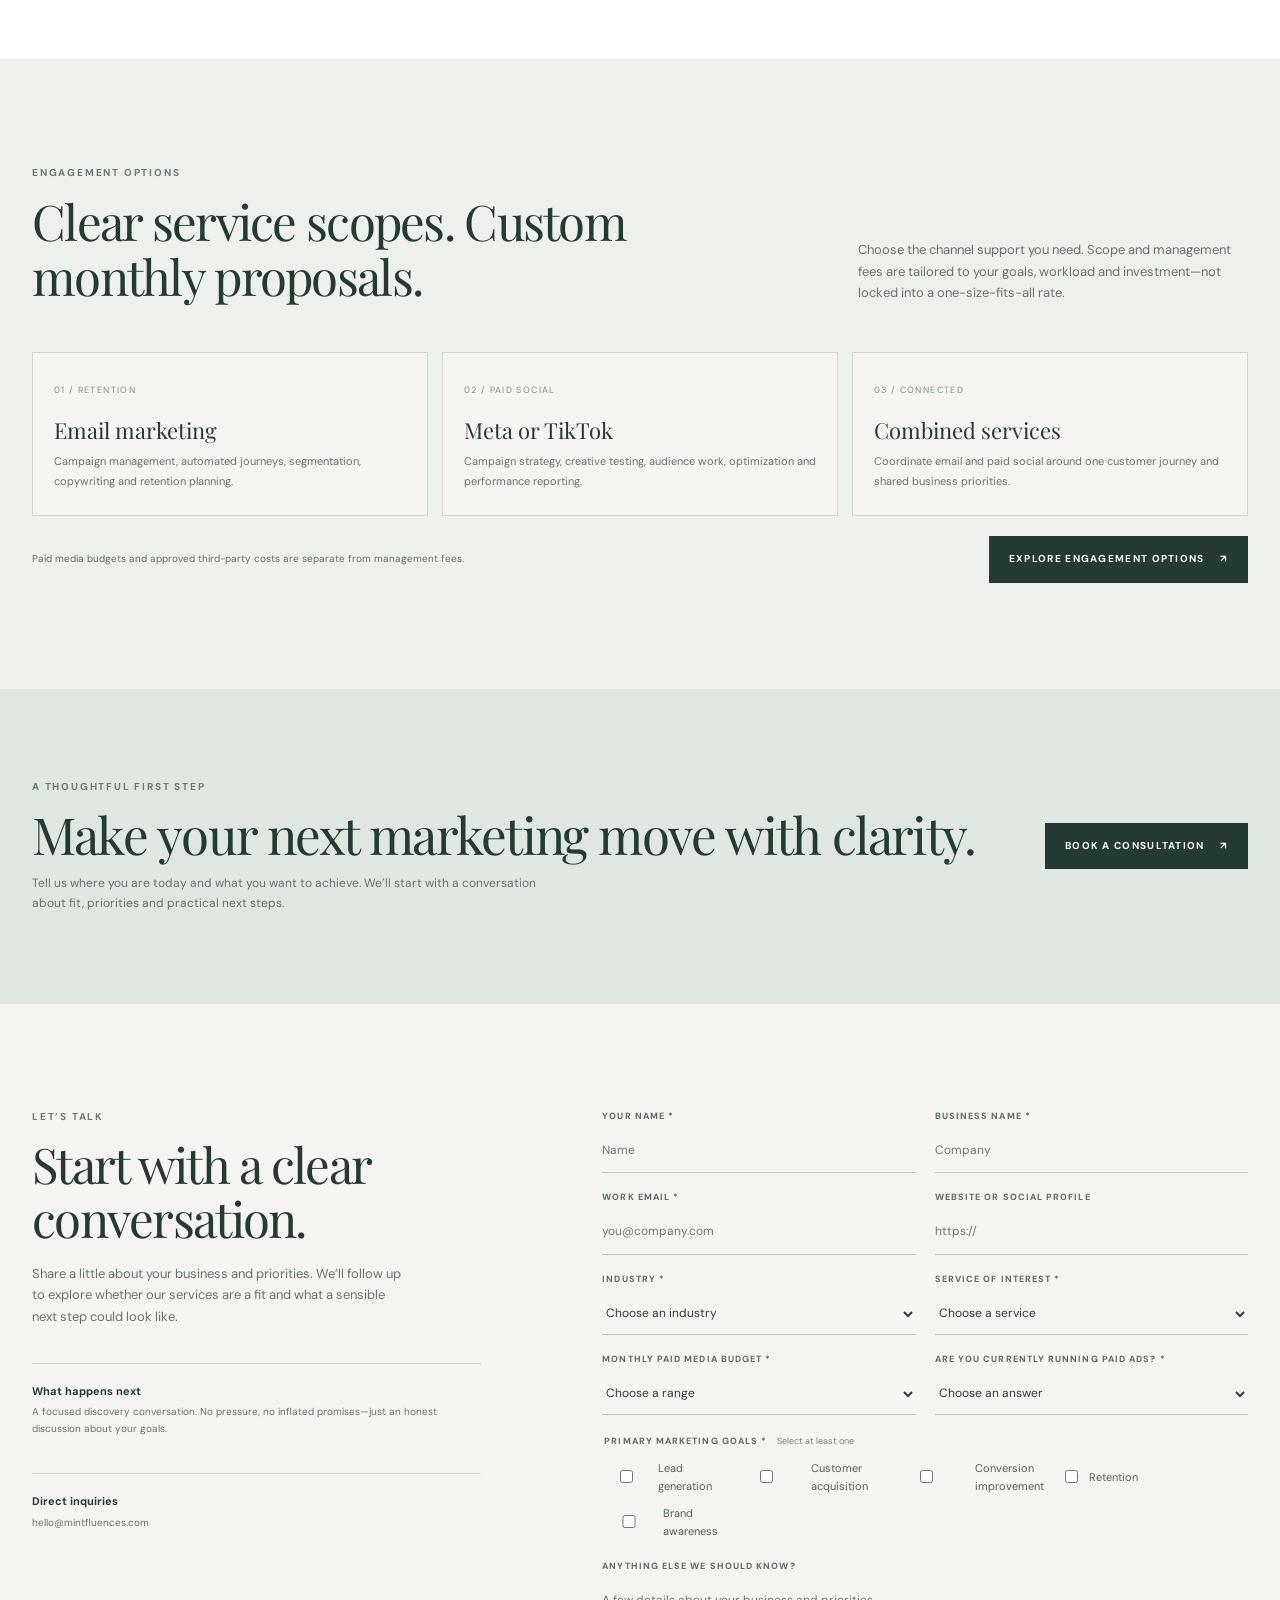
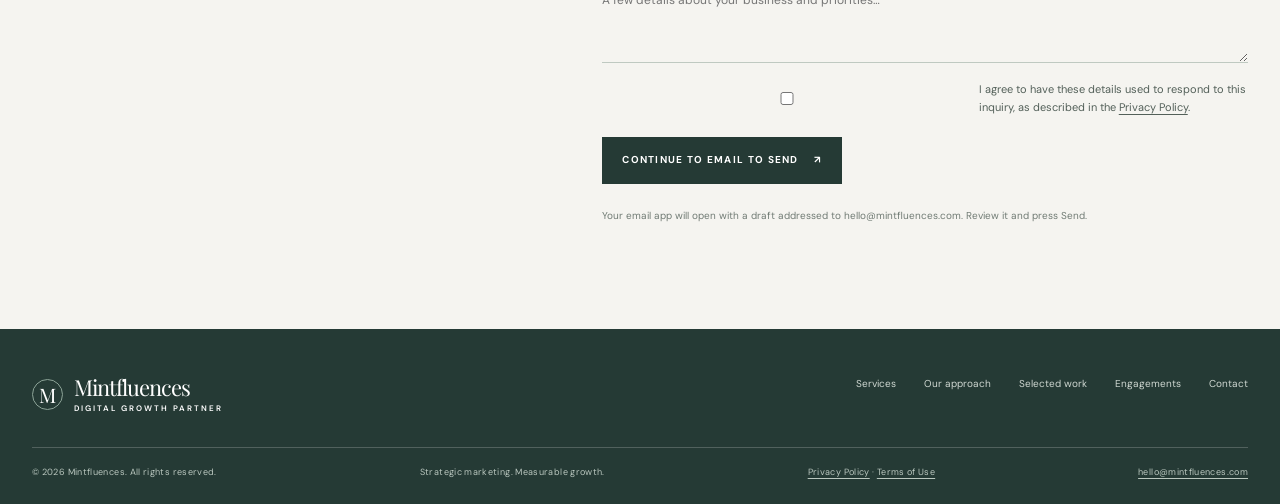
==== commit 1b1390e3: "Center the header logo lockup vertically" ====
--- a/index.html
+++ b/index.html
@@ -18,7 +18,7 @@
   <link href="https://fonts.googleapis.com/css2?family=DM+Sans:wght@400;500;600;700&family=Playfair+Display:wght@400;500;600&display=swap" rel="stylesheet" />
   <style>
     :root{--forest:#253A35;--ivory:#F5F4F0;--logo-bg:#F3F1ED;--sage:#A8BDB0;--platinum:#D5D5D0;--white:#fff;--charcoal:#343B39;--muted:#68736e;--serif:'Playfair Display',Georgia,serif;--sans:'DM Sans',Arial,sans-serif;--line:rgba(37,58,53,.16);--max:1220px}
-    *{box-sizing:border-box}html{scroll-behavior:smooth}body{margin:0;background:var(--ivory);color:var(--charcoal);font-family:var(--sans);font-size:15px;line-height:1.65;-webkit-font-smoothing:antialiased}a{color:inherit;text-decoration:none}button,input,textarea,select{font:inherit}button,a{-webkit-tap-highlight-color:transparent}.wrap{width:min(calc(100% - 64px),var(--max));margin:auto}.eyebrow{font-size:10px;letter-spacing:.18em;font-weight:700;text-transform:uppercase;color:#697a72}.serif{font-family:var(--serif);font-weight:400;letter-spacing:-.035em}.topline{background-color:var(--logo-bg);background-image:url("/header-texture.jpg");background-size:cover;background-position:center;color:var(--forest);text-align:center;padding:8px 16px;font-size:10px;letter-spacing:.15em;text-transform:uppercase}.header{height:130px;display:flex;align-items:center;border-bottom:1px solid var(--line);background-color:rgba(243,241,237,.96);background-image:url("/header-texture.jpg");background-size:cover;background-position:center;position:sticky;top:0;z-index:30}.nav{display:flex;align-items:center;justify-content:space-between}.brand{display:flex;align-items:center;gap:11px;color:var(--forest)}.header .brand{flex-direction:column;justify-content:center;gap:0;text-align:center;line-height:1;transform:translateY(-5px)}.header .brand-tagline{display:flex;align-items:center;justify-content:center;gap:8px;margin-top:2px;font:500 12px/1 var(--serif);letter-spacing:.035em;color:var(--forest);white-space:nowrap}.header .brand-tagline:before,.header .brand-tagline:after{content:"";display:block;width:23px;height:1px;background:#8ca397;flex:0 0 auto}.brand-mark{width:31px;height:31px;border:1px solid #8ca397;border-radius:50%;display:grid;place-items:center;font-family:var(--serif);font-size:20px;line-height:1}.brand-name{font-family:var(--serif);font-size:22px;line-height:1.05;letter-spacing:-.045em}.brand>img{display:block;width:218px;height:108px;object-fit:cover;object-position:center top;flex:0 0 auto}.brand-name span{display:block;font:600 8px var(--sans);letter-spacing:.25em;text-transform:uppercase;margin-top:4px}.nav-links{display:flex;align-items:center;gap:33px;font-size:11px;color:#4b5752}.nav-links a:not(.button):hover{color:#81988a}.button{display:inline-flex;align-items:center;justify-content:center;gap:15px;background:var(--forest);color:#fff;padding:14px 19px;border:1px solid var(--forest);font-size:10px;text-transform:uppercase;letter-spacing:.13em;font-weight:700;transition:.22s ease;cursor:pointer}.button:hover{background:#344d46;transform:translateY(-1px)}.button.secondary{background:transparent;color:var(--forest)}.button.secondary:hover{background:#e9ebe5}.button.light{background:var(--ivory);color:var(--forest);border-color:var(--ivory)}.menu{display:none;background:none;border:0;color:var(--forest);font-size:22px;padding:8px}.hero{min-height:635px;display:grid;grid-template-columns:1.05fr .95fr;align-items:stretch}.hero-copy{padding:92px 7% 80px max(32px,calc((100vw - var(--max))/2))}.hero-copy .eyebrow{margin-bottom:21px}.hero h1{font:400 clamp(46px,5vw,69px)/1.09 var(--serif);letter-spacing:-.045em;color:var(--forest);margin:0 0 22px;max-width:600px}.hero h1 em{font-weight:400;color:#80968a}.hero-lede{max-width:505px;color:#64706b;font-size:15px;line-height:1.85;margin:0 0 29px}.hero-actions{display:flex;align-items:center;gap:22px;flex-wrap:wrap}.text-link{font-size:10px;letter-spacing:.13em;text-transform:uppercase;font-weight:700;border-bottom:1px solid #8ea094;padding-bottom:4px}.hero-note{border-top:1px solid var(--line);padding-top:18px;margin-top:56px;max-width:465px;display:flex;gap:22px;color:#758079;font-size:10px;letter-spacing:.06em}.hero-note strong{color:var(--forest);font-weight:600}.hero-visual{min-height:635px;position:relative;overflow:hidden;background:#dfe5df}.hero-visual img{width:100%;height:100%;object-fit:cover;position:absolute;inset:0;filter:saturate(.65)}.visual-overlay{position:absolute;inset:0;background:linear-gradient(180deg,rgba(37,58,53,.02) 35%,rgba(37,58,53,.54) 100%)}.visual-label{position:absolute;left:35px;bottom:31px;color:white}.visual-label .eyebrow{color:#e8eee9}.visual-label p{font:400 27px/1.2 var(--serif);margin:9px 0 0}.hero-index{position:absolute;top:26px;right:29px;color:white;font-size:10px;letter-spacing:.16em}.strip{background:#e7e9e3;border-block:1px solid var(--line);padding:19px 0}.strip-inner{display:flex;justify-content:space-between;gap:24px;align-items:center}.strip-label{font-size:9px;letter-spacing:.18em;color:#737e77;text-transform:uppercase;white-space:nowrap}.strip-items{display:flex;gap:clamp(18px,4vw,58px);align-items:center;color:#45534c;font:400 15px var(--serif)}.strip-items span:before{content:'—';color:#90a197;margin-right:11px;font:400 12px var(--sans)}section{scroll-margin-top:94px}.section{padding:106px 0}.section-heading{display:flex;justify-content:space-between;gap:50px;align-items:end;margin-bottom:48px}.section-heading h2{font:400 clamp(35px,4vw,49px)/1.12 var(--serif);letter-spacing:-.035em;color:var(--forest);max-width:620px;margin:12px 0 0}.section-heading p{max-width:390px;color:#69736e;font-size:13px;margin:0}.services{background:var(--white)}.service-grid{display:grid;grid-template-columns:repeat(3,1fr);border-block:1px solid var(--line)}.service{padding:33px 30px 35px 0;border-right:1px solid var(--line);margin-right:30px;position:relative}.service:last-child{border:0;margin:0;padding-right:0}.service-num{font-size:10px;letter-spacing:.16em;color:#82938a}.service h3{font:400 25px var(--serif);color:var(--forest);margin:29px 0 12px}.service p{font-size:12px;line-height:1.85;color:#6c7671;min-height:66px;margin:0 0 20px}.service ul{list-style:none;padding:0;margin:0 0 23px}.service li{font-size:11px;padding:7px 0;border-bottom:1px solid #edf0ec;color:#46534d}.service li:before{content:'↗';color:#8aa091;margin-right:9px}.small-link{font-size:9px;text-transform:uppercase;letter-spacing:.14em;font-weight:700;color:var(--forest)}.approach{display:grid;grid-template-columns:.85fr 1.15fr;gap:10%;align-items:start}.approach-intro{position:sticky;top:125px}.approach-intro h2{font:400 clamp(35px,4vw,48px)/1.14 var(--serif);color:var(--forest);margin:14px 0 18px;letter-spacing:-.035em}.approach-intro p{font-size:13px;color:#68736e;max-width:400px;margin:0 0 25px}.steps{border-top:1px solid var(--line)}.step{display:grid;grid-template-columns:52px 1fr;gap:20px;border-bottom:1px solid var(--line);padding:23px 0}.step-num{font:400 20px var(--serif);color:#80958a}.step h3{font-size:14px;color:var(--forest);margin:0 0 6px}.step p{font-size:12px;line-height:1.8;color:#6e7872;margin:0;max-width:560px}.measure{background:var(--forest);color:var(--ivory);padding:88px 0}.measure .eyebrow{color:#b9cbbf}.measure-grid{display:grid;grid-template-columns:.85fr 1.15fr;gap:10%;align-items:center}.measure h2{font:400 clamp(34px,4vw,47px)/1.12 var(--serif);letter-spacing:-.035em;margin:15px 0 18px}.measure p{color:#d0d9d3;font-size:13px;max-width:420px}.measure-list{display:grid;grid-template-columns:1fr 1fr;gap:0 30px}.metric{border-top:1px solid rgba(255,255,255,.27);padding:18px 0}.metric strong{display:block;font:400 19px var(--serif);margin-bottom:5px}.metric span{font-size:10px;color:#bdcbc3;line-height:1.6;display:block}.work{background:#edf0eb}.case-grid{display:grid;grid-template-columns:1fr 1fr;gap:22px}.case{background:var(--white);border:1px solid rgba(37,58,53,.1)}.case-visual{height:190px;position:relative;overflow:hidden;background:#dce5dd}.case-visual img{width:100%;height:100%;object-fit:cover;filter:saturate(.55)}.case-tag{position:absolute;top:14px;left:15px;background:rgba(245,244,240,.94);padding:6px 9px;text-transform:uppercase;font-size:8px;letter-spacing:.14em;color:var(--forest)}.case-content{padding:24px 25px 27px}.case-content .eyebrow{font-size:9px}.case h3{font:400 23px var(--serif);color:var(--forest);margin:8px 0}.case p{font-size:11px;color:#68736e;line-height:1.8;margin:0;max-width:500px}.case-foot{margin-top:18px;padding-top:13px;border-top:1px solid var(--line);font-size:9px;color:#7a827d;letter-spacing:.04em}.case-note{margin-top:20px;color:#66716b;font-size:10px;max-width:780px}.fit{background:var(--white)}.fit-grid{display:grid;grid-template-columns:1fr 1fr;gap:10%;}.fit-box{padding:26px 0;border-top:1px solid var(--line)}.fit-box h3{font:400 23px var(--serif);color:var(--forest);margin:0 0 18px}.fit-box ul{padding:0;margin:0;list-style:none}.fit-box li{font-size:12px;color:#68736e;padding:8px 0;border-bottom:1px solid #eef0ed}.fit-box li:before{content:'+';color:#8ba092;margin-right:11px}.fit-box.not li:before{content:'—';color:#a0a6a1}.cta{padding:90px 0;background:#dfe7e0}.cta-inner{display:grid;grid-template-columns:1fr auto;gap:30px;align-items:center}.cta h2{font:400 clamp(36px,4vw,51px)/1.12 var(--serif);color:var(--forest);letter-spacing:-.035em;margin:11px 0}.cta p{font-size:12px;color:#66736c;max-width:540px;margin:0}.contact{padding:105px 0;background:var(--ivory)}.contact-grid{display:grid;grid-template-columns:.82fr 1.18fr;gap:10%}.contact-copy h2{font:400 clamp(37px,4vw,49px)/1.1 var(--serif);color:var(--forest);letter-spacing:-.035em;margin:12px 0 18px}.contact-copy p{font-size:13px;color:#69736e;max-width:380px}.contact-detail{margin-top:36px;border-top:1px solid var(--line);padding-top:18px;font-size:10px;color:#69736e}.contact-detail strong{display:block;color:var(--forest);font-size:11px;margin-bottom:4px}.form{display:grid;grid-template-columns:1fr 1fr;gap:17px 19px}.field{display:flex;flex-direction:column;gap:7px}.field.full{grid-column:1/-1}.field label{font-size:9px;letter-spacing:.12em;text-transform:uppercase;color:#5d6963;font-weight:700}.field input,.field select,.field textarea{width:100%;background:transparent;border:0;border-bottom:1px solid #bfc9c1;padding:10px 0 12px;color:var(--charcoal);outline:none;font-size:12px}.field input:focus,.field select:focus,.field textarea:focus{border-color:var(--forest)}.field textarea{resize:vertical;min-height:82px}.form .button{justify-self:start;margin-top:4px}.form-status{grid-column:1/-1;font-size:11px;color:var(--forest);margin:0;min-height:20px}.footer{background:var(--forest);color:#e5eae6;padding:47px 0 24px}.footer-top{display:flex;justify-content:space-between;align-items:start;gap:30px;padding-bottom:34px;border-bottom:1px solid rgba(255,255,255,.2)}.footer .brand{color:#fff}.footer .brand-mark{border-color:#8ca397}.footer-nav{display:flex;gap:28px;font-size:10px;color:#d0d8d2}.footer-bottom{display:flex;justify-content:space-between;gap:20px;padding-top:17px;color:#bac7bf;font-size:9px;letter-spacing:.04em}.footer-bottom a{text-decoration:underline;text-underline-offset:3px}.fade{opacity:0;transform:translateY(12px);transition:opacity .7s ease,transform .7s ease}.fade.in{opacity:1;transform:none}
+    *{box-sizing:border-box}html{scroll-behavior:smooth}body{margin:0;background:var(--ivory);color:var(--charcoal);font-family:var(--sans);font-size:15px;line-height:1.65;-webkit-font-smoothing:antialiased}a{color:inherit;text-decoration:none}button,input,textarea,select{font:inherit}button,a{-webkit-tap-highlight-color:transparent}.wrap{width:min(calc(100% - 64px),var(--max));margin:auto}.eyebrow{font-size:10px;letter-spacing:.18em;font-weight:700;text-transform:uppercase;color:#697a72}.serif{font-family:var(--serif);font-weight:400;letter-spacing:-.035em}.topline{background-color:var(--logo-bg);background-image:url("/header-texture.jpg");background-size:cover;background-position:center;color:var(--forest);text-align:center;padding:8px 16px;font-size:10px;letter-spacing:.15em;text-transform:uppercase}.header{height:130px;display:flex;align-items:center;border-bottom:1px solid var(--line);background-color:rgba(243,241,237,.96);background-image:url("/header-texture.jpg");background-size:cover;background-position:center;position:sticky;top:0;z-index:30}.nav{display:flex;align-items:center;justify-content:space-between}.brand{display:flex;align-items:center;gap:11px;color:var(--forest)}.header .brand{flex-direction:column;justify-content:center;gap:0;text-align:center;line-height:1}.header .brand-tagline{display:flex;align-items:center;justify-content:center;gap:8px;margin-top:2px;font:500 12px/1 var(--serif);letter-spacing:.035em;color:var(--forest);white-space:nowrap}.header .brand-tagline:before,.header .brand-tagline:after{content:"";display:block;width:23px;height:1px;background:#8ca397;flex:0 0 auto}.brand-mark{width:31px;height:31px;border:1px solid #8ca397;border-radius:50%;display:grid;place-items:center;font-family:var(--serif);font-size:20px;line-height:1}.brand-name{font-family:var(--serif);font-size:22px;line-height:1.05;letter-spacing:-.045em}.brand>img{display:block;width:218px;height:108px;object-fit:cover;object-position:center top;flex:0 0 auto}.brand-name span{display:block;font:600 8px var(--sans);letter-spacing:.25em;text-transform:uppercase;margin-top:4px}.nav-links{display:flex;align-items:center;gap:33px;font-size:11px;color:#4b5752}.nav-links a:not(.button):hover{color:#81988a}.button{display:inline-flex;align-items:center;justify-content:center;gap:15px;background:var(--forest);color:#fff;padding:14px 19px;border:1px solid var(--forest);font-size:10px;text-transform:uppercase;letter-spacing:.13em;font-weight:700;transition:.22s ease;cursor:pointer}.button:hover{background:#344d46;transform:translateY(-1px)}.button.secondary{background:transparent;color:var(--forest)}.button.secondary:hover{background:#e9ebe5}.button.light{background:var(--ivory);color:var(--forest);border-color:var(--ivory)}.menu{display:none;background:none;border:0;color:var(--forest);font-size:22px;padding:8px}.hero{min-height:635px;display:grid;grid-template-columns:1.05fr .95fr;align-items:stretch}.hero-copy{padding:92px 7% 80px max(32px,calc((100vw - var(--max))/2))}.hero-copy .eyebrow{margin-bottom:21px}.hero h1{font:400 clamp(46px,5vw,69px)/1.09 var(--serif);letter-spacing:-.045em;color:var(--forest);margin:0 0 22px;max-width:600px}.hero h1 em{font-weight:400;color:#80968a}.hero-lede{max-width:505px;color:#64706b;font-size:15px;line-height:1.85;margin:0 0 29px}.hero-actions{display:flex;align-items:center;gap:22px;flex-wrap:wrap}.text-link{font-size:10px;letter-spacing:.13em;text-transform:uppercase;font-weight:700;border-bottom:1px solid #8ea094;padding-bottom:4px}.hero-note{border-top:1px solid var(--line);padding-top:18px;margin-top:56px;max-width:465px;display:flex;gap:22px;color:#758079;font-size:10px;letter-spacing:.06em}.hero-note strong{color:var(--forest);font-weight:600}.hero-visual{min-height:635px;position:relative;overflow:hidden;background:#dfe5df}.hero-visual img{width:100%;height:100%;object-fit:cover;position:absolute;inset:0;filter:saturate(.65)}.visual-overlay{position:absolute;inset:0;background:linear-gradient(180deg,rgba(37,58,53,.02) 35%,rgba(37,58,53,.54) 100%)}.visual-label{position:absolute;left:35px;bottom:31px;color:white}.visual-label .eyebrow{color:#e8eee9}.visual-label p{font:400 27px/1.2 var(--serif);margin:9px 0 0}.hero-index{position:absolute;top:26px;right:29px;color:white;font-size:10px;letter-spacing:.16em}.strip{background:#e7e9e3;border-block:1px solid var(--line);padding:19px 0}.strip-inner{display:flex;justify-content:space-between;gap:24px;align-items:center}.strip-label{font-size:9px;letter-spacing:.18em;color:#737e77;text-transform:uppercase;white-space:nowrap}.strip-items{display:flex;gap:clamp(18px,4vw,58px);align-items:center;color:#45534c;font:400 15px var(--serif)}.strip-items span:before{content:'—';color:#90a197;margin-right:11px;font:400 12px var(--sans)}section{scroll-margin-top:94px}.section{padding:106px 0}.section-heading{display:flex;justify-content:space-between;gap:50px;align-items:end;margin-bottom:48px}.section-heading h2{font:400 clamp(35px,4vw,49px)/1.12 var(--serif);letter-spacing:-.035em;color:var(--forest);max-width:620px;margin:12px 0 0}.section-heading p{max-width:390px;color:#69736e;font-size:13px;margin:0}.services{background:var(--white)}.service-grid{display:grid;grid-template-columns:repeat(3,1fr);border-block:1px solid var(--line)}.service{padding:33px 30px 35px 0;border-right:1px solid var(--line);margin-right:30px;position:relative}.service:last-child{border:0;margin:0;padding-right:0}.service-num{font-size:10px;letter-spacing:.16em;color:#82938a}.service h3{font:400 25px var(--serif);color:var(--forest);margin:29px 0 12px}.service p{font-size:12px;line-height:1.85;color:#6c7671;min-height:66px;margin:0 0 20px}.service ul{list-style:none;padding:0;margin:0 0 23px}.service li{font-size:11px;padding:7px 0;border-bottom:1px solid #edf0ec;color:#46534d}.service li:before{content:'↗';color:#8aa091;margin-right:9px}.small-link{font-size:9px;text-transform:uppercase;letter-spacing:.14em;font-weight:700;color:var(--forest)}.approach{display:grid;grid-template-columns:.85fr 1.15fr;gap:10%;align-items:start}.approach-intro{position:sticky;top:125px}.approach-intro h2{font:400 clamp(35px,4vw,48px)/1.14 var(--serif);color:var(--forest);margin:14px 0 18px;letter-spacing:-.035em}.approach-intro p{font-size:13px;color:#68736e;max-width:400px;margin:0 0 25px}.steps{border-top:1px solid var(--line)}.step{display:grid;grid-template-columns:52px 1fr;gap:20px;border-bottom:1px solid var(--line);padding:23px 0}.step-num{font:400 20px var(--serif);color:#80958a}.step h3{font-size:14px;color:var(--forest);margin:0 0 6px}.step p{font-size:12px;line-height:1.8;color:#6e7872;margin:0;max-width:560px}.measure{background:var(--forest);color:var(--ivory);padding:88px 0}.measure .eyebrow{color:#b9cbbf}.measure-grid{display:grid;grid-template-columns:.85fr 1.15fr;gap:10%;align-items:center}.measure h2{font:400 clamp(34px,4vw,47px)/1.12 var(--serif);letter-spacing:-.035em;margin:15px 0 18px}.measure p{color:#d0d9d3;font-size:13px;max-width:420px}.measure-list{display:grid;grid-template-columns:1fr 1fr;gap:0 30px}.metric{border-top:1px solid rgba(255,255,255,.27);padding:18px 0}.metric strong{display:block;font:400 19px var(--serif);margin-bottom:5px}.metric span{font-size:10px;color:#bdcbc3;line-height:1.6;display:block}.work{background:#edf0eb}.case-grid{display:grid;grid-template-columns:1fr 1fr;gap:22px}.case{background:var(--white);border:1px solid rgba(37,58,53,.1)}.case-visual{height:190px;position:relative;overflow:hidden;background:#dce5dd}.case-visual img{width:100%;height:100%;object-fit:cover;filter:saturate(.55)}.case-tag{position:absolute;top:14px;left:15px;background:rgba(245,244,240,.94);padding:6px 9px;text-transform:uppercase;font-size:8px;letter-spacing:.14em;color:var(--forest)}.case-content{padding:24px 25px 27px}.case-content .eyebrow{font-size:9px}.case h3{font:400 23px var(--serif);color:var(--forest);margin:8px 0}.case p{font-size:11px;color:#68736e;line-height:1.8;margin:0;max-width:500px}.case-foot{margin-top:18px;padding-top:13px;border-top:1px solid var(--line);font-size:9px;color:#7a827d;letter-spacing:.04em}.case-note{margin-top:20px;color:#66716b;font-size:10px;max-width:780px}.fit{background:var(--white)}.fit-grid{display:grid;grid-template-columns:1fr 1fr;gap:10%;}.fit-box{padding:26px 0;border-top:1px solid var(--line)}.fit-box h3{font:400 23px var(--serif);color:var(--forest);margin:0 0 18px}.fit-box ul{padding:0;margin:0;list-style:none}.fit-box li{font-size:12px;color:#68736e;padding:8px 0;border-bottom:1px solid #eef0ed}.fit-box li:before{content:'+';color:#8ba092;margin-right:11px}.fit-box.not li:before{content:'—';color:#a0a6a1}.cta{padding:90px 0;background:#dfe7e0}.cta-inner{display:grid;grid-template-columns:1fr auto;gap:30px;align-items:center}.cta h2{font:400 clamp(36px,4vw,51px)/1.12 var(--serif);color:var(--forest);letter-spacing:-.035em;margin:11px 0}.cta p{font-size:12px;color:#66736c;max-width:540px;margin:0}.contact{padding:105px 0;background:var(--ivory)}.contact-grid{display:grid;grid-template-columns:.82fr 1.18fr;gap:10%}.contact-copy h2{font:400 clamp(37px,4vw,49px)/1.1 var(--serif);color:var(--forest);letter-spacing:-.035em;margin:12px 0 18px}.contact-copy p{font-size:13px;color:#69736e;max-width:380px}.contact-detail{margin-top:36px;border-top:1px solid var(--line);padding-top:18px;font-size:10px;color:#69736e}.contact-detail strong{display:block;color:var(--forest);font-size:11px;margin-bottom:4px}.form{display:grid;grid-template-columns:1fr 1fr;gap:17px 19px}.field{display:flex;flex-direction:column;gap:7px}.field.full{grid-column:1/-1}.field label{font-size:9px;letter-spacing:.12em;text-transform:uppercase;color:#5d6963;font-weight:700}.field input,.field select,.field textarea{width:100%;background:transparent;border:0;border-bottom:1px solid #bfc9c1;padding:10px 0 12px;color:var(--charcoal);outline:none;font-size:12px}.field input:focus,.field select:focus,.field textarea:focus{border-color:var(--forest)}.field textarea{resize:vertical;min-height:82px}.form .button{justify-self:start;margin-top:4px}.form-status{grid-column:1/-1;font-size:11px;color:var(--forest);margin:0;min-height:20px}.footer{background:var(--forest);color:#e5eae6;padding:47px 0 24px}.footer-top{display:flex;justify-content:space-between;align-items:start;gap:30px;padding-bottom:34px;border-bottom:1px solid rgba(255,255,255,.2)}.footer .brand{color:#fff}.footer .brand-mark{border-color:#8ca397}.footer-nav{display:flex;gap:28px;font-size:10px;color:#d0d8d2}.footer-bottom{display:flex;justify-content:space-between;gap:20px;padding-top:17px;color:#bac7bf;font-size:9px;letter-spacing:.04em}.footer-bottom a{text-decoration:underline;text-underline-offset:3px}.fade{opacity:0;transform:translateY(12px);transition:opacity .7s ease,transform .7s ease}.fade.in{opacity:1;transform:none}
     @media(max-width:900px){.header{height:114px}.brand>img{width:190px;height:94px}.wrap{width:min(calc(100% - 42px),var(--max))}.nav-links{gap:18px}.hero{min-height:560px}.hero-copy{padding:75px 25px 55px 32px}.hero-visual{min-height:560px}.strip-inner{align-items:flex-start;flex-direction:column}.section{padding:82px 0}.approach,.measure-grid{gap:7%}.service{padding-right:20px;margin-right:20px}.contact-grid{gap:6%}}
     @media(max-width:680px){.wrap{width:calc(100% - 38px)}.topline{font-size:8px}.header{height:108px}.brand>img{width:174px;height:86px}.header .brand-tagline{font-size:10px;letter-spacing:.025em;gap:6px}.header .brand-tagline:before,.header .brand-tagline:after{width:15px}section{scroll-margin-top:108px}.menu{display:block}.nav-links{display:none;position:absolute;top:107px;left:0;right:0;background-color:rgba(243,241,237,.94);background-image:url("/header-texture.jpg");background-size:cover;background-position:center;border-bottom:1px solid var(--line);padding:21px 22px 25px;flex-direction:column;align-items:stretch;gap:17px}.nav-links.open{display:flex}.nav-links .button{align-self:flex-start}.hero{display:flex;flex-direction:column}.hero-copy{padding:65px 22px 42px}.hero h1{font-size:48px}.hero-note{margin-top:37px}.hero-visual{min-height:380px}.strip-items{flex-wrap:wrap;row-gap:10px}.section-heading{display:block}.section-heading p{margin-top:17px}.service-grid{grid-template-columns:1fr}.service,.service:last-child{padding:24px 0;border:0;border-bottom:1px solid var(--line);margin:0}.service h3{margin-top:17px}.service p{min-height:0}.approach,.measure-grid,.contact-grid{grid-template-columns:1fr;gap:38px}.approach-intro{position:static}.measure-list{gap:0 18px}.case-grid,.fit-grid{grid-template-columns:1fr}.case-visual{height:180px}.cta-inner{grid-template-columns:1fr}.cta-inner .button{justify-self:start}.contact{padding:78px 0}.form{grid-template-columns:1fr}.field.full{grid-column:auto}.form-status{grid-column:auto}.footer-top,.footer-bottom{flex-direction:column}.footer-nav{flex-wrap:wrap;gap:15px 22px}.footer-bottom{gap:7px}}
     @media(prefers-reduced-motion:reduce){html{scroll-behavior:auto}*,*:before,*:after{transition:none!important;animation:none!important}.fade{opacity:1;transform:none}}
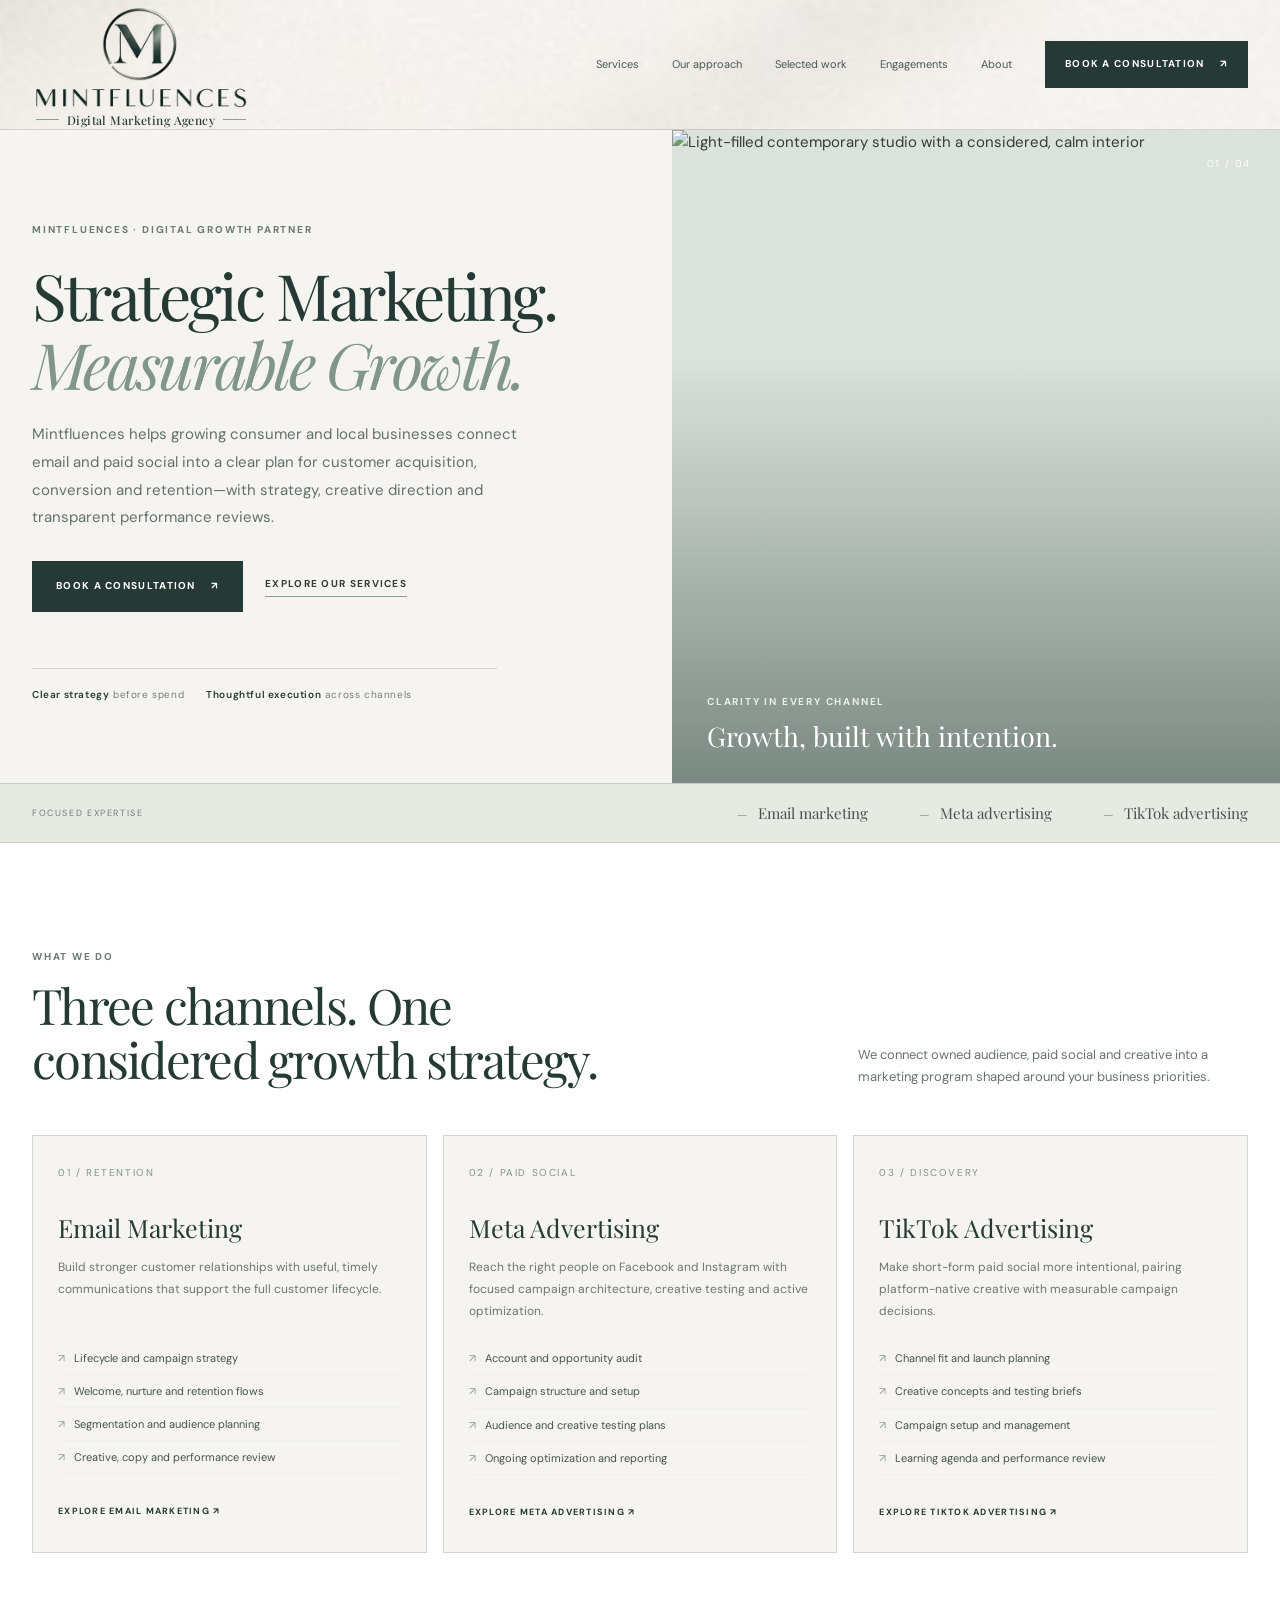
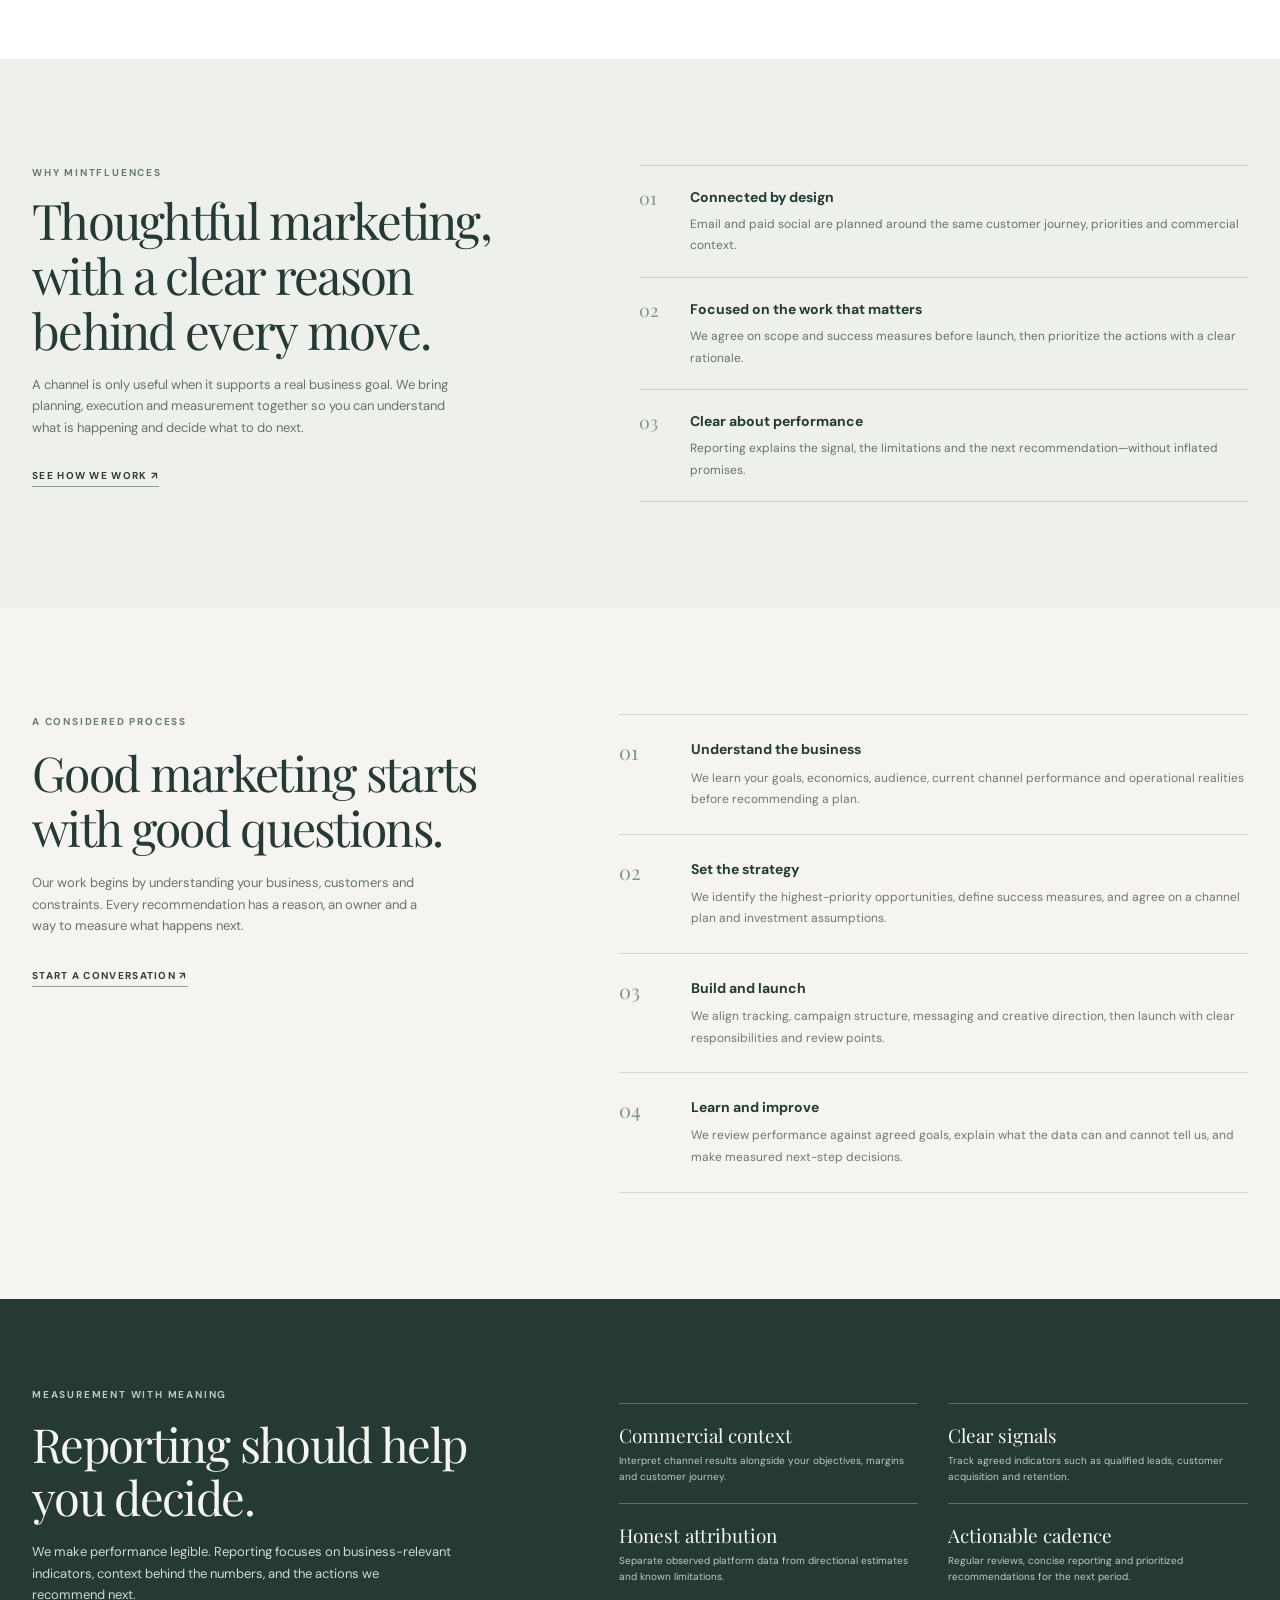
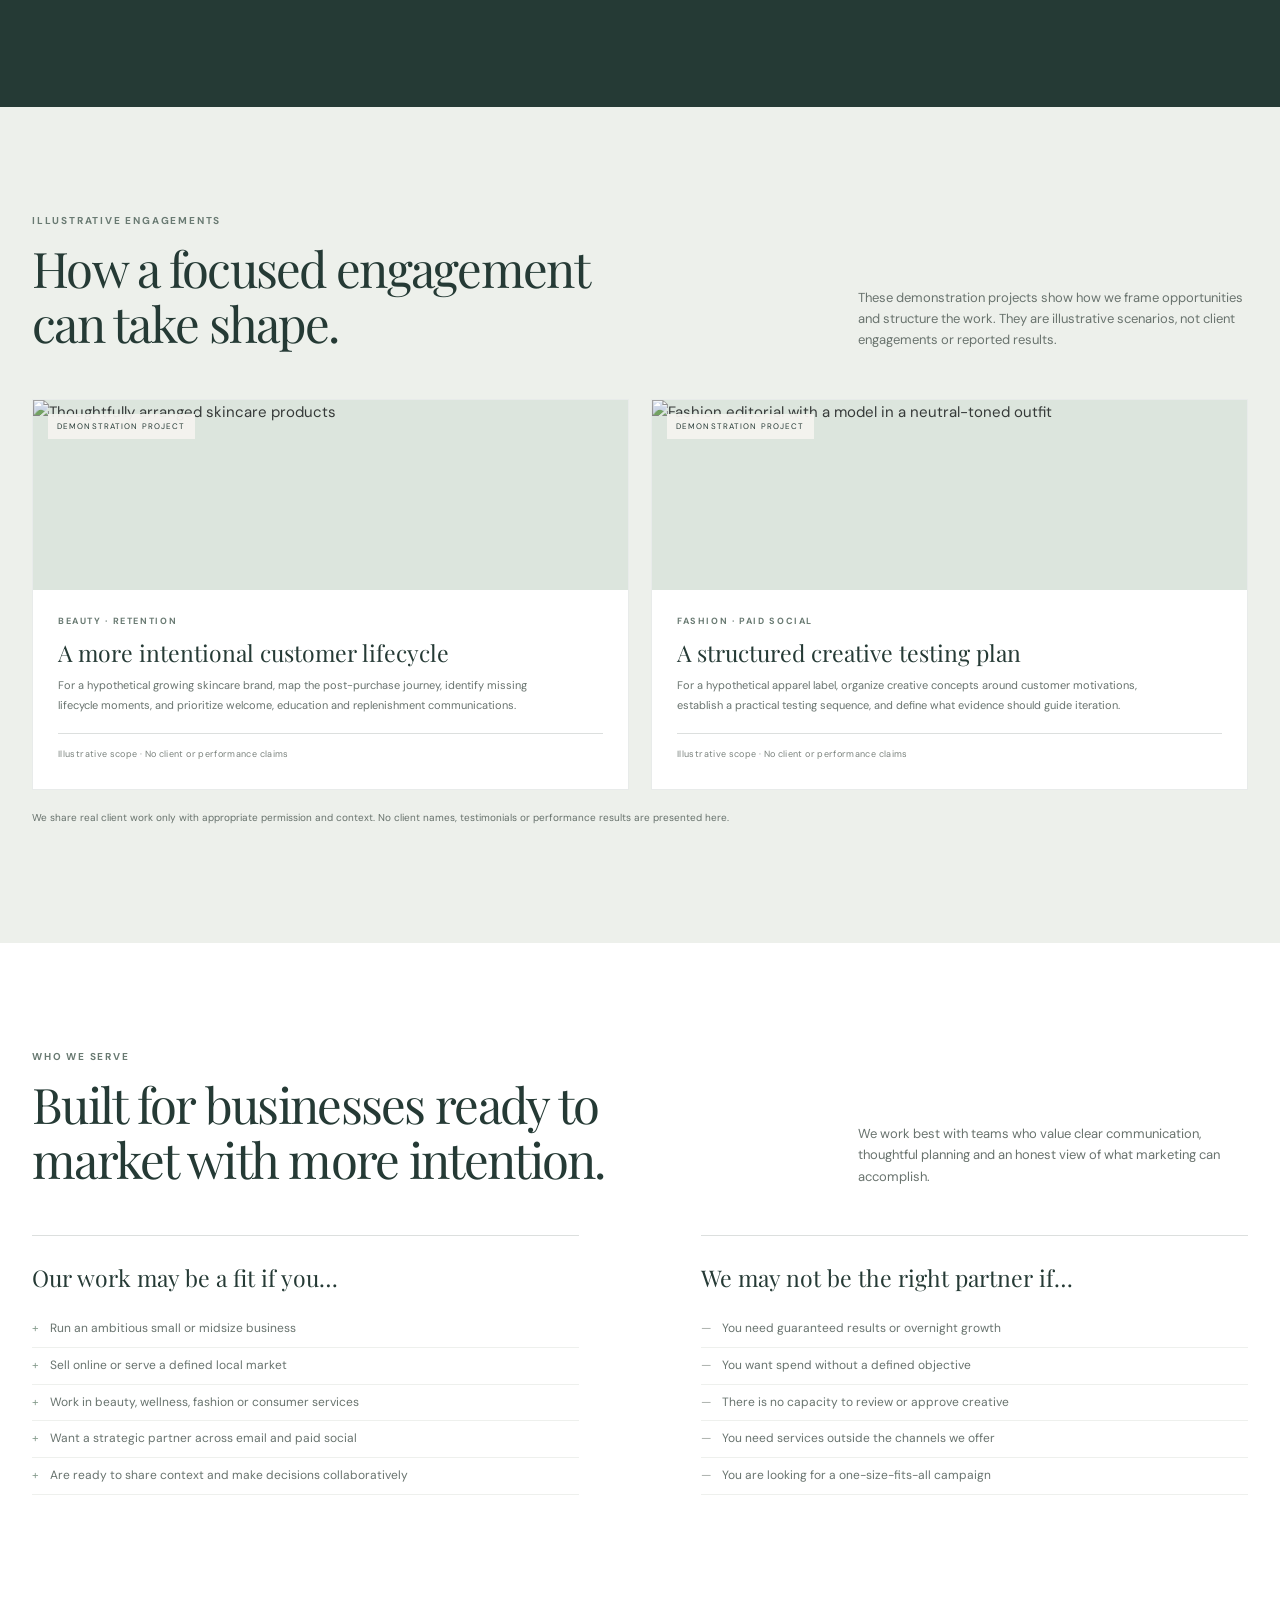
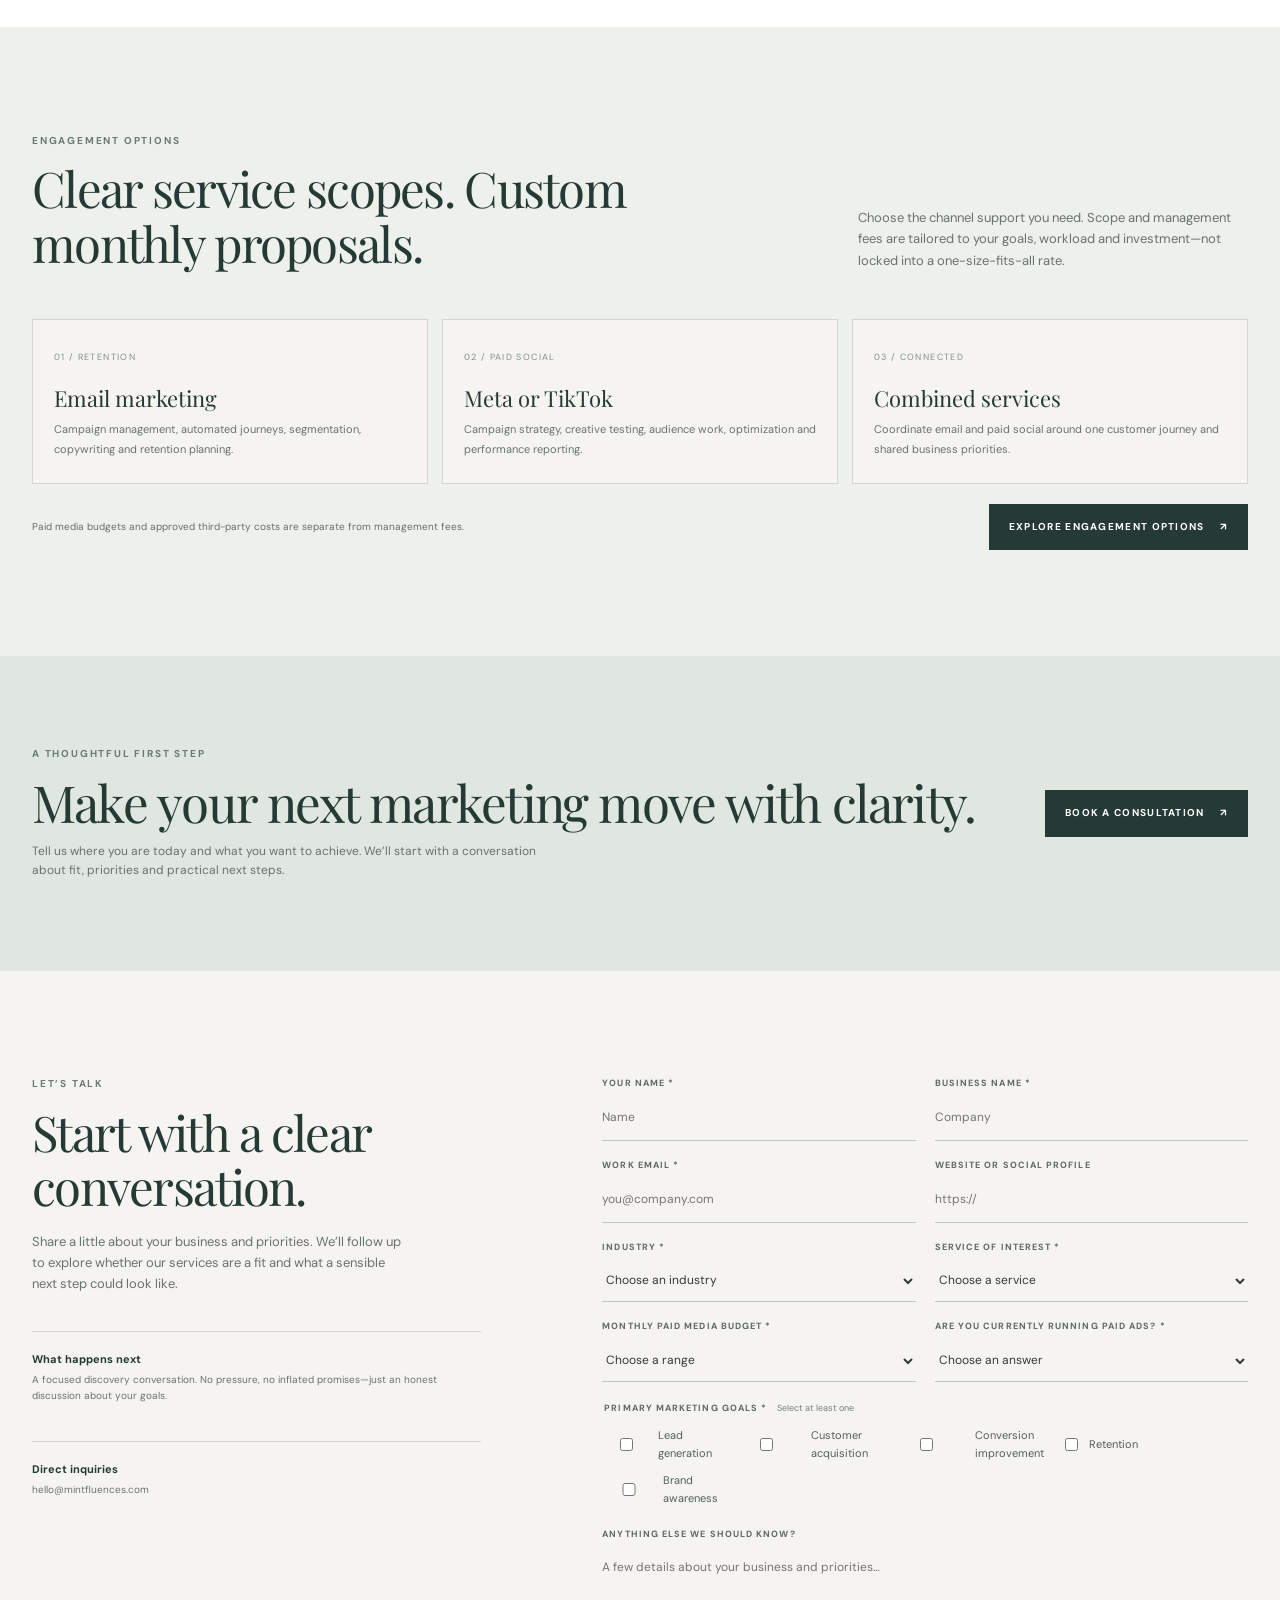
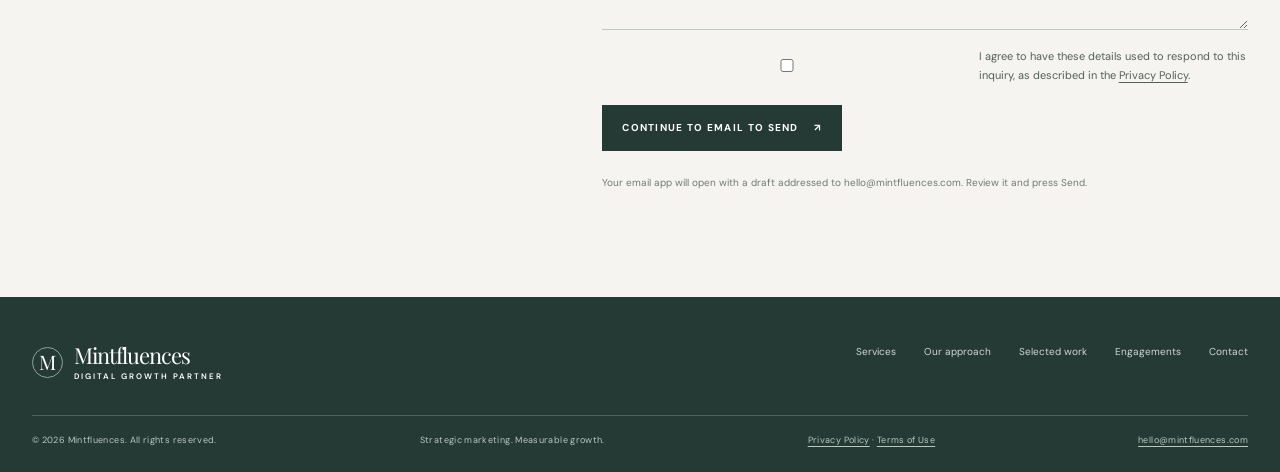
==== commit 1c9d8cc2: "Remove top header slogan strip" ====
--- a/index.html
+++ b/index.html
@@ -30,7 +30,7 @@
 </head>
 <body>
   <a class="skip-link" href="#main-content">Skip to content</a>
-  <div class="topline">A strategic partner for considered, sustainable growth</div>
+  
   <header class="header"><div class="wrap nav"><a class="brand" href="#home" aria-label="Mintfluences home"><img src="mintfluences-logo-transparent.png" alt="Mintfluences" width="1011" height="559" /><span class="brand-tagline">Digital Marketing Agency</span></a><button class="menu" aria-label="Open navigation" aria-expanded="false">☰</button><nav class="nav-links" aria-label="Main navigation"><a href="#services">Services</a><a href="#approach">Our approach</a><a href="#work">Selected work</a><a href="engagements.html">Engagements</a><a href="about.html">About</a><a class="button" href="#contact">Book a consultation <span>↗</span></a></nav></div></header>
   <main id="main-content">
     <section class="hero" id="home"><div class="hero-copy"><div class="eyebrow">Mintfluences · Digital growth partner</div><h1 class="serif">Strategic Marketing.<br><em>Measurable Growth.</em></h1><p class="hero-lede">Mintfluences helps growing consumer and local businesses connect email and paid social into a clear plan for customer acquisition, conversion and retention—with strategy, creative direction and transparent performance reviews.</p><div class="hero-actions"><a class="button" href="#contact">Book a consultation <span>↗</span></a><a class="text-link" href="#services">Explore our services</a></div><div class="hero-note"><span><strong>Clear strategy</strong> before spend</span><span><strong>Thoughtful execution</strong> across channels</span></div></div><div class="hero-visual"><img src="https://images.unsplash.com/photo-1497366754035-f200968a6e72?auto=format&fit=crop&w=1400&q=85" alt="Light-filled contemporary studio with a considered, calm interior"/><div class="visual-overlay"></div><div class="hero-index">01 / 04</div><div class="visual-label"><div class="eyebrow">Clarity in every channel</div><p>Growth, built with intention.</p></div></div></section>
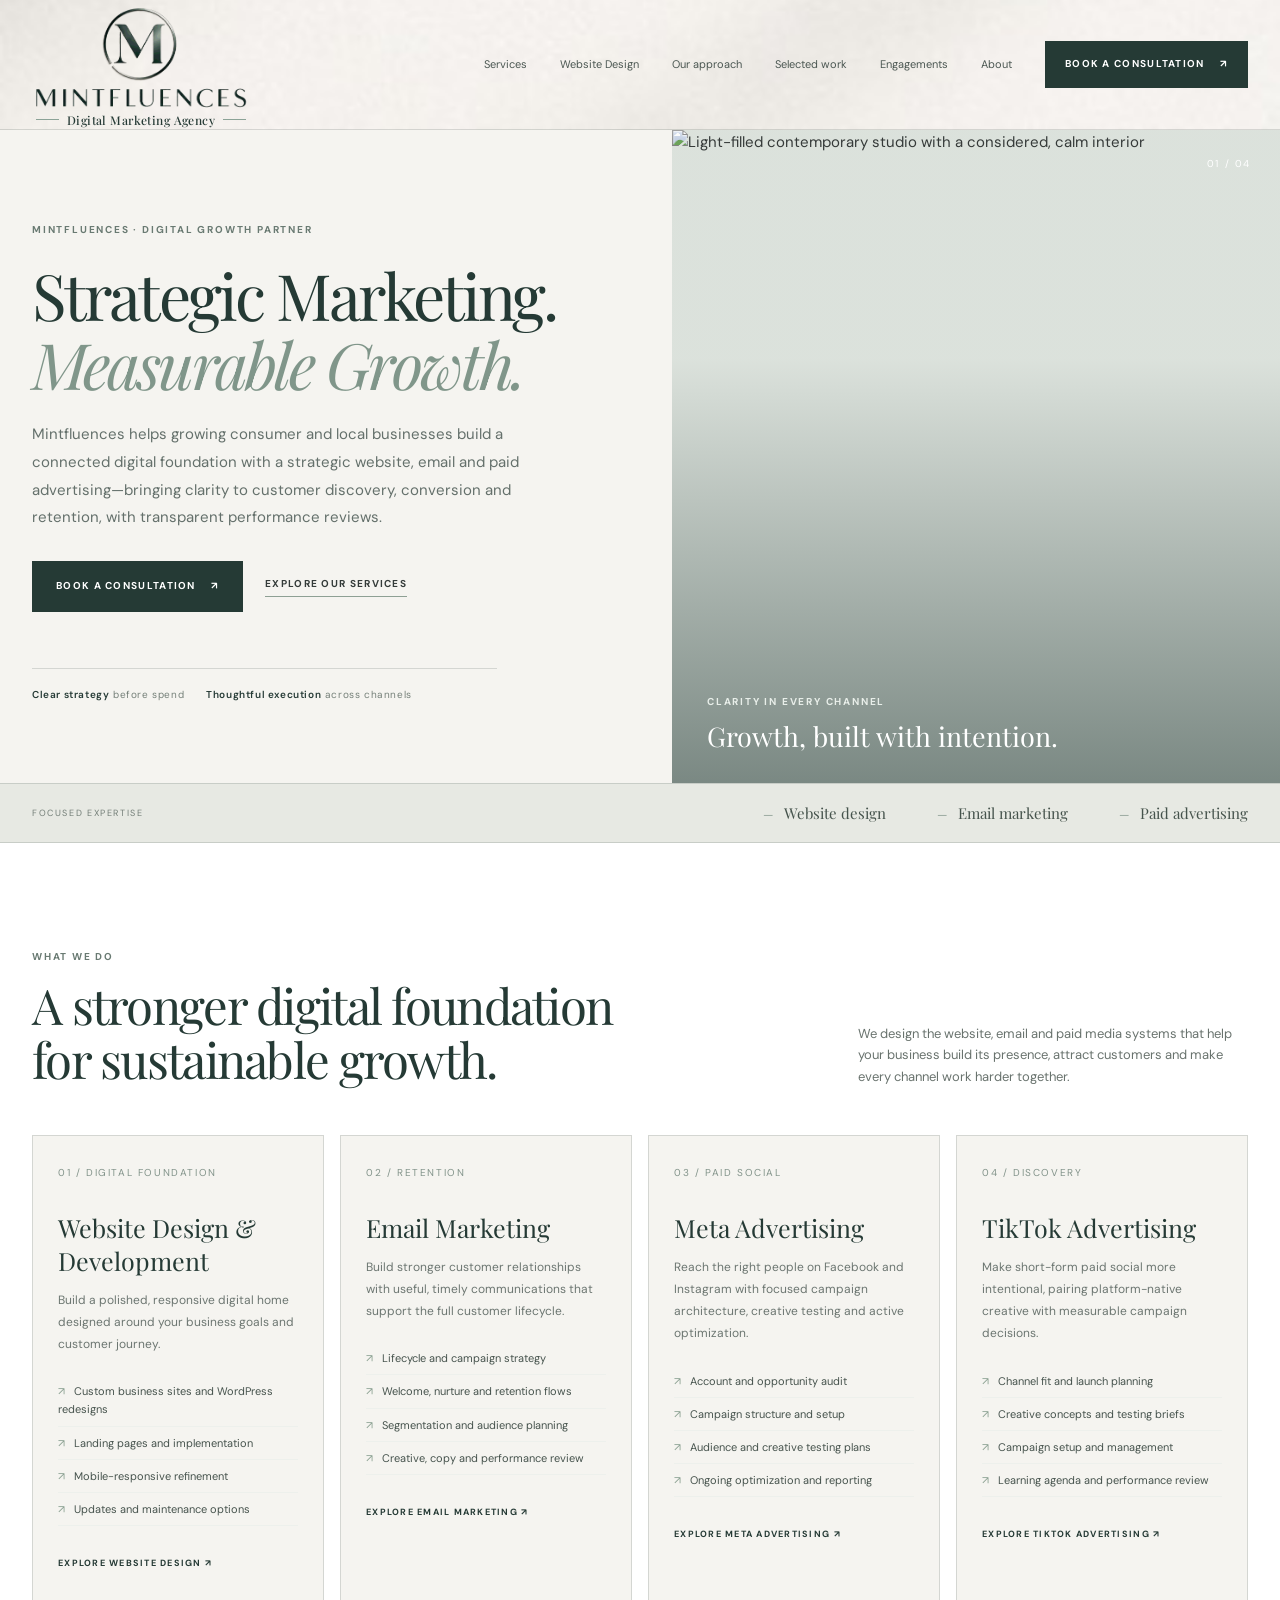
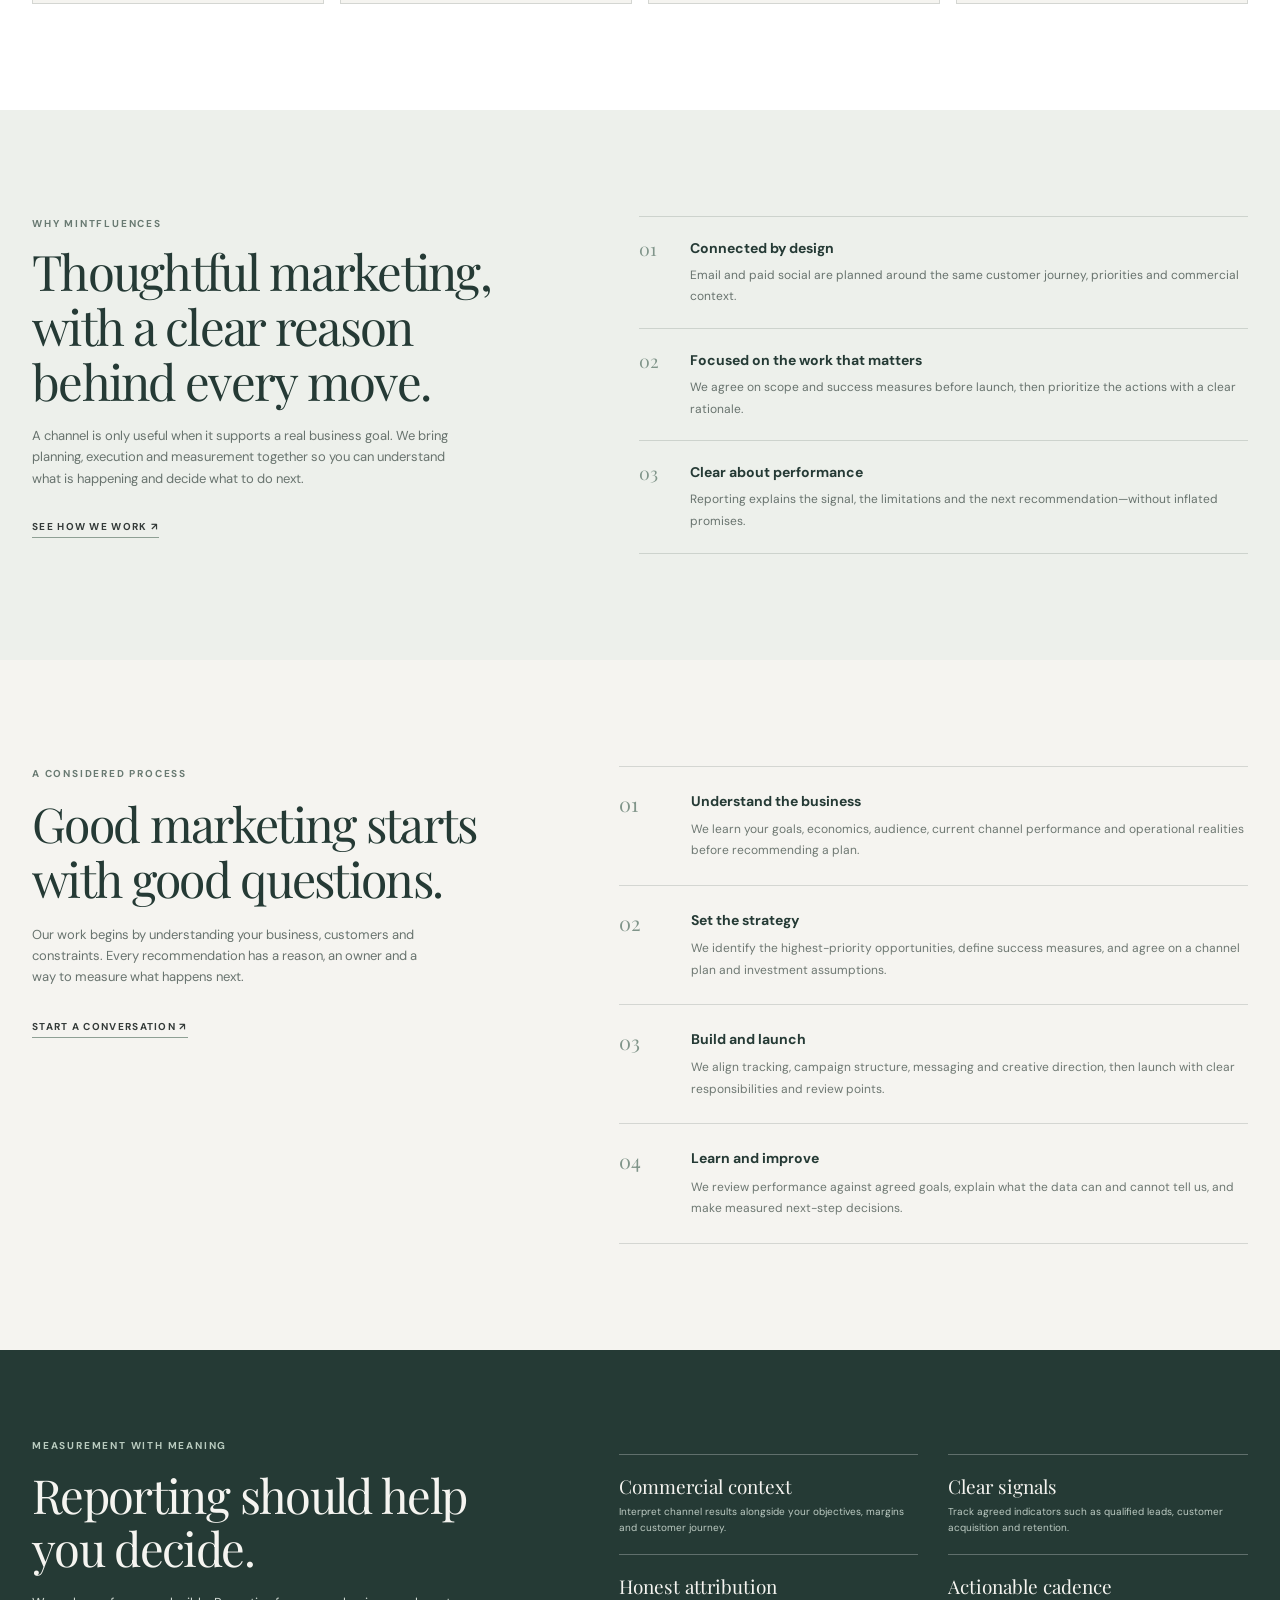
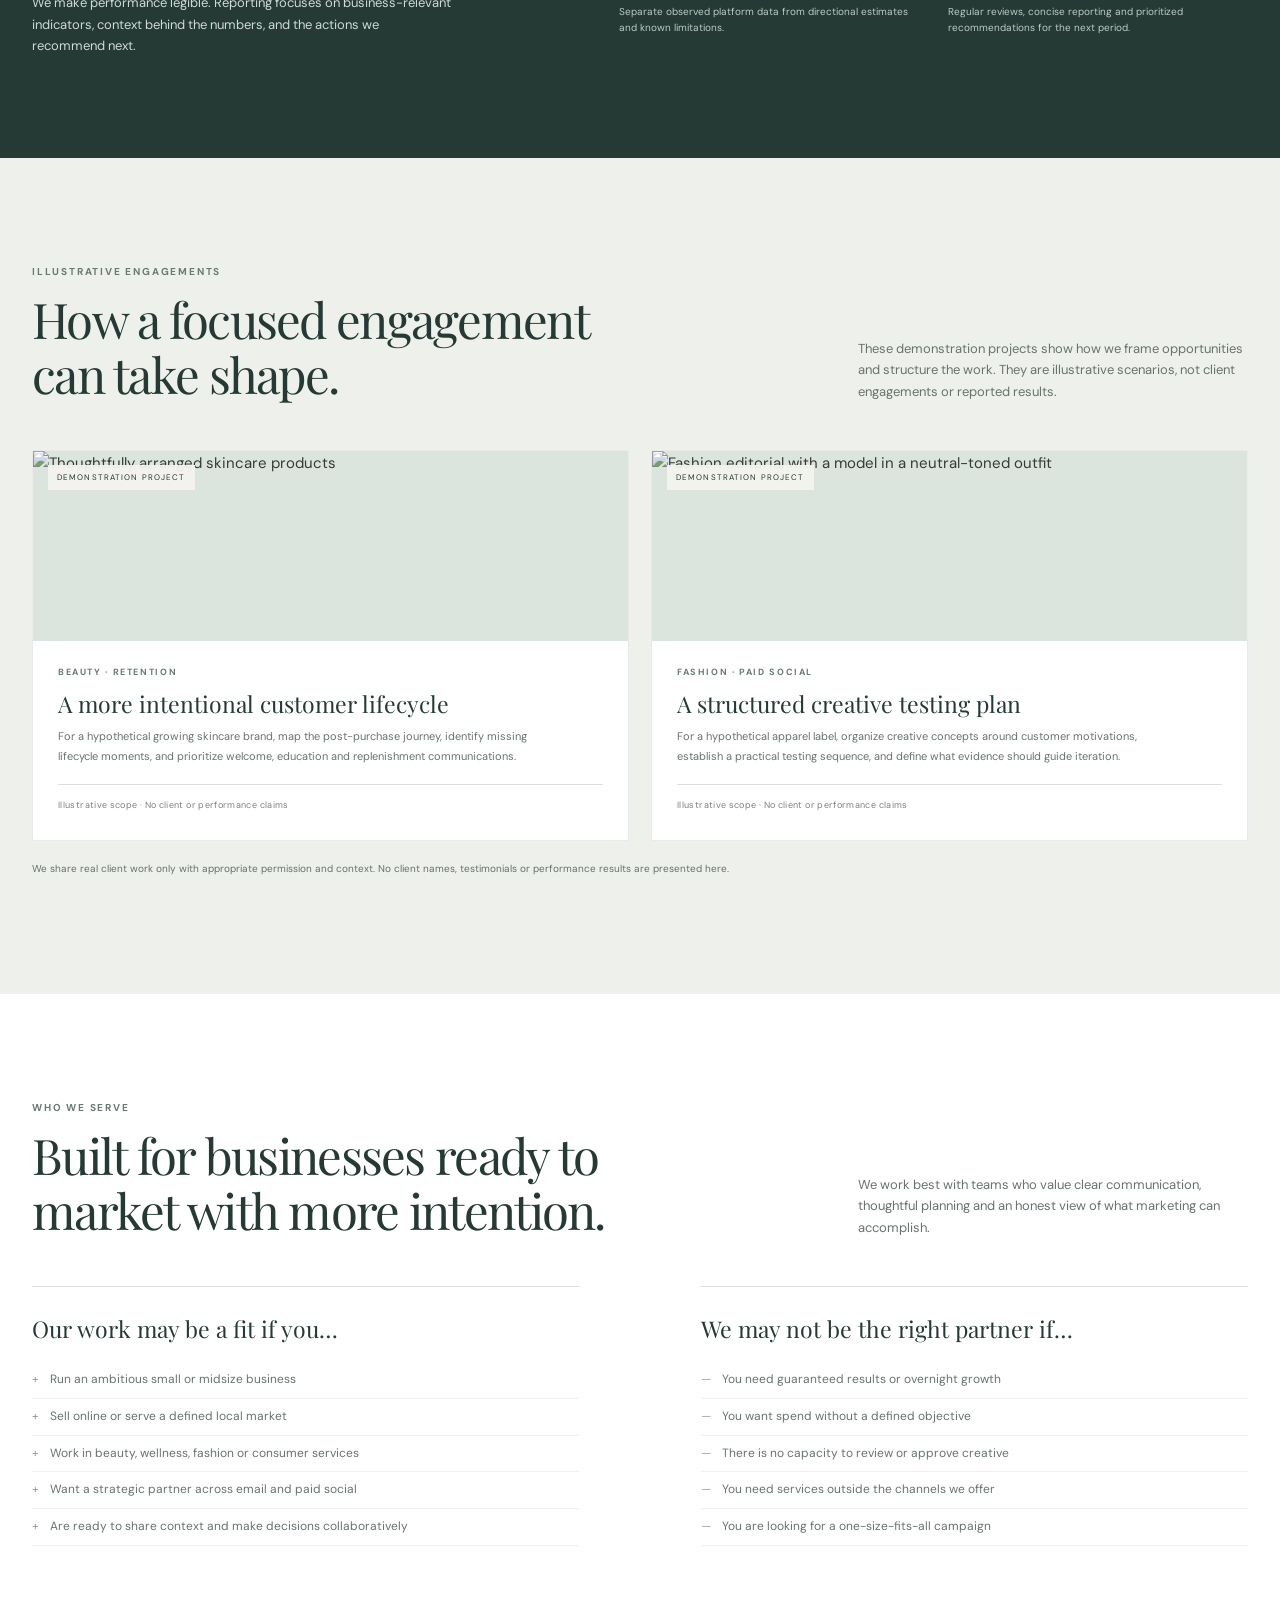
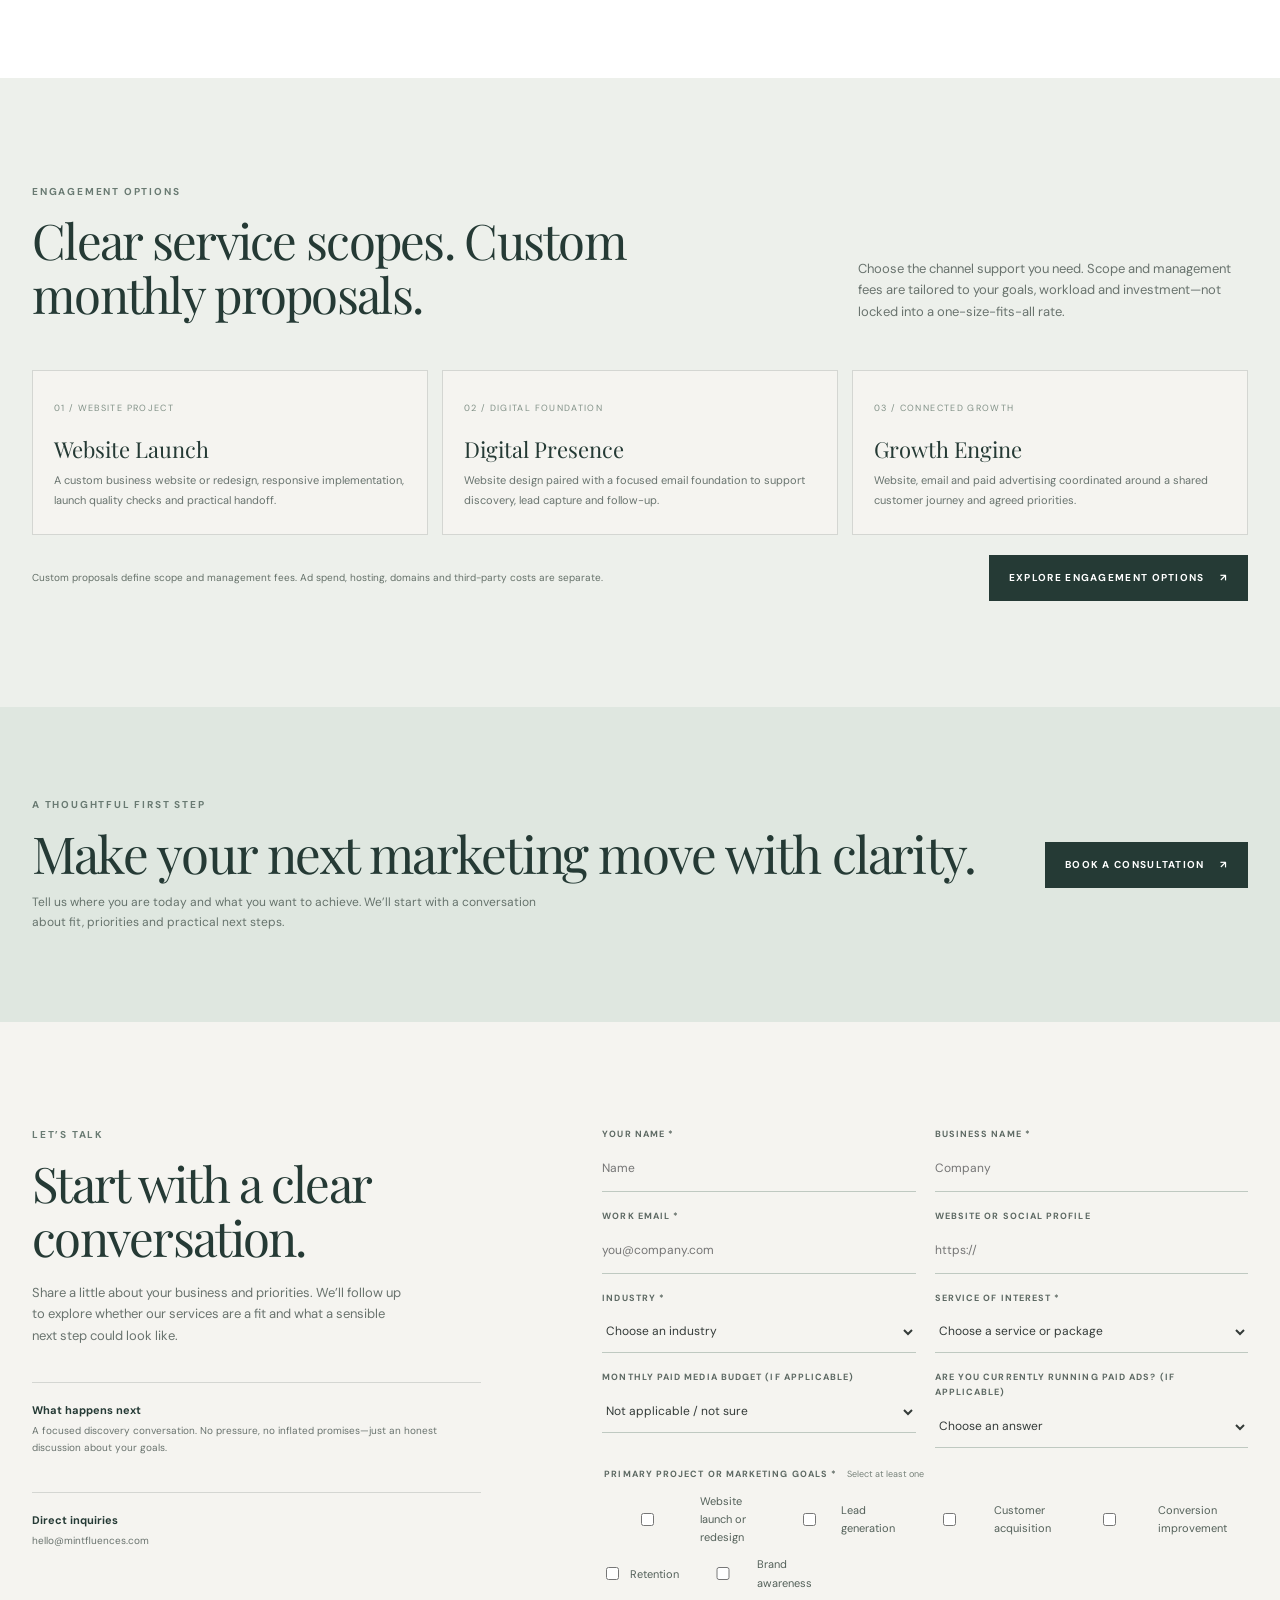
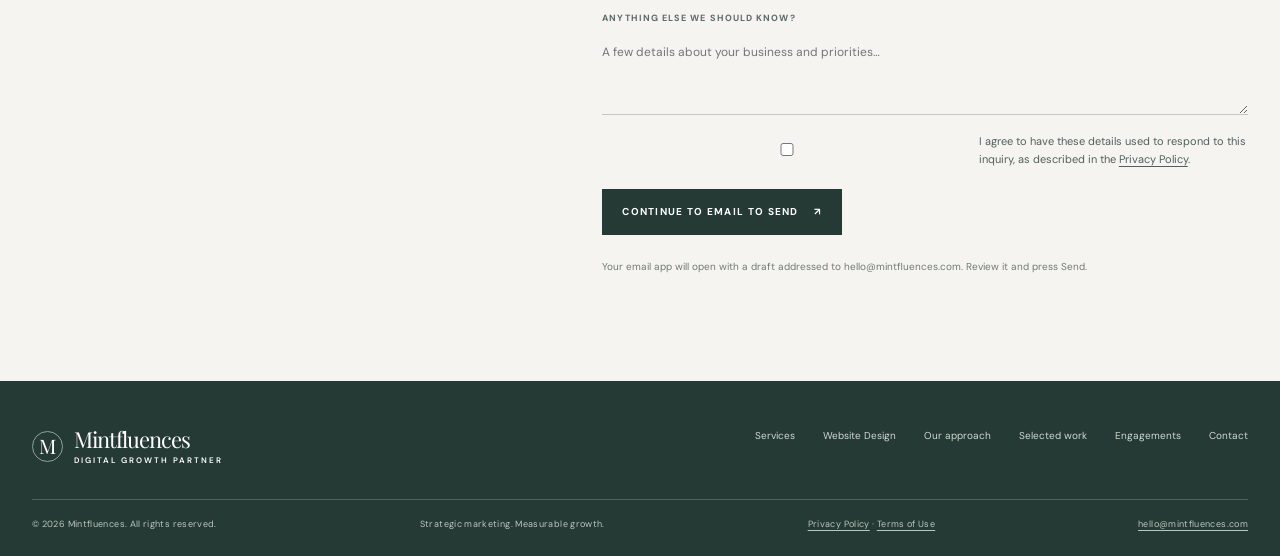
==== commit 8b7308ff: "Add website design and development service" ====
--- a/index.html
+++ b/index.html
@@ -4,12 +4,12 @@
   <meta charset="utf-8" />
   <meta name="viewport" content="width=device-width, initial-scale=1" />
   <meta name="theme-color" content="#253a35" />
-  <meta name="description" content="Mintfluences helps growing businesses turn email marketing, Meta ads and TikTok ads into a connected strategy for customer acquisition and retention." />
+  <meta name="description" content="Mintfluences helps growing businesses build their digital foundation with custom websites, email marketing and paid advertising designed to attract, convert and retain customers." />
   <title>Mintfluences — Strategic Marketing. Measurable Growth.</title>
   <link rel="canonical" href="https://mintfluences.com/" />
   <meta property="og:type" content="website" />
   <meta property="og:title" content="Mintfluences — Strategic Marketing. Measurable Growth." />
-  <meta property="og:description" content="Connected email, Meta and TikTok marketing for growing businesses." />
+  <meta property="og:description" content="Strategic websites, email and paid advertising for growing businesses." />
   <meta property="og:url" content="https://mintfluences.com/" />
   <meta property="og:image" content="https://mintfluences.com/mintfluences-logo.jpg" />
   <link rel="icon" href="/favicon.svg" type="image/svg+xml" />
@@ -18,8 +18,8 @@
   <link href="https://fonts.googleapis.com/css2?family=DM+Sans:wght@400;500;600;700&family=Playfair+Display:wght@400;500;600&display=swap" rel="stylesheet" />
   <style>
     :root{--forest:#253A35;--ivory:#F5F4F0;--logo-bg:#F3F1ED;--sage:#A8BDB0;--platinum:#D5D5D0;--white:#fff;--charcoal:#343B39;--muted:#68736e;--serif:'Playfair Display',Georgia,serif;--sans:'DM Sans',Arial,sans-serif;--line:rgba(37,58,53,.16);--max:1220px}
-    *{box-sizing:border-box}html{scroll-behavior:smooth}body{margin:0;background:var(--ivory);color:var(--charcoal);font-family:var(--sans);font-size:15px;line-height:1.65;-webkit-font-smoothing:antialiased}a{color:inherit;text-decoration:none}button,input,textarea,select{font:inherit}button,a{-webkit-tap-highlight-color:transparent}.wrap{width:min(calc(100% - 64px),var(--max));margin:auto}.eyebrow{font-size:10px;letter-spacing:.18em;font-weight:700;text-transform:uppercase;color:#697a72}.serif{font-family:var(--serif);font-weight:400;letter-spacing:-.035em}.topline{background-color:var(--logo-bg);background-image:url("/header-texture.jpg");background-size:cover;background-position:center;color:var(--forest);text-align:center;padding:8px 16px;font-size:10px;letter-spacing:.15em;text-transform:uppercase}.header{height:130px;display:flex;align-items:center;border-bottom:1px solid var(--line);background-color:rgba(243,241,237,.96);background-image:url("/header-texture.jpg");background-size:cover;background-position:center;position:sticky;top:0;z-index:30}.nav{display:flex;align-items:center;justify-content:space-between}.brand{display:flex;align-items:center;gap:11px;color:var(--forest)}.header .brand{flex-direction:column;justify-content:center;gap:0;text-align:center;line-height:1}.header .brand-tagline{display:flex;align-items:center;justify-content:center;gap:8px;margin-top:2px;font:500 12px/1 var(--serif);letter-spacing:.035em;color:var(--forest);white-space:nowrap}.header .brand-tagline:before,.header .brand-tagline:after{content:"";display:block;width:23px;height:1px;background:#8ca397;flex:0 0 auto}.brand-mark{width:31px;height:31px;border:1px solid #8ca397;border-radius:50%;display:grid;place-items:center;font-family:var(--serif);font-size:20px;line-height:1}.brand-name{font-family:var(--serif);font-size:22px;line-height:1.05;letter-spacing:-.045em}.brand>img{display:block;width:218px;height:108px;object-fit:cover;object-position:center top;flex:0 0 auto}.brand-name span{display:block;font:600 8px var(--sans);letter-spacing:.25em;text-transform:uppercase;margin-top:4px}.nav-links{display:flex;align-items:center;gap:33px;font-size:11px;color:#4b5752}.nav-links a:not(.button):hover{color:#81988a}.button{display:inline-flex;align-items:center;justify-content:center;gap:15px;background:var(--forest);color:#fff;padding:14px 19px;border:1px solid var(--forest);font-size:10px;text-transform:uppercase;letter-spacing:.13em;font-weight:700;transition:.22s ease;cursor:pointer}.button:hover{background:#344d46;transform:translateY(-1px)}.button.secondary{background:transparent;color:var(--forest)}.button.secondary:hover{background:#e9ebe5}.button.light{background:var(--ivory);color:var(--forest);border-color:var(--ivory)}.menu{display:none;background:none;border:0;color:var(--forest);font-size:22px;padding:8px}.hero{min-height:635px;display:grid;grid-template-columns:1.05fr .95fr;align-items:stretch}.hero-copy{padding:92px 7% 80px max(32px,calc((100vw - var(--max))/2))}.hero-copy .eyebrow{margin-bottom:21px}.hero h1{font:400 clamp(46px,5vw,69px)/1.09 var(--serif);letter-spacing:-.045em;color:var(--forest);margin:0 0 22px;max-width:600px}.hero h1 em{font-weight:400;color:#80968a}.hero-lede{max-width:505px;color:#64706b;font-size:15px;line-height:1.85;margin:0 0 29px}.hero-actions{display:flex;align-items:center;gap:22px;flex-wrap:wrap}.text-link{font-size:10px;letter-spacing:.13em;text-transform:uppercase;font-weight:700;border-bottom:1px solid #8ea094;padding-bottom:4px}.hero-note{border-top:1px solid var(--line);padding-top:18px;margin-top:56px;max-width:465px;display:flex;gap:22px;color:#758079;font-size:10px;letter-spacing:.06em}.hero-note strong{color:var(--forest);font-weight:600}.hero-visual{min-height:635px;position:relative;overflow:hidden;background:#dfe5df}.hero-visual img{width:100%;height:100%;object-fit:cover;position:absolute;inset:0;filter:saturate(.65)}.visual-overlay{position:absolute;inset:0;background:linear-gradient(180deg,rgba(37,58,53,.02) 35%,rgba(37,58,53,.54) 100%)}.visual-label{position:absolute;left:35px;bottom:31px;color:white}.visual-label .eyebrow{color:#e8eee9}.visual-label p{font:400 27px/1.2 var(--serif);margin:9px 0 0}.hero-index{position:absolute;top:26px;right:29px;color:white;font-size:10px;letter-spacing:.16em}.strip{background:#e7e9e3;border-block:1px solid var(--line);padding:19px 0}.strip-inner{display:flex;justify-content:space-between;gap:24px;align-items:center}.strip-label{font-size:9px;letter-spacing:.18em;color:#737e77;text-transform:uppercase;white-space:nowrap}.strip-items{display:flex;gap:clamp(18px,4vw,58px);align-items:center;color:#45534c;font:400 15px var(--serif)}.strip-items span:before{content:'—';color:#90a197;margin-right:11px;font:400 12px var(--sans)}section{scroll-margin-top:94px}.section{padding:106px 0}.section-heading{display:flex;justify-content:space-between;gap:50px;align-items:end;margin-bottom:48px}.section-heading h2{font:400 clamp(35px,4vw,49px)/1.12 var(--serif);letter-spacing:-.035em;color:var(--forest);max-width:620px;margin:12px 0 0}.section-heading p{max-width:390px;color:#69736e;font-size:13px;margin:0}.services{background:var(--white)}.service-grid{display:grid;grid-template-columns:repeat(3,1fr);border-block:1px solid var(--line)}.service{padding:33px 30px 35px 0;border-right:1px solid var(--line);margin-right:30px;position:relative}.service:last-child{border:0;margin:0;padding-right:0}.service-num{font-size:10px;letter-spacing:.16em;color:#82938a}.service h3{font:400 25px var(--serif);color:var(--forest);margin:29px 0 12px}.service p{font-size:12px;line-height:1.85;color:#6c7671;min-height:66px;margin:0 0 20px}.service ul{list-style:none;padding:0;margin:0 0 23px}.service li{font-size:11px;padding:7px 0;border-bottom:1px solid #edf0ec;color:#46534d}.service li:before{content:'↗';color:#8aa091;margin-right:9px}.small-link{font-size:9px;text-transform:uppercase;letter-spacing:.14em;font-weight:700;color:var(--forest)}.approach{display:grid;grid-template-columns:.85fr 1.15fr;gap:10%;align-items:start}.approach-intro{position:sticky;top:125px}.approach-intro h2{font:400 clamp(35px,4vw,48px)/1.14 var(--serif);color:var(--forest);margin:14px 0 18px;letter-spacing:-.035em}.approach-intro p{font-size:13px;color:#68736e;max-width:400px;margin:0 0 25px}.steps{border-top:1px solid var(--line)}.step{display:grid;grid-template-columns:52px 1fr;gap:20px;border-bottom:1px solid var(--line);padding:23px 0}.step-num{font:400 20px var(--serif);color:#80958a}.step h3{font-size:14px;color:var(--forest);margin:0 0 6px}.step p{font-size:12px;line-height:1.8;color:#6e7872;margin:0;max-width:560px}.measure{background:var(--forest);color:var(--ivory);padding:88px 0}.measure .eyebrow{color:#b9cbbf}.measure-grid{display:grid;grid-template-columns:.85fr 1.15fr;gap:10%;align-items:center}.measure h2{font:400 clamp(34px,4vw,47px)/1.12 var(--serif);letter-spacing:-.035em;margin:15px 0 18px}.measure p{color:#d0d9d3;font-size:13px;max-width:420px}.measure-list{display:grid;grid-template-columns:1fr 1fr;gap:0 30px}.metric{border-top:1px solid rgba(255,255,255,.27);padding:18px 0}.metric strong{display:block;font:400 19px var(--serif);margin-bottom:5px}.metric span{font-size:10px;color:#bdcbc3;line-height:1.6;display:block}.work{background:#edf0eb}.case-grid{display:grid;grid-template-columns:1fr 1fr;gap:22px}.case{background:var(--white);border:1px solid rgba(37,58,53,.1)}.case-visual{height:190px;position:relative;overflow:hidden;background:#dce5dd}.case-visual img{width:100%;height:100%;object-fit:cover;filter:saturate(.55)}.case-tag{position:absolute;top:14px;left:15px;background:rgba(245,244,240,.94);padding:6px 9px;text-transform:uppercase;font-size:8px;letter-spacing:.14em;color:var(--forest)}.case-content{padding:24px 25px 27px}.case-content .eyebrow{font-size:9px}.case h3{font:400 23px var(--serif);color:var(--forest);margin:8px 0}.case p{font-size:11px;color:#68736e;line-height:1.8;margin:0;max-width:500px}.case-foot{margin-top:18px;padding-top:13px;border-top:1px solid var(--line);font-size:9px;color:#7a827d;letter-spacing:.04em}.case-note{margin-top:20px;color:#66716b;font-size:10px;max-width:780px}.fit{background:var(--white)}.fit-grid{display:grid;grid-template-columns:1fr 1fr;gap:10%;}.fit-box{padding:26px 0;border-top:1px solid var(--line)}.fit-box h3{font:400 23px var(--serif);color:var(--forest);margin:0 0 18px}.fit-box ul{padding:0;margin:0;list-style:none}.fit-box li{font-size:12px;color:#68736e;padding:8px 0;border-bottom:1px solid #eef0ed}.fit-box li:before{content:'+';color:#8ba092;margin-right:11px}.fit-box.not li:before{content:'—';color:#a0a6a1}.cta{padding:90px 0;background:#dfe7e0}.cta-inner{display:grid;grid-template-columns:1fr auto;gap:30px;align-items:center}.cta h2{font:400 clamp(36px,4vw,51px)/1.12 var(--serif);color:var(--forest);letter-spacing:-.035em;margin:11px 0}.cta p{font-size:12px;color:#66736c;max-width:540px;margin:0}.contact{padding:105px 0;background:var(--ivory)}.contact-grid{display:grid;grid-template-columns:.82fr 1.18fr;gap:10%}.contact-copy h2{font:400 clamp(37px,4vw,49px)/1.1 var(--serif);color:var(--forest);letter-spacing:-.035em;margin:12px 0 18px}.contact-copy p{font-size:13px;color:#69736e;max-width:380px}.contact-detail{margin-top:36px;border-top:1px solid var(--line);padding-top:18px;font-size:10px;color:#69736e}.contact-detail strong{display:block;color:var(--forest);font-size:11px;margin-bottom:4px}.form{display:grid;grid-template-columns:1fr 1fr;gap:17px 19px}.field{display:flex;flex-direction:column;gap:7px}.field.full{grid-column:1/-1}.field label{font-size:9px;letter-spacing:.12em;text-transform:uppercase;color:#5d6963;font-weight:700}.field input,.field select,.field textarea{width:100%;background:transparent;border:0;border-bottom:1px solid #bfc9c1;padding:10px 0 12px;color:var(--charcoal);outline:none;font-size:12px}.field input:focus,.field select:focus,.field textarea:focus{border-color:var(--forest)}.field textarea{resize:vertical;min-height:82px}.form .button{justify-self:start;margin-top:4px}.form-status{grid-column:1/-1;font-size:11px;color:var(--forest);margin:0;min-height:20px}.footer{background:var(--forest);color:#e5eae6;padding:47px 0 24px}.footer-top{display:flex;justify-content:space-between;align-items:start;gap:30px;padding-bottom:34px;border-bottom:1px solid rgba(255,255,255,.2)}.footer .brand{color:#fff}.footer .brand-mark{border-color:#8ca397}.footer-nav{display:flex;gap:28px;font-size:10px;color:#d0d8d2}.footer-bottom{display:flex;justify-content:space-between;gap:20px;padding-top:17px;color:#bac7bf;font-size:9px;letter-spacing:.04em}.footer-bottom a{text-decoration:underline;text-underline-offset:3px}.fade{opacity:0;transform:translateY(12px);transition:opacity .7s ease,transform .7s ease}.fade.in{opacity:1;transform:none}
-    @media(max-width:900px){.header{height:114px}.brand>img{width:190px;height:94px}.wrap{width:min(calc(100% - 42px),var(--max))}.nav-links{gap:18px}.hero{min-height:560px}.hero-copy{padding:75px 25px 55px 32px}.hero-visual{min-height:560px}.strip-inner{align-items:flex-start;flex-direction:column}.section{padding:82px 0}.approach,.measure-grid{gap:7%}.service{padding-right:20px;margin-right:20px}.contact-grid{gap:6%}}
+    *{box-sizing:border-box}html{scroll-behavior:smooth}body{margin:0;background:var(--ivory);color:var(--charcoal);font-family:var(--sans);font-size:15px;line-height:1.65;-webkit-font-smoothing:antialiased}a{color:inherit;text-decoration:none}button,input,textarea,select{font:inherit}button,a{-webkit-tap-highlight-color:transparent}.wrap{width:min(calc(100% - 64px),var(--max));margin:auto}.eyebrow{font-size:10px;letter-spacing:.18em;font-weight:700;text-transform:uppercase;color:#697a72}.serif{font-family:var(--serif);font-weight:400;letter-spacing:-.035em}.header{height:130px;display:flex;align-items:center;border-bottom:1px solid var(--line);background-color:rgba(243,241,237,.96);background-image:url("/header-texture.jpg");background-size:cover;background-position:center;position:sticky;top:0;z-index:30}.nav{display:flex;align-items:center;justify-content:space-between}.brand{display:flex;align-items:center;gap:11px;color:var(--forest)}.header .brand{flex-direction:column;justify-content:center;gap:0;text-align:center;line-height:1}.header .brand-tagline{display:flex;align-items:center;justify-content:center;gap:8px;margin-top:2px;font:500 12px/1 var(--serif);letter-spacing:.035em;color:var(--forest);white-space:nowrap}.header .brand-tagline:before,.header .brand-tagline:after{content:"";display:block;width:23px;height:1px;background:#8ca397;flex:0 0 auto}.brand-mark{width:31px;height:31px;border:1px solid #8ca397;border-radius:50%;display:grid;place-items:center;font-family:var(--serif);font-size:20px;line-height:1}.brand-name{font-family:var(--serif);font-size:22px;line-height:1.05;letter-spacing:-.045em}.brand>img{display:block;width:218px;height:108px;object-fit:cover;object-position:center top;flex:0 0 auto}.brand-name span{display:block;font:600 8px var(--sans);letter-spacing:.25em;text-transform:uppercase;margin-top:4px}.nav-links{display:flex;align-items:center;gap:33px;font-size:11px;color:#4b5752}.nav-links a:not(.button):hover{color:#81988a}.button{display:inline-flex;align-items:center;justify-content:center;gap:15px;background:var(--forest);color:#fff;padding:14px 19px;border:1px solid var(--forest);font-size:10px;text-transform:uppercase;letter-spacing:.13em;font-weight:700;transition:.22s ease;cursor:pointer}.button:hover{background:#344d46;transform:translateY(-1px)}.button.secondary{background:transparent;color:var(--forest)}.button.secondary:hover{background:#e9ebe5}.button.light{background:var(--ivory);color:var(--forest);border-color:var(--ivory)}.menu{display:none;background:none;border:0;color:var(--forest);font-size:22px;padding:8px}.hero{min-height:635px;display:grid;grid-template-columns:1.05fr .95fr;align-items:stretch}.hero-copy{padding:92px 7% 80px max(32px,calc((100vw - var(--max))/2))}.hero-copy .eyebrow{margin-bottom:21px}.hero h1{font:400 clamp(46px,5vw,69px)/1.09 var(--serif);letter-spacing:-.045em;color:var(--forest);margin:0 0 22px;max-width:600px}.hero h1 em{font-weight:400;color:#80968a}.hero-lede{max-width:505px;color:#64706b;font-size:15px;line-height:1.85;margin:0 0 29px}.hero-actions{display:flex;align-items:center;gap:22px;flex-wrap:wrap}.text-link{font-size:10px;letter-spacing:.13em;text-transform:uppercase;font-weight:700;border-bottom:1px solid #8ea094;padding-bottom:4px}.hero-note{border-top:1px solid var(--line);padding-top:18px;margin-top:56px;max-width:465px;display:flex;gap:22px;color:#758079;font-size:10px;letter-spacing:.06em}.hero-note strong{color:var(--forest);font-weight:600}.hero-visual{min-height:635px;position:relative;overflow:hidden;background:#dfe5df}.hero-visual img{width:100%;height:100%;object-fit:cover;position:absolute;inset:0;filter:saturate(.65)}.visual-overlay{position:absolute;inset:0;background:linear-gradient(180deg,rgba(37,58,53,.02) 35%,rgba(37,58,53,.54) 100%)}.visual-label{position:absolute;left:35px;bottom:31px;color:white}.visual-label .eyebrow{color:#e8eee9}.visual-label p{font:400 27px/1.2 var(--serif);margin:9px 0 0}.hero-index{position:absolute;top:26px;right:29px;color:white;font-size:10px;letter-spacing:.16em}.strip{background:#e7e9e3;border-block:1px solid var(--line);padding:19px 0}.strip-inner{display:flex;justify-content:space-between;gap:24px;align-items:center}.strip-label{font-size:9px;letter-spacing:.18em;color:#737e77;text-transform:uppercase;white-space:nowrap}.strip-items{display:flex;gap:clamp(18px,4vw,58px);align-items:center;color:#45534c;font:400 15px var(--serif)}.strip-items span:before{content:'—';color:#90a197;margin-right:11px;font:400 12px var(--sans)}section{scroll-margin-top:94px}.section{padding:106px 0}.section-heading{display:flex;justify-content:space-between;gap:50px;align-items:end;margin-bottom:48px}.section-heading h2{font:400 clamp(35px,4vw,49px)/1.12 var(--serif);letter-spacing:-.035em;color:var(--forest);max-width:620px;margin:12px 0 0}.section-heading p{max-width:390px;color:#69736e;font-size:13px;margin:0}.services{background:var(--white)}.service-grid{display:grid;grid-template-columns:repeat(4,minmax(0,1fr));border-block:1px solid var(--line)}.service{padding:33px 30px 35px 0;border-right:1px solid var(--line);margin-right:30px;position:relative}.service:last-child{border:0;margin:0;padding-right:0}.service-num{font-size:10px;letter-spacing:.16em;color:#82938a}.service h3{font:400 25px var(--serif);color:var(--forest);margin:29px 0 12px}.service p{font-size:12px;line-height:1.85;color:#6c7671;min-height:66px;margin:0 0 20px}.service ul{list-style:none;padding:0;margin:0 0 23px}.service li{font-size:11px;padding:7px 0;border-bottom:1px solid #edf0ec;color:#46534d}.service li:before{content:'↗';color:#8aa091;margin-right:9px}.small-link{font-size:9px;text-transform:uppercase;letter-spacing:.14em;font-weight:700;color:var(--forest)}.approach{display:grid;grid-template-columns:.85fr 1.15fr;gap:10%;align-items:start}.approach-intro{position:sticky;top:125px}.approach-intro h2{font:400 clamp(35px,4vw,48px)/1.14 var(--serif);color:var(--forest);margin:14px 0 18px;letter-spacing:-.035em}.approach-intro p{font-size:13px;color:#68736e;max-width:400px;margin:0 0 25px}.steps{border-top:1px solid var(--line)}.step{display:grid;grid-template-columns:52px 1fr;gap:20px;border-bottom:1px solid var(--line);padding:23px 0}.step-num{font:400 20px var(--serif);color:#80958a}.step h3{font-size:14px;color:var(--forest);margin:0 0 6px}.step p{font-size:12px;line-height:1.8;color:#6e7872;margin:0;max-width:560px}.measure{background:var(--forest);color:var(--ivory);padding:88px 0}.measure .eyebrow{color:#b9cbbf}.measure-grid{display:grid;grid-template-columns:.85fr 1.15fr;gap:10%;align-items:center}.measure h2{font:400 clamp(34px,4vw,47px)/1.12 var(--serif);letter-spacing:-.035em;margin:15px 0 18px}.measure p{color:#d0d9d3;font-size:13px;max-width:420px}.measure-list{display:grid;grid-template-columns:1fr 1fr;gap:0 30px}.metric{border-top:1px solid rgba(255,255,255,.27);padding:18px 0}.metric strong{display:block;font:400 19px var(--serif);margin-bottom:5px}.metric span{font-size:10px;color:#bdcbc3;line-height:1.6;display:block}.work{background:#edf0eb}.case-grid{display:grid;grid-template-columns:1fr 1fr;gap:22px}.case{background:var(--white);border:1px solid rgba(37,58,53,.1)}.case-visual{height:190px;position:relative;overflow:hidden;background:#dce5dd}.case-visual img{width:100%;height:100%;object-fit:cover;filter:saturate(.55)}.case-tag{position:absolute;top:14px;left:15px;background:rgba(245,244,240,.94);padding:6px 9px;text-transform:uppercase;font-size:8px;letter-spacing:.14em;color:var(--forest)}.case-content{padding:24px 25px 27px}.case-content .eyebrow{font-size:9px}.case h3{font:400 23px var(--serif);color:var(--forest);margin:8px 0}.case p{font-size:11px;color:#68736e;line-height:1.8;margin:0;max-width:500px}.case-foot{margin-top:18px;padding-top:13px;border-top:1px solid var(--line);font-size:9px;color:#7a827d;letter-spacing:.04em}.case-note{margin-top:20px;color:#66716b;font-size:10px;max-width:780px}.fit{background:var(--white)}.fit-grid{display:grid;grid-template-columns:1fr 1fr;gap:10%;}.fit-box{padding:26px 0;border-top:1px solid var(--line)}.fit-box h3{font:400 23px var(--serif);color:var(--forest);margin:0 0 18px}.fit-box ul{padding:0;margin:0;list-style:none}.fit-box li{font-size:12px;color:#68736e;padding:8px 0;border-bottom:1px solid #eef0ed}.fit-box li:before{content:'+';color:#8ba092;margin-right:11px}.fit-box.not li:before{content:'—';color:#a0a6a1}.cta{padding:90px 0;background:#dfe7e0}.cta-inner{display:grid;grid-template-columns:1fr auto;gap:30px;align-items:center}.cta h2{font:400 clamp(36px,4vw,51px)/1.12 var(--serif);color:var(--forest);letter-spacing:-.035em;margin:11px 0}.cta p{font-size:12px;color:#66736c;max-width:540px;margin:0}.contact{padding:105px 0;background:var(--ivory)}.contact-grid{display:grid;grid-template-columns:.82fr 1.18fr;gap:10%}.contact-copy h2{font:400 clamp(37px,4vw,49px)/1.1 var(--serif);color:var(--forest);letter-spacing:-.035em;margin:12px 0 18px}.contact-copy p{font-size:13px;color:#69736e;max-width:380px}.contact-detail{margin-top:36px;border-top:1px solid var(--line);padding-top:18px;font-size:10px;color:#69736e}.contact-detail strong{display:block;color:var(--forest);font-size:11px;margin-bottom:4px}.form{display:grid;grid-template-columns:1fr 1fr;gap:17px 19px}.field{display:flex;flex-direction:column;gap:7px}.field.full{grid-column:1/-1}.field label{font-size:9px;letter-spacing:.12em;text-transform:uppercase;color:#5d6963;font-weight:700}.field input,.field select,.field textarea{width:100%;background:transparent;border:0;border-bottom:1px solid #bfc9c1;padding:10px 0 12px;color:var(--charcoal);outline:none;font-size:12px}.field input:focus,.field select:focus,.field textarea:focus{border-color:var(--forest)}.field textarea{resize:vertical;min-height:82px}.form .button{justify-self:start;margin-top:4px}.form-status{grid-column:1/-1;font-size:11px;color:var(--forest);margin:0;min-height:20px}.footer{background:var(--forest);color:#e5eae6;padding:47px 0 24px}.footer-top{display:flex;justify-content:space-between;align-items:start;gap:30px;padding-bottom:34px;border-bottom:1px solid rgba(255,255,255,.2)}.footer .brand{color:#fff}.footer .brand-mark{border-color:#8ca397}.footer-nav{display:flex;gap:28px;font-size:10px;color:#d0d8d2}.footer-bottom{display:flex;justify-content:space-between;gap:20px;padding-top:17px;color:#bac7bf;font-size:9px;letter-spacing:.04em}.footer-bottom a{text-decoration:underline;text-underline-offset:3px}.fade{opacity:0;transform:translateY(12px);transition:opacity .7s ease,transform .7s ease}.fade.in{opacity:1;transform:none}
+    @media(max-width:900px){.service-grid{grid-template-columns:repeat(2,minmax(0,1fr))}.header{height:114px}.brand>img{width:190px;height:94px}.wrap{width:min(calc(100% - 42px),var(--max))}.nav-links{gap:18px}.hero{min-height:560px}.hero-copy{padding:75px 25px 55px 32px}.hero-visual{min-height:560px}.strip-inner{align-items:flex-start;flex-direction:column}.section{padding:82px 0}.approach,.measure-grid{gap:7%}.service{padding-right:20px;margin-right:20px}.contact-grid{gap:6%}}
     @media(max-width:680px){.wrap{width:calc(100% - 38px)}.topline{font-size:8px}.header{height:108px}.brand>img{width:174px;height:86px}.header .brand-tagline{font-size:10px;letter-spacing:.025em;gap:6px}.header .brand-tagline:before,.header .brand-tagline:after{width:15px}section{scroll-margin-top:108px}.menu{display:block}.nav-links{display:none;position:absolute;top:107px;left:0;right:0;background-color:rgba(243,241,237,.94);background-image:url("/header-texture.jpg");background-size:cover;background-position:center;border-bottom:1px solid var(--line);padding:21px 22px 25px;flex-direction:column;align-items:stretch;gap:17px}.nav-links.open{display:flex}.nav-links .button{align-self:flex-start}.hero{display:flex;flex-direction:column}.hero-copy{padding:65px 22px 42px}.hero h1{font-size:48px}.hero-note{margin-top:37px}.hero-visual{min-height:380px}.strip-items{flex-wrap:wrap;row-gap:10px}.section-heading{display:block}.section-heading p{margin-top:17px}.service-grid{grid-template-columns:1fr}.service,.service:last-child{padding:24px 0;border:0;border-bottom:1px solid var(--line);margin:0}.service h3{margin-top:17px}.service p{min-height:0}.approach,.measure-grid,.contact-grid{grid-template-columns:1fr;gap:38px}.approach-intro{position:static}.measure-list{gap:0 18px}.case-grid,.fit-grid{grid-template-columns:1fr}.case-visual{height:180px}.cta-inner{grid-template-columns:1fr}.cta-inner .button{justify-self:start}.contact{padding:78px 0}.form{grid-template-columns:1fr}.field.full{grid-column:auto}.form-status{grid-column:auto}.footer-top,.footer-bottom{flex-direction:column}.footer-nav{flex-wrap:wrap;gap:15px 22px}.footer-bottom{gap:7px}}
     @media(prefers-reduced-motion:reduce){html{scroll-behavior:auto}*,*:before,*:after{transition:none!important;animation:none!important}.fade{opacity:1;transform:none}}
 
@@ -31,17 +31,17 @@
 <body>
   <a class="skip-link" href="#main-content">Skip to content</a>
   
-  <header class="header"><div class="wrap nav"><a class="brand" href="#home" aria-label="Mintfluences home"><img src="mintfluences-logo-transparent.png" alt="Mintfluences" width="1011" height="559" /><span class="brand-tagline">Digital Marketing Agency</span></a><button class="menu" aria-label="Open navigation" aria-expanded="false">☰</button><nav class="nav-links" aria-label="Main navigation"><a href="#services">Services</a><a href="#approach">Our approach</a><a href="#work">Selected work</a><a href="engagements.html">Engagements</a><a href="about.html">About</a><a class="button" href="#contact">Book a consultation <span>↗</span></a></nav></div></header>
+  <header class="header"><div class="wrap nav"><a class="brand" href="#home" aria-label="Mintfluences home"><img src="mintfluences-logo-transparent.png" alt="Mintfluences" width="1011" height="559" /><span class="brand-tagline">Digital Marketing Agency</span></a><button class="menu" aria-label="Open navigation" aria-expanded="false">☰</button><nav class="nav-links" aria-label="Main navigation"><a href="#services">Services</a><a href="services/website-design.html">Website Design</a><a href="#approach">Our approach</a><a href="#work">Selected work</a><a href="engagements.html">Engagements</a><a href="about.html">About</a><a class="button" href="#contact">Book a consultation <span>↗</span></a></nav></div></header>
   <main id="main-content">
-    <section class="hero" id="home"><div class="hero-copy"><div class="eyebrow">Mintfluences · Digital growth partner</div><h1 class="serif">Strategic Marketing.<br><em>Measurable Growth.</em></h1><p class="hero-lede">Mintfluences helps growing consumer and local businesses connect email and paid social into a clear plan for customer acquisition, conversion and retention—with strategy, creative direction and transparent performance reviews.</p><div class="hero-actions"><a class="button" href="#contact">Book a consultation <span>↗</span></a><a class="text-link" href="#services">Explore our services</a></div><div class="hero-note"><span><strong>Clear strategy</strong> before spend</span><span><strong>Thoughtful execution</strong> across channels</span></div></div><div class="hero-visual"><img src="https://images.unsplash.com/photo-1497366754035-f200968a6e72?auto=format&fit=crop&w=1400&q=85" alt="Light-filled contemporary studio with a considered, calm interior"/><div class="visual-overlay"></div><div class="hero-index">01 / 04</div><div class="visual-label"><div class="eyebrow">Clarity in every channel</div><p>Growth, built with intention.</p></div></div></section>
-    <div class="strip"><div class="wrap strip-inner"><div class="strip-label">Focused expertise</div><div class="strip-items"><span>Email marketing</span><span>Meta advertising</span><span>TikTok advertising</span></div></div></div>
-    <section class="section services" id="services"><div class="wrap"><div class="section-heading fade"><div><div class="eyebrow">What we do</div><h2>Three channels. One considered growth strategy.</h2></div><p>We connect owned audience, paid social and creative into a marketing program shaped around your business priorities.</p></div><div class="service-grid"><article class="service fade"><div class="service-num">01 / RETENTION</div><h3>Email Marketing</h3><p>Build stronger customer relationships with useful, timely communications that support the full customer lifecycle.</p><ul><li>Lifecycle and campaign strategy</li><li>Welcome, nurture and retention flows</li><li>Segmentation and audience planning</li><li>Creative, copy and performance review</li></ul><a class="small-link" href="services/email-marketing.html">Explore email marketing ↗</a></article><article class="service fade"><div class="service-num">02 / PAID SOCIAL</div><h3>Meta Advertising</h3><p>Reach the right people on Facebook and Instagram with focused campaign architecture, creative testing and active optimization.</p><ul><li>Account and opportunity audit</li><li>Campaign structure and setup</li><li>Audience and creative testing plans</li><li>Ongoing optimization and reporting</li></ul><a class="small-link" href="services/meta-advertising.html">Explore Meta advertising ↗</a></article><article class="service fade"><div class="service-num">03 / DISCOVERY</div><h3>TikTok Advertising</h3><p>Make short-form paid social more intentional, pairing platform-native creative with measurable campaign decisions.</p><ul><li>Channel fit and launch planning</li><li>Creative concepts and testing briefs</li><li>Campaign setup and management</li><li>Learning agenda and performance review</li></ul><a class="small-link" href="services/tiktok-advertising.html">Explore TikTok advertising ↗</a></article></div></div></section>
+    <section class="hero" id="home"><div class="hero-copy"><div class="eyebrow">Mintfluences · Digital growth partner</div><h1 class="serif">Strategic Marketing.<br><em>Measurable Growth.</em></h1><p class="hero-lede">Mintfluences helps growing consumer and local businesses build a connected digital foundation with a strategic website, email and paid advertising—bringing clarity to customer discovery, conversion and retention, with transparent performance reviews.</p><div class="hero-actions"><a class="button" href="#contact">Book a consultation <span>↗</span></a><a class="text-link" href="#services">Explore our services</a></div><div class="hero-note"><span><strong>Clear strategy</strong> before spend</span><span><strong>Thoughtful execution</strong> across channels</span></div></div><div class="hero-visual"><img src="https://images.unsplash.com/photo-1497366754035-f200968a6e72?auto=format&fit=crop&w=1400&q=85" alt="Light-filled contemporary studio with a considered, calm interior"/><div class="visual-overlay"></div><div class="hero-index">01 / 04</div><div class="visual-label"><div class="eyebrow">Clarity in every channel</div><p>Growth, built with intention.</p></div></div></section>
+    <div class="strip"><div class="wrap strip-inner"><div class="strip-label">Focused expertise</div><div class="strip-items"><span>Website design</span><span>Email marketing</span><span>Paid advertising</span></div></div></div>
+    <section class="section services" id="services"><div class="wrap"><div class="section-heading fade"><div><div class="eyebrow">What we do</div><h2>A stronger digital foundation for sustainable growth.</h2></div><p>We design the website, email and paid media systems that help your business build its presence, attract customers and make every channel work harder together.</p></div><div class="service-grid"><article class="service fade"><div class="service-num">01 / DIGITAL FOUNDATION</div><h3><a href="services/website-design.html">Website Design &amp; Development</a></h3><p>Build a polished, responsive digital home designed around your business goals and customer journey.</p><ul><li>Custom business sites and WordPress redesigns</li><li>Landing pages and implementation</li><li>Mobile-responsive refinement</li><li>Updates and maintenance options</li></ul><a class="small-link" href="services/website-design.html">Explore website design ↗</a></article><article class="service fade"><div class="service-num">02 / RETENTION</div><h3>Email Marketing</h3><p>Build stronger customer relationships with useful, timely communications that support the full customer lifecycle.</p><ul><li>Lifecycle and campaign strategy</li><li>Welcome, nurture and retention flows</li><li>Segmentation and audience planning</li><li>Creative, copy and performance review</li></ul><a class="small-link" href="services/email-marketing.html">Explore email marketing ↗</a></article><article class="service fade"><div class="service-num">03 / PAID SOCIAL</div><h3>Meta Advertising</h3><p>Reach the right people on Facebook and Instagram with focused campaign architecture, creative testing and active optimization.</p><ul><li>Account and opportunity audit</li><li>Campaign structure and setup</li><li>Audience and creative testing plans</li><li>Ongoing optimization and reporting</li></ul><a class="small-link" href="services/meta-advertising.html">Explore Meta advertising ↗</a></article><article class="service fade"><div class="service-num">04 / DISCOVERY</div><h3>TikTok Advertising</h3><p>Make short-form paid social more intentional, pairing platform-native creative with measurable campaign decisions.</p><ul><li>Channel fit and launch planning</li><li>Creative concepts and testing briefs</li><li>Campaign setup and management</li><li>Learning agenda and performance review</li></ul><a class="small-link" href="services/tiktok-advertising.html">Explore TikTok advertising ↗</a></article></div></div></section>
     <section class="section why" id="why-mintfluences"><div class="wrap why-grid"><div><div class="eyebrow">Why Mintfluences</div><h2 class="why-title">Thoughtful marketing, with a clear reason behind every move.</h2><p class="why-lede">A channel is only useful when it supports a real business goal. We bring planning, execution and measurement together so you can understand what is happening and decide what to do next.</p><a class="text-link" href="#approach">See how we work ↗</a></div><div class="why-points"><article><span>01</span><div><h3>Connected by design</h3><p>Email and paid social are planned around the same customer journey, priorities and commercial context.</p></div></article><article><span>02</span><div><h3>Focused on the work that matters</h3><p>We agree on scope and success measures before launch, then prioritize the actions with a clear rationale.</p></div></article><article><span>03</span><div><h3>Clear about performance</h3><p>Reporting explains the signal, the limitations and the next recommendation—without inflated promises.</p></div></article></div></div></section>
     <section class="section" id="approach"><div class="wrap approach"><div class="approach-intro fade"><div class="eyebrow">A considered process</div><h2>Good marketing starts with good questions.</h2><p>Our work begins by understanding your business, customers and constraints. Every recommendation has a reason, an owner and a way to measure what happens next.</p><a class="text-link" href="#contact">Start a conversation ↗</a></div><div class="steps"><div class="step fade"><div class="step-num">01</div><div><h3>Understand the business</h3><p>We learn your goals, economics, audience, current channel performance and operational realities before recommending a plan.</p></div></div><div class="step fade"><div class="step-num">02</div><div><h3>Set the strategy</h3><p>We identify the highest-priority opportunities, define success measures, and agree on a channel plan and investment assumptions.</p></div></div><div class="step fade"><div class="step-num">03</div><div><h3>Build and launch</h3><p>We align tracking, campaign structure, messaging and creative direction, then launch with clear responsibilities and review points.</p></div></div><div class="step fade"><div class="step-num">04</div><div><h3>Learn and improve</h3><p>We review performance against agreed goals, explain what the data can and cannot tell us, and make measured next-step decisions.</p></div></div></div></div></section>
     <section class="measure" id="measurement"><div class="wrap measure-grid"><div class="fade"><div class="eyebrow">Measurement with meaning</div><h2>Reporting should help you decide.</h2><p>We make performance legible. Reporting focuses on business-relevant indicators, context behind the numbers, and the actions we recommend next.</p></div><div class="measure-list"><div class="metric"><strong>Commercial context</strong><span>Interpret channel results alongside your objectives, margins and customer journey.</span></div><div class="metric"><strong>Clear signals</strong><span>Track agreed indicators such as qualified leads, customer acquisition and retention.</span></div><div class="metric"><strong>Honest attribution</strong><span>Separate observed platform data from directional estimates and known limitations.</span></div><div class="metric"><strong>Actionable cadence</strong><span>Regular reviews, concise reporting and prioritized recommendations for the next period.</span></div></div></div></section>
     <section class="section work" id="work"><div class="wrap"><div class="section-heading fade"><div><div class="eyebrow">Illustrative engagements</div><h2>How a focused engagement can take shape.</h2></div><p>These demonstration projects show how we frame opportunities and structure the work. They are illustrative scenarios, not client engagements or reported results.</p></div><div class="case-grid"><article class="case fade"><div class="case-visual"><img src="https://images.unsplash.com/photo-1556229010-6c3f2c9ca5f8?auto=format&fit=crop&w=1000&q=80" alt="Thoughtfully arranged skincare products"/><span class="case-tag">Demonstration project</span></div><div class="case-content"><div class="eyebrow">Beauty · Retention</div><h3>A more intentional customer lifecycle</h3><p>For a hypothetical growing skincare brand, map the post-purchase journey, identify missing lifecycle moments, and prioritize welcome, education and replenishment communications.</p><div class="case-foot">Illustrative scope · No client or performance claims</div></div></article><article class="case fade"><div class="case-visual"><img src="https://images.unsplash.com/photo-1529139574466-a303027c1d8b?auto=format&fit=crop&w=1000&q=80" alt="Fashion editorial with a model in a neutral-toned outfit"/><span class="case-tag">Demonstration project</span></div><div class="case-content"><div class="eyebrow">Fashion · Paid social</div><h3>A structured creative testing plan</h3><p>For a hypothetical apparel label, organize creative concepts around customer motivations, establish a practical testing sequence, and define what evidence should guide iteration.</p><div class="case-foot">Illustrative scope · No client or performance claims</div></div></article></div><p class="case-note">We share real client work only with appropriate permission and context. No client names, testimonials or performance results are presented here.</p></div></section>
     <section class="section fit" id="about"><div class="wrap"><div class="section-heading fade"><div><div class="eyebrow">Who we serve</div><h2>Built for businesses ready to market with more intention.</h2></div><p>We work best with teams who value clear communication, thoughtful planning and an honest view of what marketing can accomplish.</p></div><div class="fit-grid"><div class="fit-box fade"><h3>Our work may be a fit if you…</h3><ul><li>Run an ambitious small or midsize business</li><li>Sell online or serve a defined local market</li><li>Work in beauty, wellness, fashion or consumer services</li><li>Want a strategic partner across email and paid social</li><li>Are ready to share context and make decisions collaboratively</li></ul></div><div class="fit-box not fade"><h3>We may not be the right partner if…</h3><ul><li>You need guaranteed results or overnight growth</li><li>You want spend without a defined objective</li><li>There is no capacity to review or approve creative</li><li>You need services outside the channels we offer</li><li>You are looking for a one-size-fits-all campaign</li></ul></div></div></div></section>
-    <section class="section engagement-preview" id="engagements"><div class="wrap"><div class="section-heading fade"><div><div class="eyebrow">Engagement options</div><h2>Clear service scopes. Custom monthly proposals.</h2></div><p>Choose the channel support you need. Scope and management fees are tailored to your goals, workload and investment—not locked into a one-size-fits-all rate.</p></div><div class="package-preview-grid"><article><span>01 / RETENTION</span><h3>Email marketing</h3><p>Campaign management, automated journeys, segmentation, copywriting and retention planning.</p></article><article><span>02 / PAID SOCIAL</span><h3>Meta or TikTok</h3><p>Campaign strategy, creative testing, audience work, optimization and performance reporting.</p></article><article><span>03 / CONNECTED</span><h3>Combined services</h3><p>Coordinate email and paid social around one customer journey and shared business priorities.</p></article></div><div class="package-preview-foot"><span>Paid media budgets and approved third-party costs are separate from management fees.</span><a class="button" href="engagements.html">Explore engagement options <span>↗</span></a></div></div></section>
+    <section class="section engagement-preview" id="engagements"><div class="wrap"><div class="section-heading fade"><div><div class="eyebrow">Engagement options</div><h2>Clear service scopes. Custom monthly proposals.</h2></div><p>Choose the channel support you need. Scope and management fees are tailored to your goals, workload and investment—not locked into a one-size-fits-all rate.</p></div><div class="package-preview-grid"><article><span>01 / WEBSITE PROJECT</span><h3>Website Launch</h3><p>A custom business website or redesign, responsive implementation, launch quality checks and practical handoff.</p></article><article><span>02 / DIGITAL FOUNDATION</span><h3>Digital Presence</h3><p>Website design paired with a focused email foundation to support discovery, lead capture and follow-up.</p></article><article><span>03 / CONNECTED GROWTH</span><h3>Growth Engine</h3><p>Website, email and paid advertising coordinated around a shared customer journey and agreed priorities.</p></article></div><div class="package-preview-foot"><span>Custom proposals define scope and management fees. Ad spend, hosting, domains and third-party costs are separate.</span><a class="button" href="engagements.html">Explore engagement options <span>↗</span></a></div></div></section>
     <section class="cta"><div class="wrap cta-inner"><div><div class="eyebrow">A thoughtful first step</div><h2>Make your next marketing move with clarity.</h2><p>Tell us where you are today and what you want to achieve. We’ll start with a conversation about fit, priorities and practical next steps.</p></div><a class="button" href="#contact">Book a consultation <span>↗</span></a></div></section>
     <section class="contact" id="contact"><div class="wrap contact-grid"><div class="contact-copy fade"><div class="eyebrow">Let’s talk</div><h2>Start with a clear conversation.</h2><p>Share a little about your business and priorities. We’ll follow up to explore whether our services are a fit and what a sensible next step could look like.</p><div class="contact-detail"><strong>What happens next</strong>A focused discovery conversation. No pressure, no inflated promises—just an honest discussion about your goals.</div><div class="contact-detail"><strong>Direct inquiries</strong><a href="mailto:hello@mintfluences.com">hello@mintfluences.com</a></div></div><form class="form fade" id="inquiry-form">
 <div class="field"><label for="name">Your name *</label><input id="name" name="name" autocomplete="name" required placeholder="Name"></div>
@@ -49,10 +49,10 @@
 <div class="field"><label for="email">Work email *</label><input id="email" type="email" name="email" autocomplete="email" required placeholder="you@company.com"></div>
 <div class="field"><label for="website">Website or social profile</label><input id="website" type="url" name="website" placeholder="https://"></div>
 <div class="field"><label for="industry">Industry *</label><select id="industry" name="industry" required><option value="">Choose an industry</option><option>Beauty and hair</option><option>E-commerce and retail</option><option>Fashion and apparel</option><option>Healthcare and wellness</option><option>Local services</option><option>Professional services</option><option>Other</option></select></div>
-<div class="field"><label for="service">Service of interest *</label><select id="service" name="service" required><option value="">Choose a service</option><option>Email Marketing</option><option>Meta Advertising</option><option>TikTok Advertising</option><option>Combined services</option><option>Not sure yet</option></select></div>
-<div class="field"><label for="budget">Monthly paid media budget *</label><select id="budget" name="budget" required><option value="">Choose a range</option><option>Not running paid media yet</option><option>Under $1,000</option><option>$1,000–$3,000</option><option>$3,000–$5,000</option><option>$5,000–$10,000</option><option>$10,000+</option><option>Not sure yet</option></select></div>
-<div class="field"><label for="ads">Are you currently running paid ads? *</label><select id="ads" name="ads" required><option value="">Choose an answer</option><option>Yes</option><option>No</option><option>Not sure</option></select></div>
-<fieldset class="field full goal-field"><legend>Primary marketing goals * <span>Select at least one</span></legend><div class="goal-options"><label><input id="goal-leads" type="checkbox" name="goals" value="Lead generation"><span>Lead generation</span></label><label><input type="checkbox" name="goals" value="Customer acquisition"><span>Customer acquisition</span></label><label><input type="checkbox" name="goals" value="Conversion improvement"><span>Conversion improvement</span></label><label><input type="checkbox" name="goals" value="Retention"><span>Retention</span></label><label><input type="checkbox" name="goals" value="Brand awareness"><span>Brand awareness</span></label></div></fieldset>
+<div class="field"><label for="service">Service of interest *</label><select id="service" name="service" required><option value="">Choose a service or package</option><option>Website Design &amp; Development</option><option>Website Launch package</option><option>Digital Presence package</option><option>Growth Engine package</option><option>Email Marketing</option><option>Meta Advertising</option><option>TikTok Advertising</option><option>Website + marketing (combined)</option><option>Combined marketing services</option><option>Not sure yet</option></select></div>
+<div class="field"><label for="budget">Monthly paid media budget (if applicable)</label><select id="budget" name="budget"><option value="">Not applicable / not sure</option><option>Not running paid media yet</option><option>Under $1,000</option><option>$1,000–$3,000</option><option>$3,000–$5,000</option><option>$5,000–$10,000</option><option>$10,000+</option><option>Not sure yet</option></select></div>
+<div class="field"><label for="ads">Are you currently running paid ads? (if applicable)</label><select id="ads" name="ads"><option value="">Choose an answer</option><option>Yes</option><option>No</option><option>Not sure</option></select></div>
+<fieldset class="field full goal-field"><legend>Primary project or marketing goals * <span>Select at least one</span></legend><div class="goal-options"><label><input id="goal-website" type="checkbox" name="goals" value="Website launch or redesign"><span>Website launch or redesign</span></label><label><input type="checkbox" name="goals" value="Lead generation"><span>Lead generation</span></label><label><input type="checkbox" name="goals" value="Customer acquisition"><span>Customer acquisition</span></label><label><input type="checkbox" name="goals" value="Conversion improvement"><span>Conversion improvement</span></label><label><input type="checkbox" name="goals" value="Retention"><span>Retention</span></label><label><input type="checkbox" name="goals" value="Brand awareness"><span>Brand awareness</span></label></div></fieldset>
 <div class="field full"><label for="goals_other">Anything else we should know?</label><textarea id="goals_other" name="goals_other" placeholder="A few details about your business and priorities…"></textarea></div>
 <div class="field full consent"><label><input type="checkbox" name="privacy_consent" value="Agreed" required><span>I agree to have these details used to respond to this inquiry, as described in the <a href="privacy.html">Privacy Policy</a>.</span></label></div>
 <div class="form-trap" aria-hidden="true"><label for="company-site">Leave this field blank</label><input id="company-site" name="company_site" tabindex="-1" autocomplete="off"></div>
@@ -61,7 +61,7 @@
 <p class="form-note">Your email app will open with a draft addressed to hello@mintfluences.com. Review it and press Send.</p>
 </form></div></section>
   </main>
-  <footer class="footer"><div class="wrap"><div class="footer-top"><a class="brand" href="#home"><span class="brand-mark">M</span><span class="brand-name">Mintfluences<span>Digital growth partner</span></span></a><nav class="footer-nav" aria-label="Footer navigation"><a href="#services">Services</a><a href="#approach">Our approach</a><a href="#work">Selected work</a><a href="engagements.html">Engagements</a><a href="#contact">Contact</a></nav></div><div class="footer-bottom"><span>© <span id="year"></span> Mintfluences. All rights reserved.</span><span>Strategic marketing. Measurable growth.</span><span class="legal-links"><a href="privacy.html">Privacy Policy</a> · <a href="terms.html">Terms of Use</a></span><span><a href="mailto:hello@mintfluences.com">hello@mintfluences.com</a></span></div></div></footer>
+  <footer class="footer"><div class="wrap"><div class="footer-top"><a class="brand" href="#home"><span class="brand-mark">M</span><span class="brand-name">Mintfluences<span>Digital growth partner</span></span></a><nav class="footer-nav" aria-label="Footer navigation"><a href="#services">Services</a><a href="services/website-design.html">Website Design</a><a href="#approach">Our approach</a><a href="#work">Selected work</a><a href="engagements.html">Engagements</a><a href="#contact">Contact</a></nav></div><div class="footer-bottom"><span>© <span id="year"></span> Mintfluences. All rights reserved.</span><span>Strategic marketing. Measurable growth.</span><span class="legal-links"><a href="privacy.html">Privacy Policy</a> · <a href="terms.html">Terms of Use</a></span><span><a href="mailto:hello@mintfluences.com">hello@mintfluences.com</a></span></div></div></footer>
   <script>
     const menu=document.querySelector('.menu'), links=document.querySelector('.nav-links');menu.addEventListener('click',()=>{const open=links.classList.toggle('open');menu.setAttribute('aria-expanded',String(open));menu.textContent=open?'×':'☰'});links.querySelectorAll('a').forEach(a=>a.addEventListener('click',()=>{links.classList.remove('open');menu.setAttribute('aria-expanded','false');menu.textContent='☰'}));
     const observer=new IntersectionObserver(entries=>entries.forEach(e=>{if(e.isIntersecting){e.target.classList.add('in');observer.unobserve(e.target)}}),{threshold:.1});document.querySelectorAll('.fade').forEach(el=>observer.observe(el));
@@ -69,7 +69,7 @@
     const inquiryForm=document.getElementById('inquiry-form');
     const goalChecks=[...inquiryForm.querySelectorAll('input[name="goals"]')];
     goalChecks.forEach(input=>input.addEventListener('change',()=>goalChecks[0].setCustomValidity('')));
-    inquiryForm.addEventListener('submit',e=>{e.preventDefault();const f=e.currentTarget,status=f.querySelector('.form-status');if(f.elements.company_site.value)return;const selected=[...f.querySelectorAll('input[name="goals"]:checked')].map(x=>x.value);if(!selected.length){goalChecks[0].setCustomValidity('Please select at least one marketing goal.');goalChecks[0].reportValidity();return}const d=Object.fromEntries(new FormData(f).entries());const subject=encodeURIComponent('Consultation inquiry — '+d.company);const body=encodeURIComponent('Name: '+d.name+'\nBusiness: '+d.company+'\nEmail: '+d.email+'\nWebsite/social: '+d.website+'\nIndustry: '+d.industry+'\nService of interest: '+d.service+'\nMonthly paid media budget: '+d.budget+'\nCurrently running ads: '+d.ads+'\nPrimary goals: '+selected.join(', ')+'\n\nAdditional context:\n'+d.goals_other);status.textContent='Your email app should open with the inquiry draft. Review it and press Send; if it does not open, email hello@mintfluences.com.';window.location.href='mailto:hello@mintfluences.com?subject='+subject+'&body='+body});
+    inquiryForm.addEventListener('submit',e=>{e.preventDefault();const f=e.currentTarget,status=f.querySelector('.form-status');if(f.elements.company_site.value)return;const selected=[...f.querySelectorAll('input[name="goals"]:checked')].map(x=>x.value);if(!selected.length){goalChecks[0].setCustomValidity('Please select at least one marketing goal.');goalChecks[0].reportValidity();return}const d=Object.fromEntries(new FormData(f).entries());const subject=encodeURIComponent('Consultation inquiry — '+d.company);const body=encodeURIComponent('Name: '+d.name+'\nBusiness: '+d.company+'\nEmail: '+d.email+'\nWebsite/social: '+d.website+'\nIndustry: '+d.industry+'\nService of interest: '+d.service+'\nMonthly paid media budget: '+(d.budget||'Not applicable / not specified')+'\nCurrently running ads: '+(d.ads||'Not specified')+'\nPrimary goals: '+selected.join(', ')+'\n\nAdditional context:\n'+d.goals_other);status.textContent='Your email app should open with the inquiry draft. Review it and press Send; if it does not open, email hello@mintfluences.com.';window.location.href='mailto:hello@mintfluences.com?subject='+subject+'&body='+body});
   </script>
 </body>
 </html>
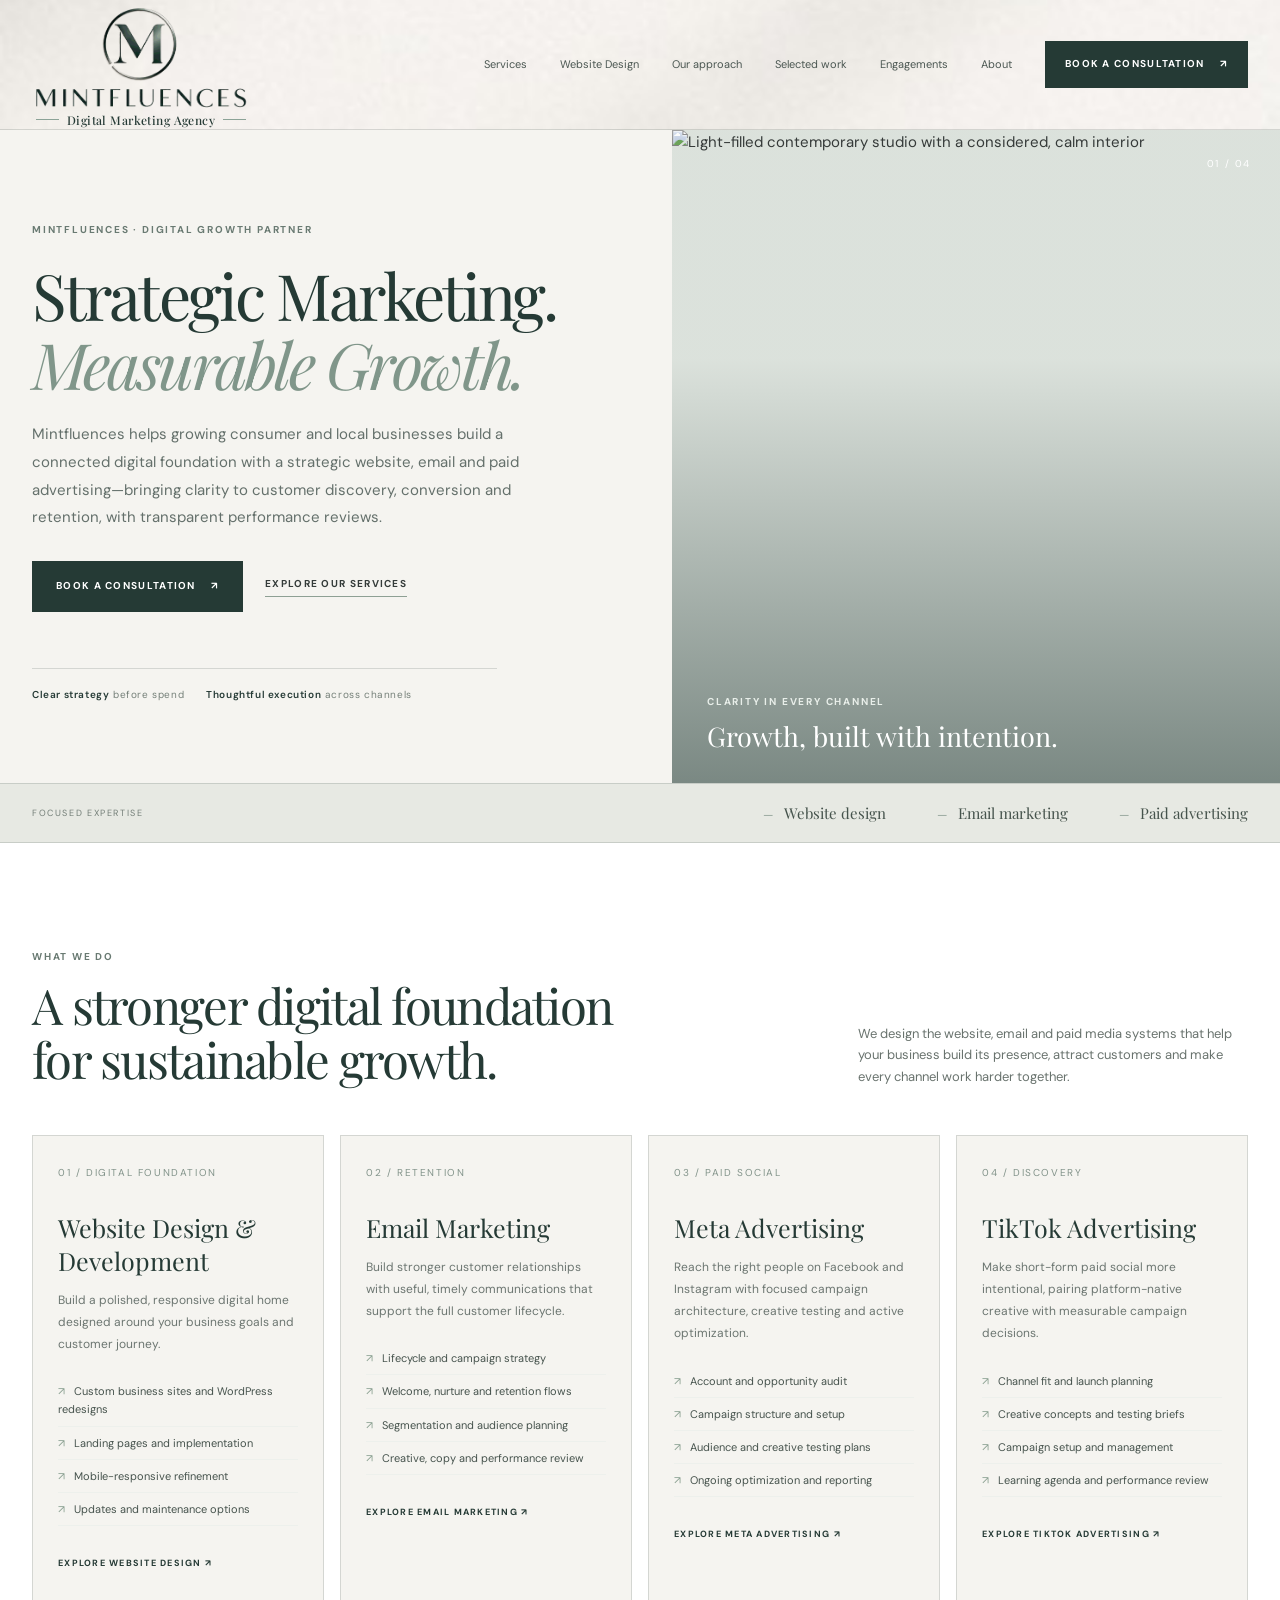
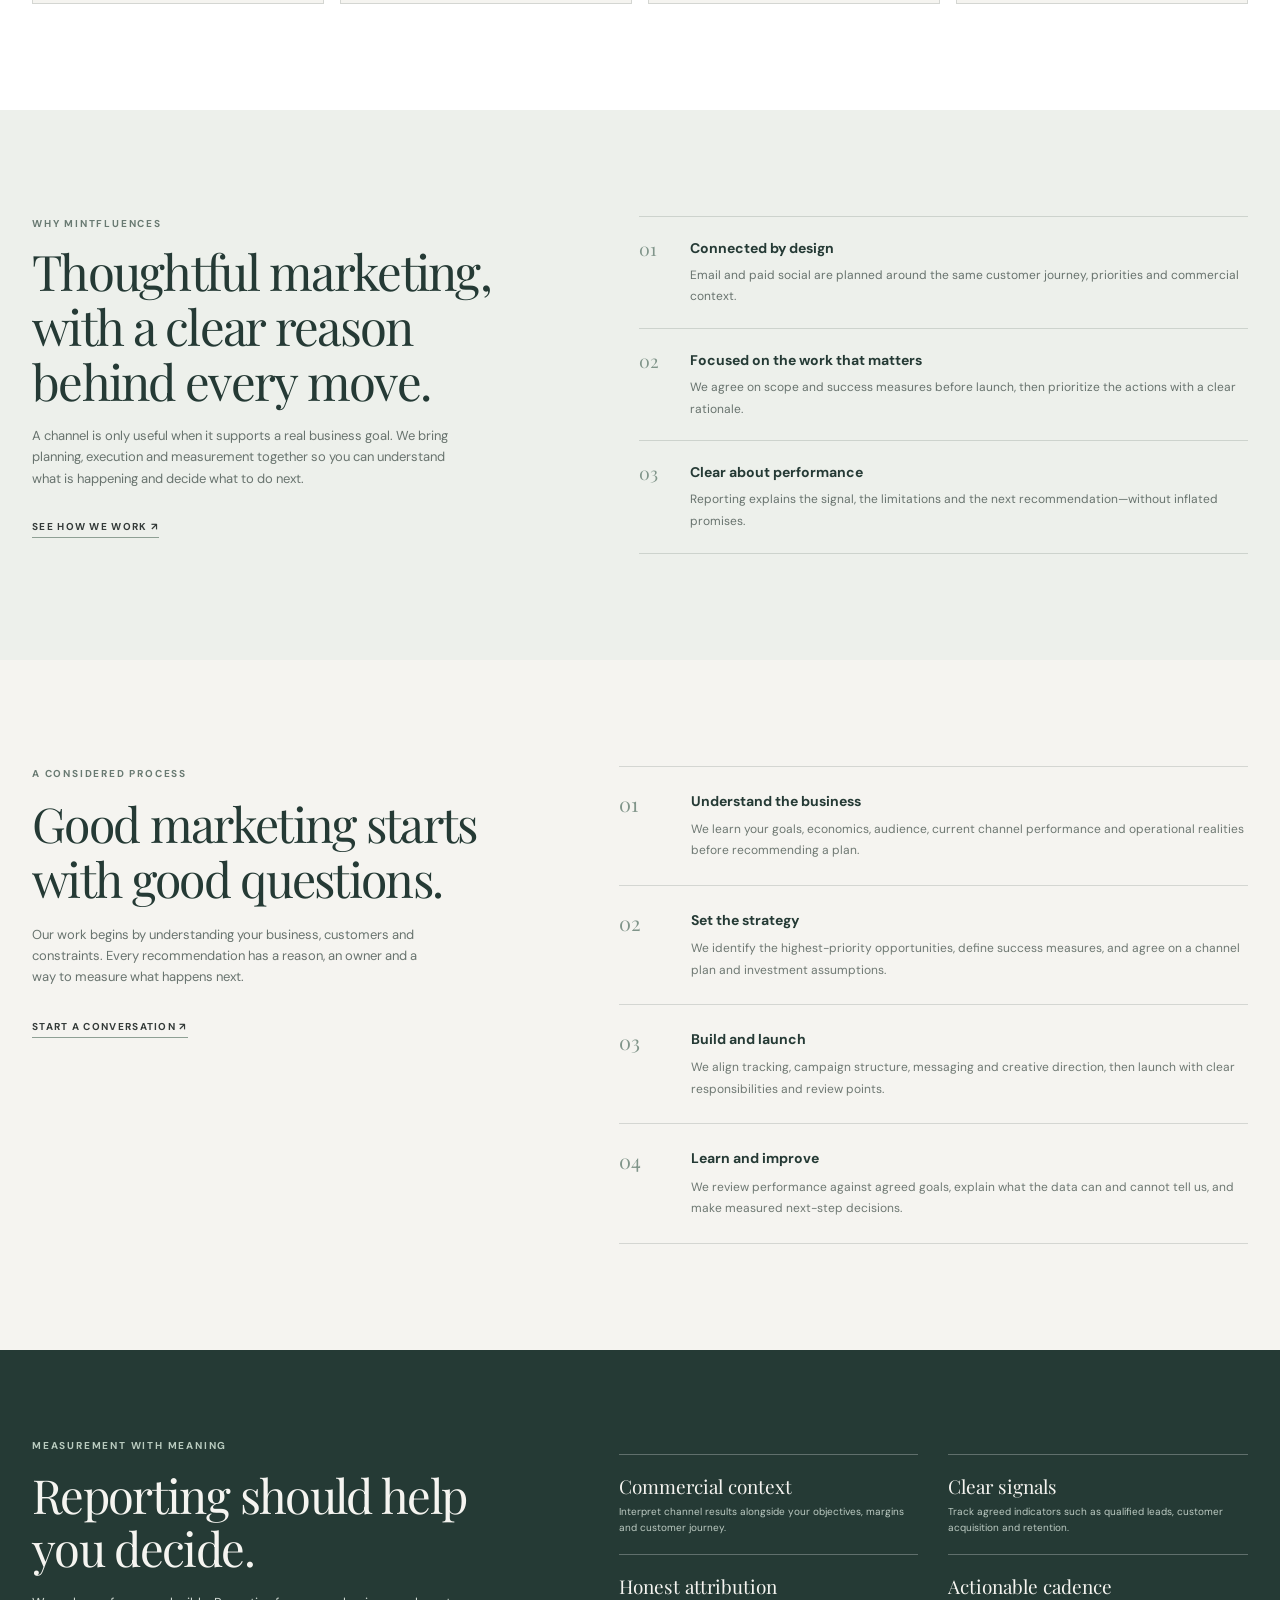
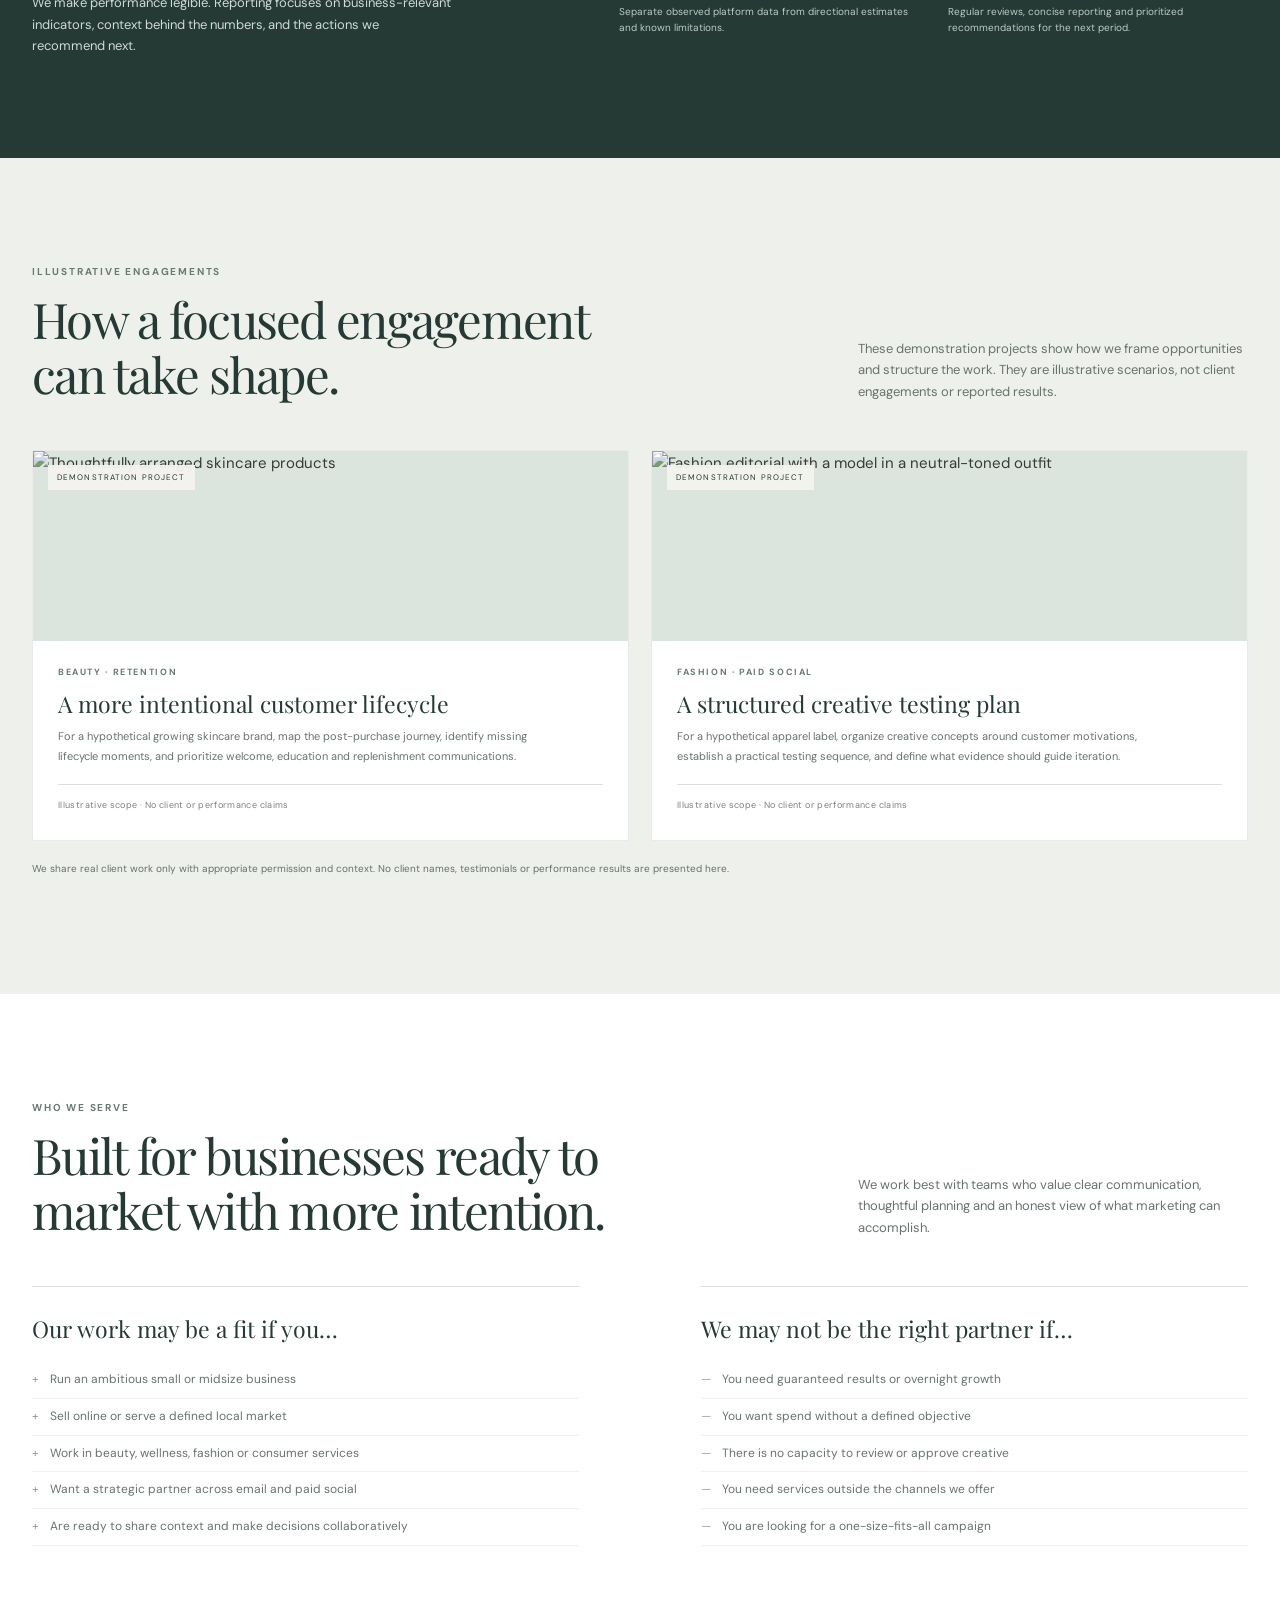
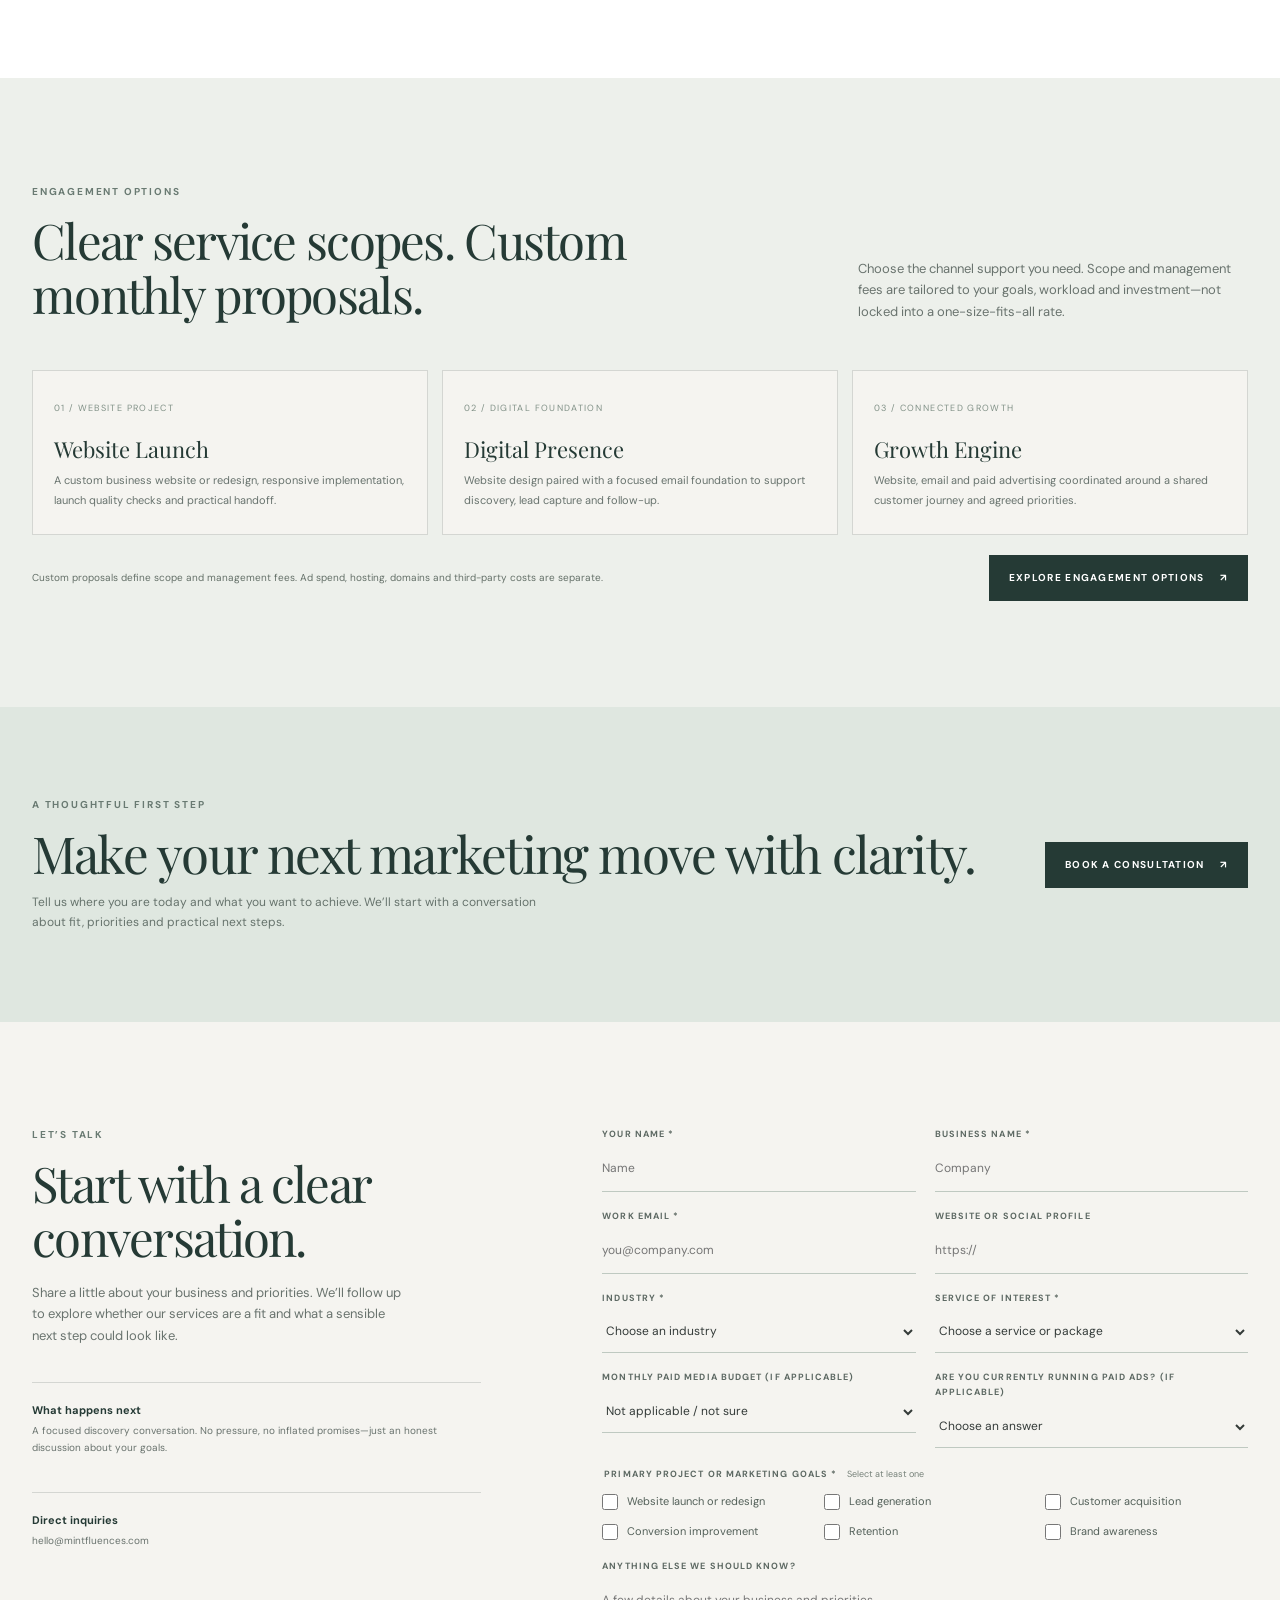
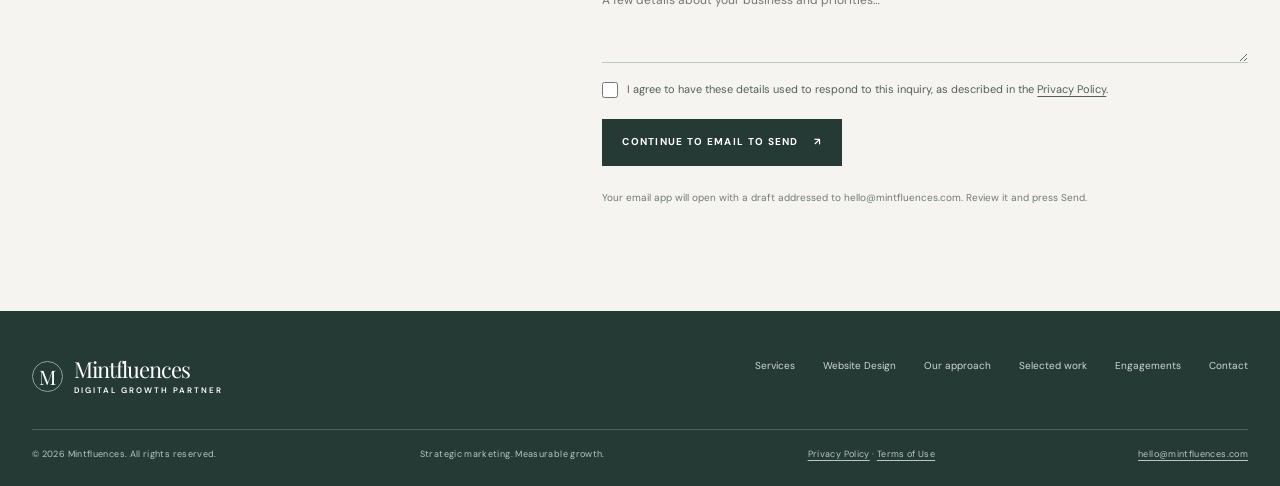
==== commit 9eee6f71: "Align website inquiry form checkboxes" ====
--- a/index.html
+++ b/index.html
@@ -19,13 +19,13 @@
   <style>
     :root{--forest:#253A35;--ivory:#F5F4F0;--logo-bg:#F3F1ED;--sage:#A8BDB0;--platinum:#D5D5D0;--white:#fff;--charcoal:#343B39;--muted:#68736e;--serif:'Playfair Display',Georgia,serif;--sans:'DM Sans',Arial,sans-serif;--line:rgba(37,58,53,.16);--max:1220px}
     *{box-sizing:border-box}html{scroll-behavior:smooth}body{margin:0;background:var(--ivory);color:var(--charcoal);font-family:var(--sans);font-size:15px;line-height:1.65;-webkit-font-smoothing:antialiased}a{color:inherit;text-decoration:none}button,input,textarea,select{font:inherit}button,a{-webkit-tap-highlight-color:transparent}.wrap{width:min(calc(100% - 64px),var(--max));margin:auto}.eyebrow{font-size:10px;letter-spacing:.18em;font-weight:700;text-transform:uppercase;color:#697a72}.serif{font-family:var(--serif);font-weight:400;letter-spacing:-.035em}.header{height:130px;display:flex;align-items:center;border-bottom:1px solid var(--line);background-color:rgba(243,241,237,.96);background-image:url("/header-texture.jpg");background-size:cover;background-position:center;position:sticky;top:0;z-index:30}.nav{display:flex;align-items:center;justify-content:space-between}.brand{display:flex;align-items:center;gap:11px;color:var(--forest)}.header .brand{flex-direction:column;justify-content:center;gap:0;text-align:center;line-height:1}.header .brand-tagline{display:flex;align-items:center;justify-content:center;gap:8px;margin-top:2px;font:500 12px/1 var(--serif);letter-spacing:.035em;color:var(--forest);white-space:nowrap}.header .brand-tagline:before,.header .brand-tagline:after{content:"";display:block;width:23px;height:1px;background:#8ca397;flex:0 0 auto}.brand-mark{width:31px;height:31px;border:1px solid #8ca397;border-radius:50%;display:grid;place-items:center;font-family:var(--serif);font-size:20px;line-height:1}.brand-name{font-family:var(--serif);font-size:22px;line-height:1.05;letter-spacing:-.045em}.brand>img{display:block;width:218px;height:108px;object-fit:cover;object-position:center top;flex:0 0 auto}.brand-name span{display:block;font:600 8px var(--sans);letter-spacing:.25em;text-transform:uppercase;margin-top:4px}.nav-links{display:flex;align-items:center;gap:33px;font-size:11px;color:#4b5752}.nav-links a:not(.button):hover{color:#81988a}.button{display:inline-flex;align-items:center;justify-content:center;gap:15px;background:var(--forest);color:#fff;padding:14px 19px;border:1px solid var(--forest);font-size:10px;text-transform:uppercase;letter-spacing:.13em;font-weight:700;transition:.22s ease;cursor:pointer}.button:hover{background:#344d46;transform:translateY(-1px)}.button.secondary{background:transparent;color:var(--forest)}.button.secondary:hover{background:#e9ebe5}.button.light{background:var(--ivory);color:var(--forest);border-color:var(--ivory)}.menu{display:none;background:none;border:0;color:var(--forest);font-size:22px;padding:8px}.hero{min-height:635px;display:grid;grid-template-columns:1.05fr .95fr;align-items:stretch}.hero-copy{padding:92px 7% 80px max(32px,calc((100vw - var(--max))/2))}.hero-copy .eyebrow{margin-bottom:21px}.hero h1{font:400 clamp(46px,5vw,69px)/1.09 var(--serif);letter-spacing:-.045em;color:var(--forest);margin:0 0 22px;max-width:600px}.hero h1 em{font-weight:400;color:#80968a}.hero-lede{max-width:505px;color:#64706b;font-size:15px;line-height:1.85;margin:0 0 29px}.hero-actions{display:flex;align-items:center;gap:22px;flex-wrap:wrap}.text-link{font-size:10px;letter-spacing:.13em;text-transform:uppercase;font-weight:700;border-bottom:1px solid #8ea094;padding-bottom:4px}.hero-note{border-top:1px solid var(--line);padding-top:18px;margin-top:56px;max-width:465px;display:flex;gap:22px;color:#758079;font-size:10px;letter-spacing:.06em}.hero-note strong{color:var(--forest);font-weight:600}.hero-visual{min-height:635px;position:relative;overflow:hidden;background:#dfe5df}.hero-visual img{width:100%;height:100%;object-fit:cover;position:absolute;inset:0;filter:saturate(.65)}.visual-overlay{position:absolute;inset:0;background:linear-gradient(180deg,rgba(37,58,53,.02) 35%,rgba(37,58,53,.54) 100%)}.visual-label{position:absolute;left:35px;bottom:31px;color:white}.visual-label .eyebrow{color:#e8eee9}.visual-label p{font:400 27px/1.2 var(--serif);margin:9px 0 0}.hero-index{position:absolute;top:26px;right:29px;color:white;font-size:10px;letter-spacing:.16em}.strip{background:#e7e9e3;border-block:1px solid var(--line);padding:19px 0}.strip-inner{display:flex;justify-content:space-between;gap:24px;align-items:center}.strip-label{font-size:9px;letter-spacing:.18em;color:#737e77;text-transform:uppercase;white-space:nowrap}.strip-items{display:flex;gap:clamp(18px,4vw,58px);align-items:center;color:#45534c;font:400 15px var(--serif)}.strip-items span:before{content:'—';color:#90a197;margin-right:11px;font:400 12px var(--sans)}section{scroll-margin-top:94px}.section{padding:106px 0}.section-heading{display:flex;justify-content:space-between;gap:50px;align-items:end;margin-bottom:48px}.section-heading h2{font:400 clamp(35px,4vw,49px)/1.12 var(--serif);letter-spacing:-.035em;color:var(--forest);max-width:620px;margin:12px 0 0}.section-heading p{max-width:390px;color:#69736e;font-size:13px;margin:0}.services{background:var(--white)}.service-grid{display:grid;grid-template-columns:repeat(4,minmax(0,1fr));border-block:1px solid var(--line)}.service{padding:33px 30px 35px 0;border-right:1px solid var(--line);margin-right:30px;position:relative}.service:last-child{border:0;margin:0;padding-right:0}.service-num{font-size:10px;letter-spacing:.16em;color:#82938a}.service h3{font:400 25px var(--serif);color:var(--forest);margin:29px 0 12px}.service p{font-size:12px;line-height:1.85;color:#6c7671;min-height:66px;margin:0 0 20px}.service ul{list-style:none;padding:0;margin:0 0 23px}.service li{font-size:11px;padding:7px 0;border-bottom:1px solid #edf0ec;color:#46534d}.service li:before{content:'↗';color:#8aa091;margin-right:9px}.small-link{font-size:9px;text-transform:uppercase;letter-spacing:.14em;font-weight:700;color:var(--forest)}.approach{display:grid;grid-template-columns:.85fr 1.15fr;gap:10%;align-items:start}.approach-intro{position:sticky;top:125px}.approach-intro h2{font:400 clamp(35px,4vw,48px)/1.14 var(--serif);color:var(--forest);margin:14px 0 18px;letter-spacing:-.035em}.approach-intro p{font-size:13px;color:#68736e;max-width:400px;margin:0 0 25px}.steps{border-top:1px solid var(--line)}.step{display:grid;grid-template-columns:52px 1fr;gap:20px;border-bottom:1px solid var(--line);padding:23px 0}.step-num{font:400 20px var(--serif);color:#80958a}.step h3{font-size:14px;color:var(--forest);margin:0 0 6px}.step p{font-size:12px;line-height:1.8;color:#6e7872;margin:0;max-width:560px}.measure{background:var(--forest);color:var(--ivory);padding:88px 0}.measure .eyebrow{color:#b9cbbf}.measure-grid{display:grid;grid-template-columns:.85fr 1.15fr;gap:10%;align-items:center}.measure h2{font:400 clamp(34px,4vw,47px)/1.12 var(--serif);letter-spacing:-.035em;margin:15px 0 18px}.measure p{color:#d0d9d3;font-size:13px;max-width:420px}.measure-list{display:grid;grid-template-columns:1fr 1fr;gap:0 30px}.metric{border-top:1px solid rgba(255,255,255,.27);padding:18px 0}.metric strong{display:block;font:400 19px var(--serif);margin-bottom:5px}.metric span{font-size:10px;color:#bdcbc3;line-height:1.6;display:block}.work{background:#edf0eb}.case-grid{display:grid;grid-template-columns:1fr 1fr;gap:22px}.case{background:var(--white);border:1px solid rgba(37,58,53,.1)}.case-visual{height:190px;position:relative;overflow:hidden;background:#dce5dd}.case-visual img{width:100%;height:100%;object-fit:cover;filter:saturate(.55)}.case-tag{position:absolute;top:14px;left:15px;background:rgba(245,244,240,.94);padding:6px 9px;text-transform:uppercase;font-size:8px;letter-spacing:.14em;color:var(--forest)}.case-content{padding:24px 25px 27px}.case-content .eyebrow{font-size:9px}.case h3{font:400 23px var(--serif);color:var(--forest);margin:8px 0}.case p{font-size:11px;color:#68736e;line-height:1.8;margin:0;max-width:500px}.case-foot{margin-top:18px;padding-top:13px;border-top:1px solid var(--line);font-size:9px;color:#7a827d;letter-spacing:.04em}.case-note{margin-top:20px;color:#66716b;font-size:10px;max-width:780px}.fit{background:var(--white)}.fit-grid{display:grid;grid-template-columns:1fr 1fr;gap:10%;}.fit-box{padding:26px 0;border-top:1px solid var(--line)}.fit-box h3{font:400 23px var(--serif);color:var(--forest);margin:0 0 18px}.fit-box ul{padding:0;margin:0;list-style:none}.fit-box li{font-size:12px;color:#68736e;padding:8px 0;border-bottom:1px solid #eef0ed}.fit-box li:before{content:'+';color:#8ba092;margin-right:11px}.fit-box.not li:before{content:'—';color:#a0a6a1}.cta{padding:90px 0;background:#dfe7e0}.cta-inner{display:grid;grid-template-columns:1fr auto;gap:30px;align-items:center}.cta h2{font:400 clamp(36px,4vw,51px)/1.12 var(--serif);color:var(--forest);letter-spacing:-.035em;margin:11px 0}.cta p{font-size:12px;color:#66736c;max-width:540px;margin:0}.contact{padding:105px 0;background:var(--ivory)}.contact-grid{display:grid;grid-template-columns:.82fr 1.18fr;gap:10%}.contact-copy h2{font:400 clamp(37px,4vw,49px)/1.1 var(--serif);color:var(--forest);letter-spacing:-.035em;margin:12px 0 18px}.contact-copy p{font-size:13px;color:#69736e;max-width:380px}.contact-detail{margin-top:36px;border-top:1px solid var(--line);padding-top:18px;font-size:10px;color:#69736e}.contact-detail strong{display:block;color:var(--forest);font-size:11px;margin-bottom:4px}.form{display:grid;grid-template-columns:1fr 1fr;gap:17px 19px}.field{display:flex;flex-direction:column;gap:7px}.field.full{grid-column:1/-1}.field label{font-size:9px;letter-spacing:.12em;text-transform:uppercase;color:#5d6963;font-weight:700}.field input,.field select,.field textarea{width:100%;background:transparent;border:0;border-bottom:1px solid #bfc9c1;padding:10px 0 12px;color:var(--charcoal);outline:none;font-size:12px}.field input:focus,.field select:focus,.field textarea:focus{border-color:var(--forest)}.field textarea{resize:vertical;min-height:82px}.form .button{justify-self:start;margin-top:4px}.form-status{grid-column:1/-1;font-size:11px;color:var(--forest);margin:0;min-height:20px}.footer{background:var(--forest);color:#e5eae6;padding:47px 0 24px}.footer-top{display:flex;justify-content:space-between;align-items:start;gap:30px;padding-bottom:34px;border-bottom:1px solid rgba(255,255,255,.2)}.footer .brand{color:#fff}.footer .brand-mark{border-color:#8ca397}.footer-nav{display:flex;gap:28px;font-size:10px;color:#d0d8d2}.footer-bottom{display:flex;justify-content:space-between;gap:20px;padding-top:17px;color:#bac7bf;font-size:9px;letter-spacing:.04em}.footer-bottom a{text-decoration:underline;text-underline-offset:3px}.fade{opacity:0;transform:translateY(12px);transition:opacity .7s ease,transform .7s ease}.fade.in{opacity:1;transform:none}
-    @media(max-width:900px){.service-grid{grid-template-columns:repeat(2,minmax(0,1fr))}.header{height:114px}.brand>img{width:190px;height:94px}.wrap{width:min(calc(100% - 42px),var(--max))}.nav-links{gap:18px}.hero{min-height:560px}.hero-copy{padding:75px 25px 55px 32px}.hero-visual{min-height:560px}.strip-inner{align-items:flex-start;flex-direction:column}.section{padding:82px 0}.approach,.measure-grid{gap:7%}.service{padding-right:20px;margin-right:20px}.contact-grid{gap:6%}}
-    @media(max-width:680px){.wrap{width:calc(100% - 38px)}.topline{font-size:8px}.header{height:108px}.brand>img{width:174px;height:86px}.header .brand-tagline{font-size:10px;letter-spacing:.025em;gap:6px}.header .brand-tagline:before,.header .brand-tagline:after{width:15px}section{scroll-margin-top:108px}.menu{display:block}.nav-links{display:none;position:absolute;top:107px;left:0;right:0;background-color:rgba(243,241,237,.94);background-image:url("/header-texture.jpg");background-size:cover;background-position:center;border-bottom:1px solid var(--line);padding:21px 22px 25px;flex-direction:column;align-items:stretch;gap:17px}.nav-links.open{display:flex}.nav-links .button{align-self:flex-start}.hero{display:flex;flex-direction:column}.hero-copy{padding:65px 22px 42px}.hero h1{font-size:48px}.hero-note{margin-top:37px}.hero-visual{min-height:380px}.strip-items{flex-wrap:wrap;row-gap:10px}.section-heading{display:block}.section-heading p{margin-top:17px}.service-grid{grid-template-columns:1fr}.service,.service:last-child{padding:24px 0;border:0;border-bottom:1px solid var(--line);margin:0}.service h3{margin-top:17px}.service p{min-height:0}.approach,.measure-grid,.contact-grid{grid-template-columns:1fr;gap:38px}.approach-intro{position:static}.measure-list{gap:0 18px}.case-grid,.fit-grid{grid-template-columns:1fr}.case-visual{height:180px}.cta-inner{grid-template-columns:1fr}.cta-inner .button{justify-self:start}.contact{padding:78px 0}.form{grid-template-columns:1fr}.field.full{grid-column:auto}.form-status{grid-column:auto}.footer-top,.footer-bottom{flex-direction:column}.footer-nav{flex-wrap:wrap;gap:15px 22px}.footer-bottom{gap:7px}}
+    @media(max-width:900px){.goal-options{grid-template-columns:repeat(2,minmax(0,1fr))}.service-grid{grid-template-columns:repeat(2,minmax(0,1fr))}.header{height:114px}.brand>img{width:190px;height:94px}.wrap{width:min(calc(100% - 42px),var(--max))}.nav-links{gap:18px}.hero{min-height:560px}.hero-copy{padding:75px 25px 55px 32px}.hero-visual{min-height:560px}.strip-inner{align-items:flex-start;flex-direction:column}.section{padding:82px 0}.approach,.measure-grid{gap:7%}.service{padding-right:20px;margin-right:20px}.contact-grid{gap:6%}}
+    @media(max-width:680px){.wrap{width:calc(100% - 38px)}.topline{font-size:8px}.header{height:108px}.brand>img{width:174px;height:86px}.header .brand-tagline{font-size:10px;letter-spacing:.025em;gap:6px}.header .brand-tagline:before,.header .brand-tagline:after{width:15px}section{scroll-margin-top:108px}.menu{display:block}.nav-links{display:none;position:absolute;top:107px;left:0;right:0;background-color:rgba(243,241,237,.94);background-image:url("/header-texture.jpg");background-size:cover;background-position:center;border-bottom:1px solid var(--line);padding:21px 22px 25px;flex-direction:column;align-items:stretch;gap:17px}.nav-links.open{display:flex}.nav-links .button{align-self:flex-start}.hero{display:flex;flex-direction:column}.hero-copy{padding:65px 22px 42px}.hero h1{font-size:48px}.hero-note{margin-top:37px}.hero-visual{min-height:380px}.strip-items{flex-wrap:wrap;row-gap:10px}.section-heading{display:block}.section-heading p{margin-top:17px}.service-grid{grid-template-columns:1fr}.service,.service:last-child{padding:24px 0;border:0;border-bottom:1px solid var(--line);margin:0}.service h3{margin-top:17px}.service p{min-height:0}.approach,.measure-grid,.contact-grid{grid-template-columns:1fr;gap:38px}.approach-intro{position:static}.measure-list{gap:0 18px}.case-grid,.fit-grid{grid-template-columns:1fr}.case-visual{height:180px}.cta-inner{grid-template-columns:1fr}.cta-inner .button{justify-self:start}.contact{padding:78px 0}.form{grid-template-columns:1fr}.goal-options{grid-template-columns:1fr;gap:10px}.field.full{grid-column:auto}.form-status{grid-column:auto}.footer-top,.footer-bottom{flex-direction:column}.footer-nav{flex-wrap:wrap;gap:15px 22px}.footer-bottom{gap:7px}}
     @media(prefers-reduced-motion:reduce){html{scroll-behavior:auto}*,*:before,*:after{transition:none!important;animation:none!important}.fade{opacity:1;transform:none}}
 
     .skip-link{position:absolute;left:12px;top:-60px;background:var(--forest);color:#fff;padding:10px 14px;z-index:100}.skip-link:focus{top:12px}a:focus-visible,button:focus-visible,input:focus-visible,select:focus-visible,textarea:focus-visible{outline:3px solid #657f71;outline-offset:3px}.service-grid{gap:16px;border:0}.service,.service:last-child{background:#F5F4F0;border:1px solid var(--line);margin:0;padding:29px 25px}.service h3 a{color:inherit}.service:hover{border-color:#91a89a}.why{background:#edf0eb}.why-grid{display:grid;grid-template-columns:.9fr 1.1fr;gap:9%;align-items:start}.why-title{font:400 clamp(35px,4vw,49px)/1.12 var(--serif);letter-spacing:-.035em;color:var(--forest);margin:12px 0 16px}.why-lede{font-size:13px;color:#68736e;max-width:440px;margin:0 0 24px}.why-points{border-top:1px solid var(--line)}.why-points article{display:grid;grid-template-columns:36px 1fr;gap:15px;border-bottom:1px solid var(--line);padding:20px 0}.why-points article>span{font:400 18px var(--serif);color:#80958a}.why-points h3{font-size:14px;color:var(--forest);margin:0 0 5px}.why-points p{font-size:12px;color:#68736e;margin:0;line-height:1.8}.hero-actions .button{padding:16px 23px}.services .service{transition:border-color .2s,transform .2s}.services .service:hover{transform:translateY(-3px)}@media(max-width:680px){.service-grid{gap:10px}.service,.service:last-child{padding:24px 20px}.why-grid{grid-template-columns:1fr;gap:34px}}
 
-    .goal-field{border:0;padding:0;margin:2px 0}.goal-field legend{font-size:9px;letter-spacing:.12em;text-transform:uppercase;color:#5d6963;font-weight:700;margin-bottom:10px}.goal-field legend span{font-weight:400;letter-spacing:0;text-transform:none;margin-left:7px;color:#768179}.goal-options{display:flex;flex-wrap:wrap;gap:9px 17px}.goal-options label,.consent label{display:flex;align-items:center;gap:8px;font-size:11px;color:#536059;letter-spacing:0;text-transform:none;font-weight:400}.goal-options input,.consent input{accent-color:var(--forest)}.consent a{text-decoration:underline;text-underline-offset:3px}.form-trap{position:absolute!important;left:-10000px!important;width:1px;height:1px;overflow:hidden}.form-note{grid-column:1/-1;font-size:10px!important;color:#707b74!important;margin:-10px 0 0}.form .field input:focus-visible,.form .field select:focus-visible,.form .field textarea:focus-visible{outline:2px solid #657f71;outline-offset:2px}.form-status:empty{min-height:0}
+    .goal-field{border:0;padding:0;margin:2px 0}.goal-field legend{font-size:9px;letter-spacing:.12em;text-transform:uppercase;color:#5d6963;font-weight:700;margin-bottom:10px}.goal-field legend span{font-weight:400;letter-spacing:0;text-transform:none;margin-left:7px;color:#768179}.goal-options{display:grid;grid-template-columns:repeat(3,minmax(0,1fr));align-items:start;gap:12px 18px}.goal-options label,.consent label{display:grid;grid-template-columns:16px minmax(0,1fr);align-items:start;gap:9px;font-size:11px;line-height:1.65;color:#536059;letter-spacing:0;text-transform:none;font-weight:400}.goal-options input,.consent input{display:block;width:16px;height:16px;min-width:16px;margin:2px 0 0;padding:0;border:0;accent-color:var(--forest)}.consent a{text-decoration:underline;text-underline-offset:3px}.form-trap{position:absolute!important;left:-10000px!important;width:1px;height:1px;overflow:hidden}.form-note{grid-column:1/-1;font-size:10px!important;color:#707b74!important;margin:-10px 0 0}.form .field input:focus-visible,.form .field select:focus-visible,.form .field textarea:focus-visible{outline:2px solid #657f71;outline-offset:2px}.form-status:empty{min-height:0}
 .engagement-preview{background:#edf0eb}.package-preview-grid{display:grid;grid-template-columns:repeat(3,1fr);gap:14px}.package-preview-grid article{background:#F5F4F0;padding:23px 21px;border:1px solid var(--line)}.package-preview-grid article>span{font-size:9px;letter-spacing:.15em;color:#819187}.package-preview-grid h3{font:400 22px var(--serif);color:var(--forest);margin:15px 0 7px}.package-preview-grid p{font-size:11px;line-height:1.8;color:#68736e;margin:0}.package-preview-foot{display:flex;justify-content:space-between;align-items:center;gap:20px;margin-top:20px}.package-preview-foot>span{font-size:10px;color:#647068}@media(max-width:680px){.package-preview-grid{grid-template-columns:1fr}.package-preview-foot{align-items:flex-start;flex-direction:column}}  </style>
 </head>
 <body>
